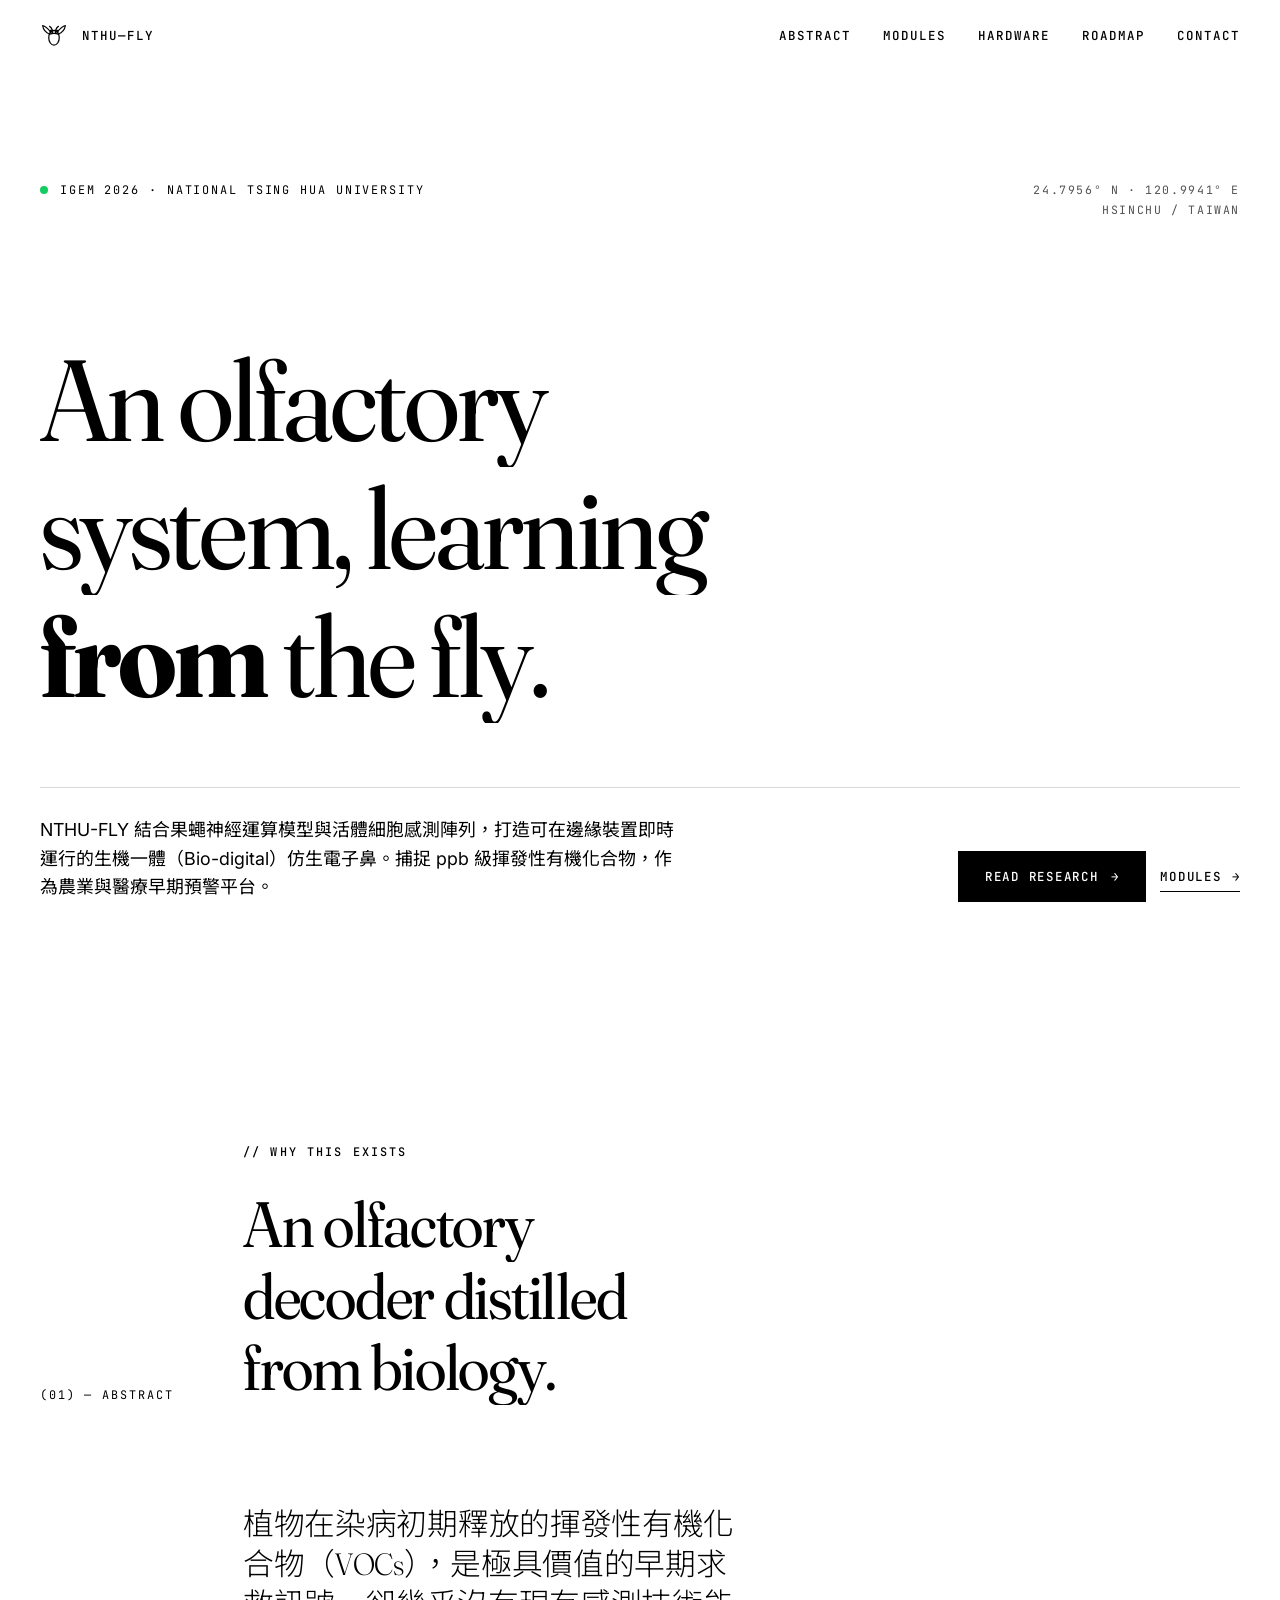
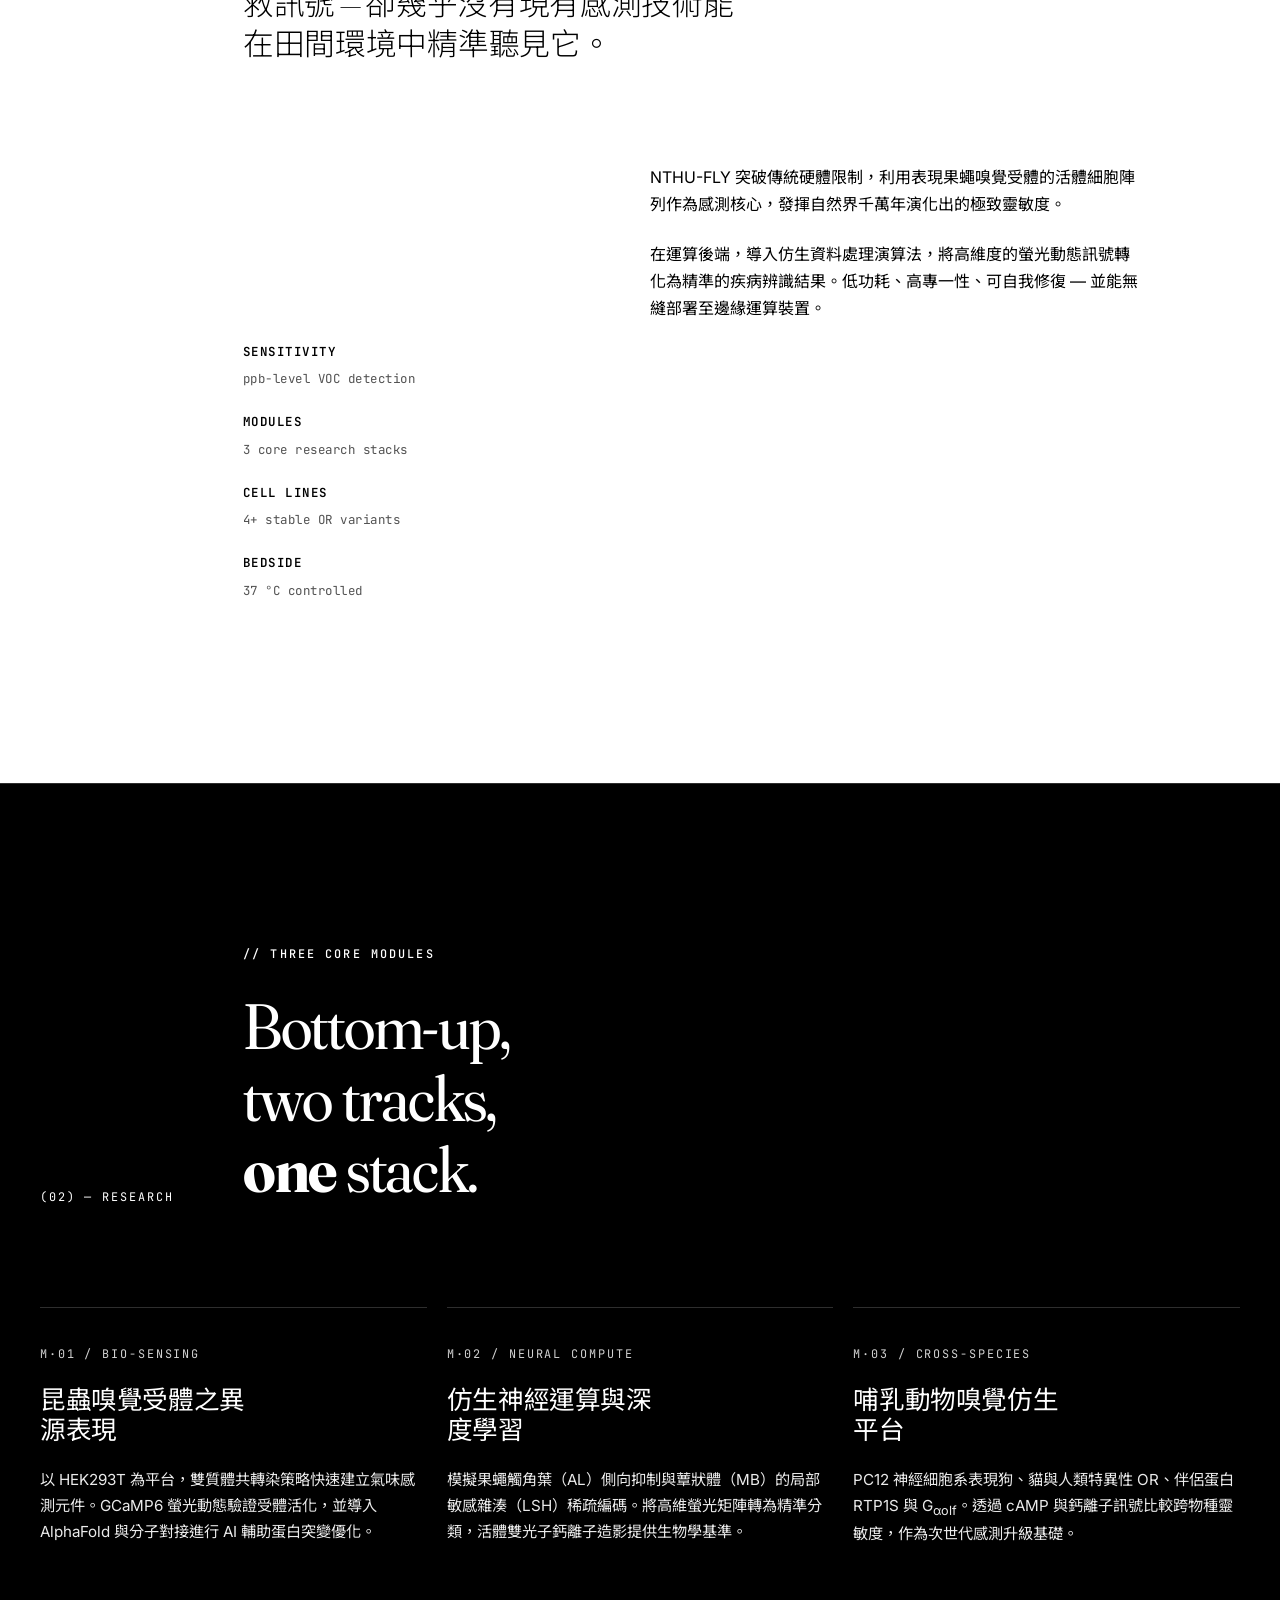
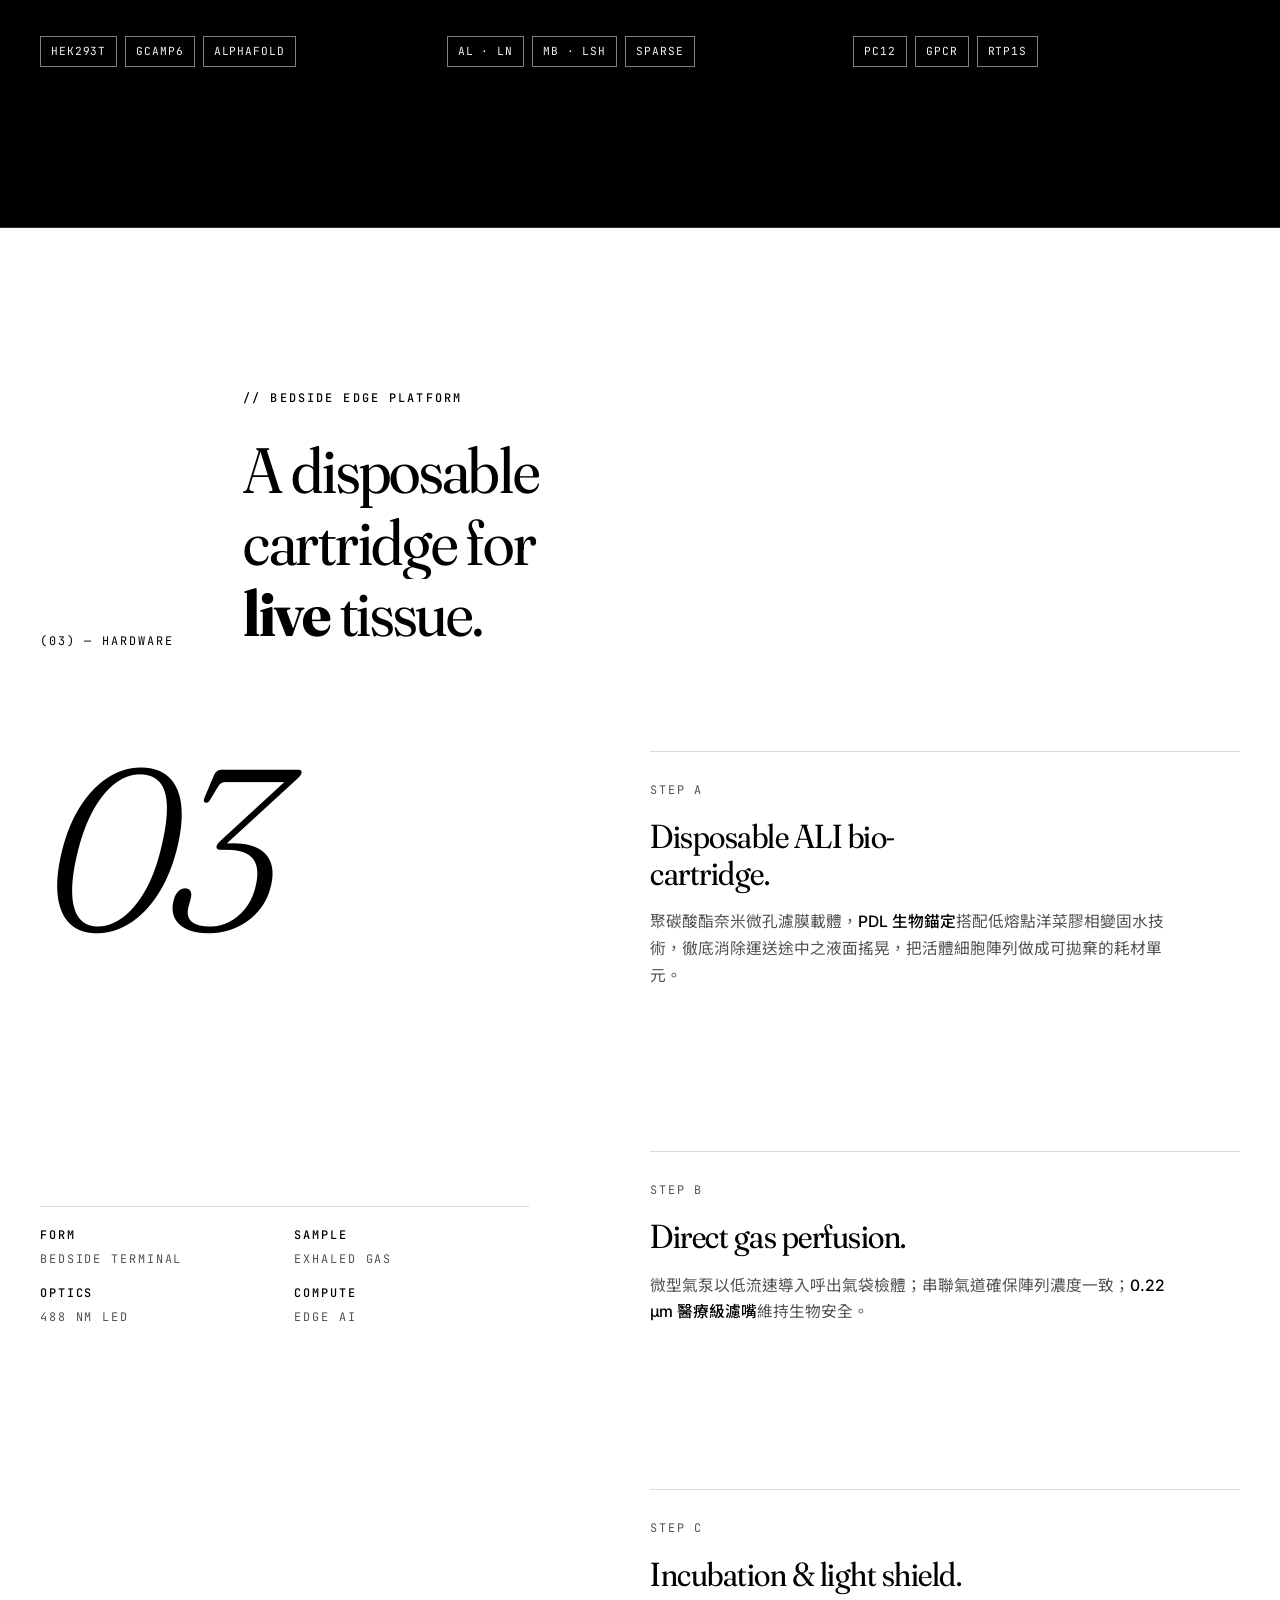
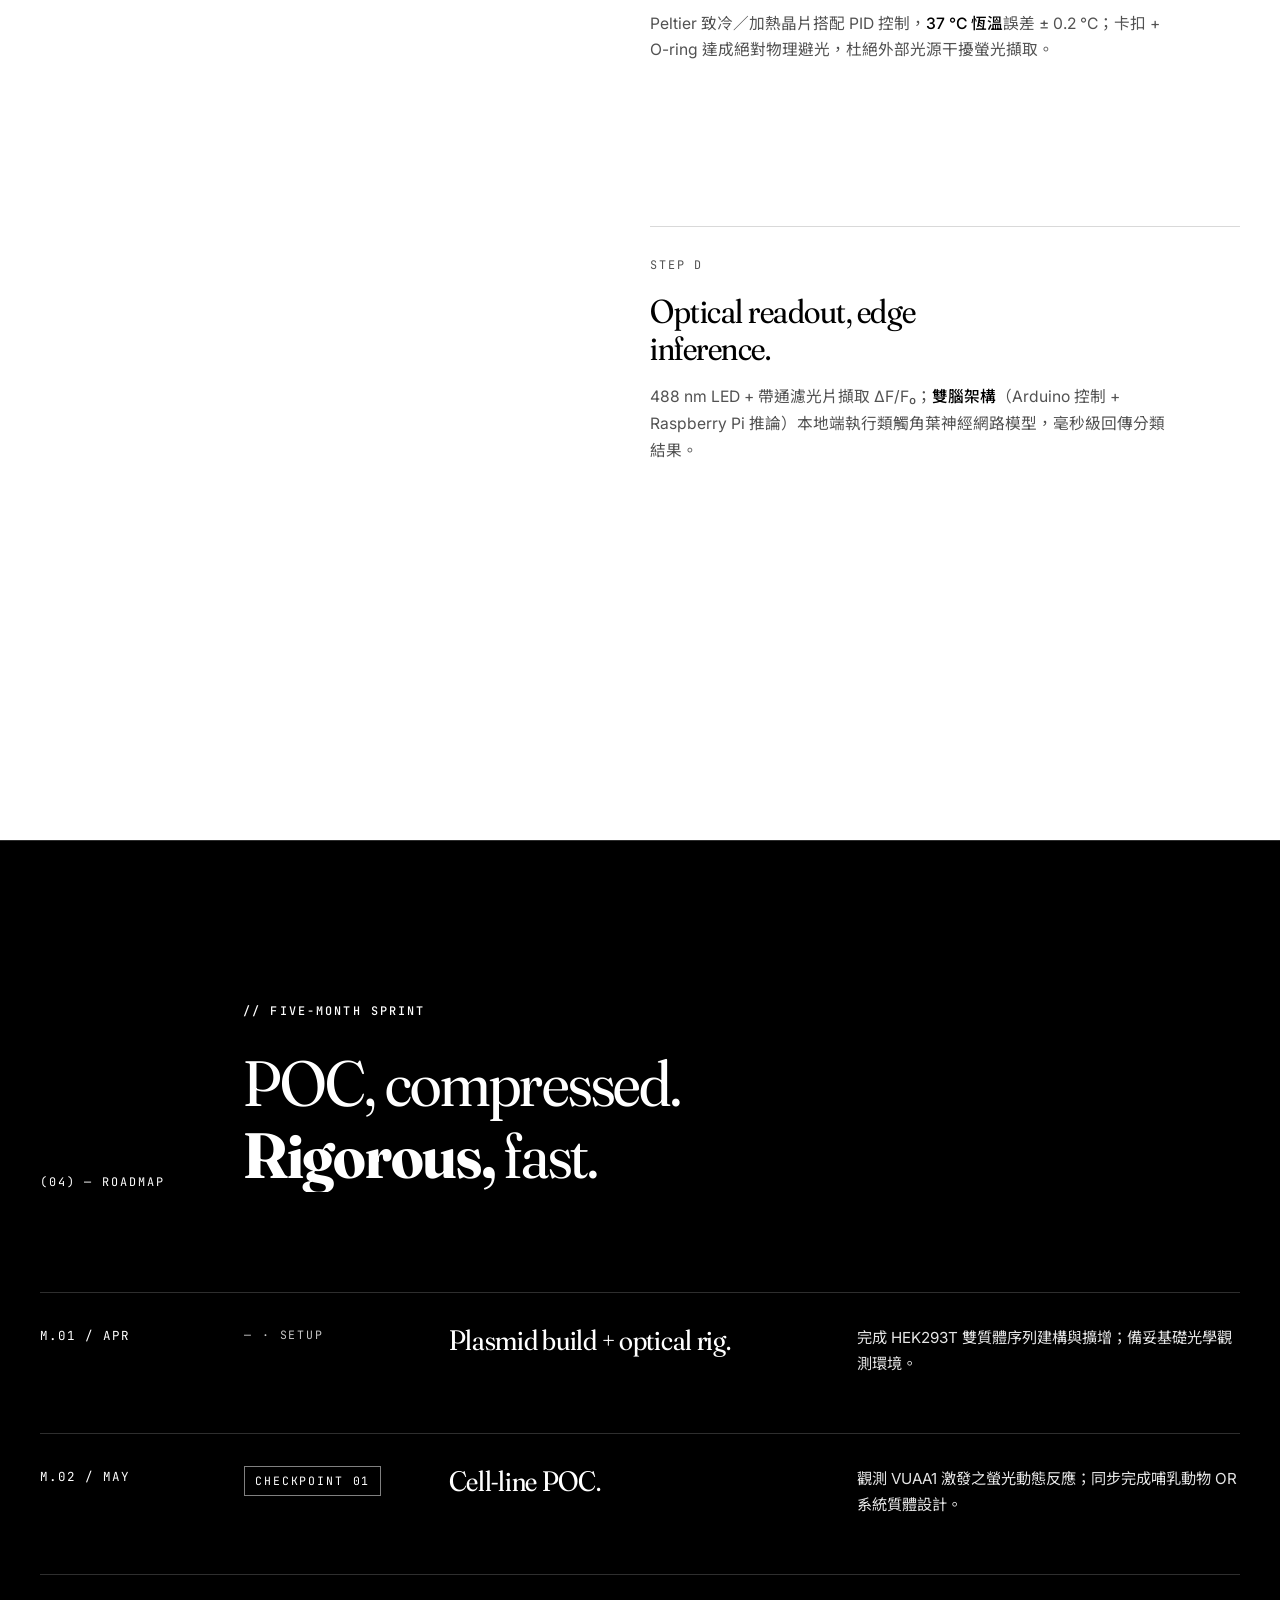
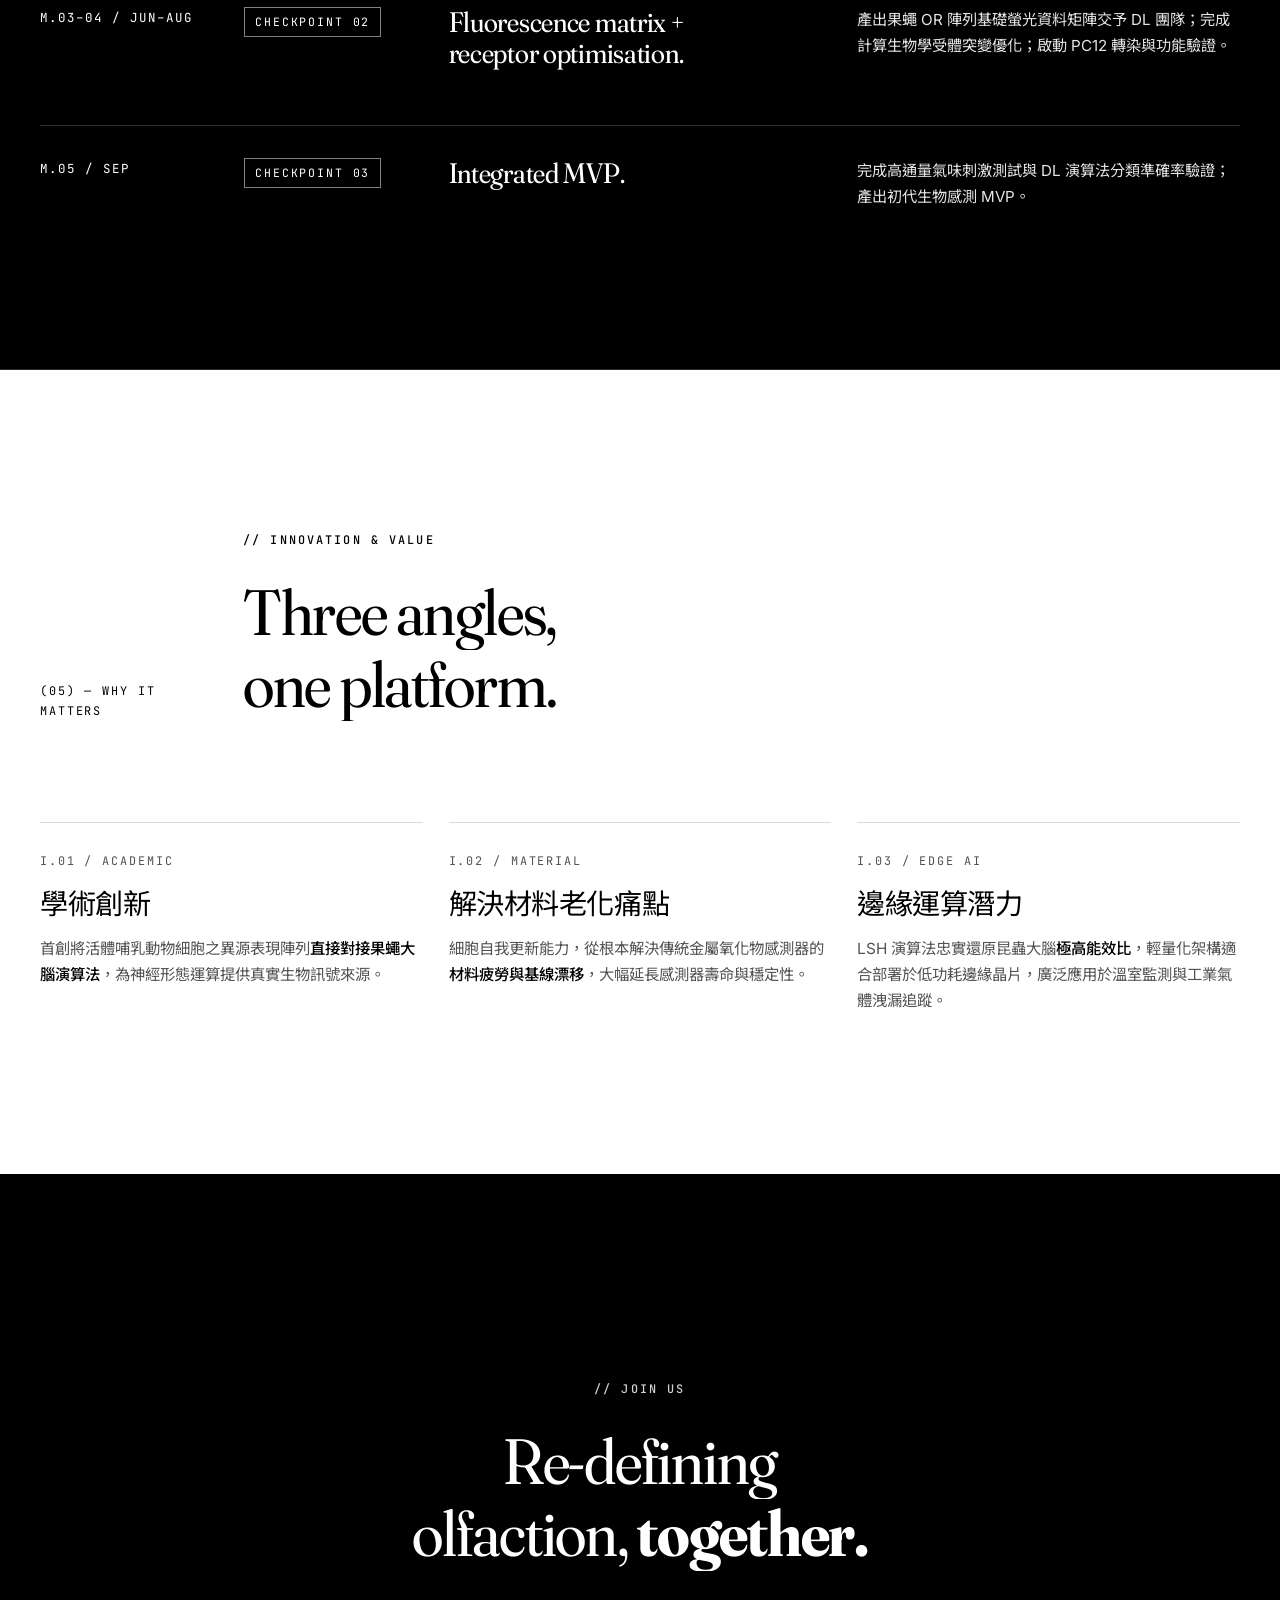
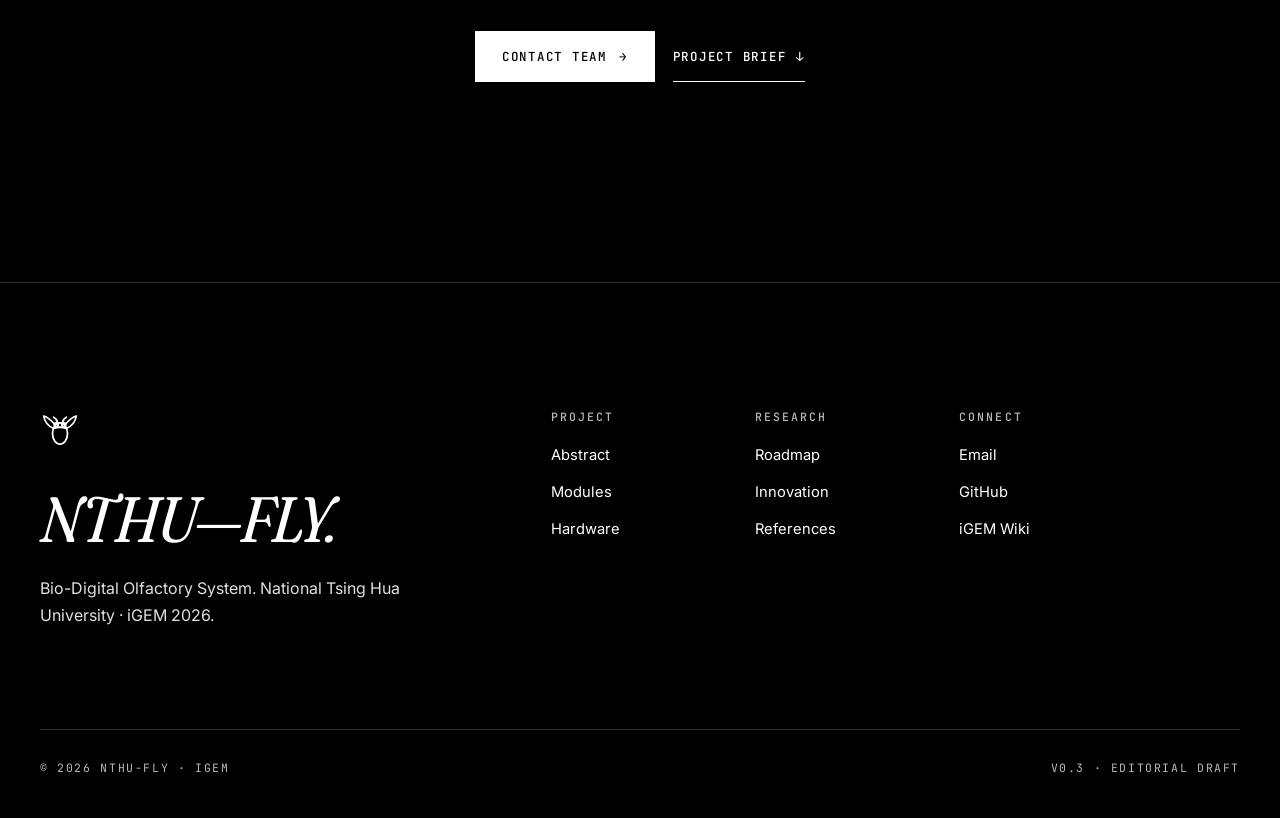
==== index.html @ ea792435 "1st commit: NTHU-FLY site" ====
<!DOCTYPE html>
<html lang="zh-Hant">
<head>
<!-- ================================================================
     NTHU-FLY · iGEM 2026 · Bio-Digital Olfactory System
     ================================================================
     檔案說明 / File overview
     ----------------------------------------------------------------
     本檔案：純 HTML 結構，不含樣式與行為邏輯。
     This file: pure HTML structure. No CSS, no JS inline.

     • 樣式設定請見：assets/styles.css
     • 互動行為請見：assets/script.js
     • 設計規範請見：WEBSITE_GUIDELINES.md（v0.3 編輯方向）
     • 舊版（暖色生技風）已封存於：archive/v1-warm.html

     維護原則：
     1. 修改文字內容直接在這裡改，不要動到 assets/ 內檔案
     2. 修改顏色、字級、間距 → 改 assets/styles.css 開頭的 :root tokens
     3. 修改捲動行為、滑鼠軌跡、揭露動畫 → 改 assets/script.js
     4. 新增區塊請複製現有 <section> 並沿用既定 class 命名
================================================================ -->
<meta charset="UTF-8" />
<meta name="viewport" content="width=device-width, initial-scale=1.0" />
<title>NTHU-FLY · Bio-Digital Olfactory System / iGEM 2026</title>
<meta name="description" content="NTHU-FLY · 結合果蠅神經運算模型與活體細胞感測陣列之仿生嗅覺邊緣運算系統。" />

<!-- 字型載入 / Fonts (Google Fonts)
     Fraunces：H1 與大型 H2 編輯級襯線（含 opsz/SOFT/WONK 變動軸）
     Inter：內文與 UI 主力
     Noto Sans TC：中文 fallback
     JetBrains Mono：技術標籤、編號、按鈕
-->
<link rel="preconnect" href="https://fonts.googleapis.com">
<link rel="preconnect" href="https://fonts.gstatic.com" crossorigin>
<link href="https://fonts.googleapis.com/css2?family=Fraunces:opsz,wght,SOFT@9..144,300..600,0..100&family=Inter:wght@300;400;500;600;700;800;900&family=JetBrains+Mono:wght@400;500;600&family=Noto+Sans+TC:wght@300;400;500;600;700&display=swap" rel="stylesheet">

<!-- 樣式表 / Stylesheet -->
<link rel="stylesheet" href="assets/styles.css">
</head>

<body>

<!-- ================================================================
     SCROLL PROGRESS / 捲動進度條
     畫面最頂部的 1px 進度線，捲動時由左往右填滿。
     在淺色區段為黑色，進入深色區段自動轉白（由 script.js 控制）
================================================================ -->
<div class="progress" id="progress" aria-hidden="true"></div>

<!-- ================================================================
     MOUSE CURSOR / 滑鼠跟隨點
     單一黑點，使用 mix-blend-mode: difference 自動反相
     觸控裝置與 prefers-reduced-motion 自動隱藏
================================================================ -->
<div class="cursor" id="cursor" aria-hidden="true"></div>

<!-- ================================================================
     NAV / 頂部導覽列
     固定於頂部，使用 mix-blend-mode: difference 讓文字在黑白區段都可讀
     左側：品牌標誌（小型線稿果蠅 SVG + NTHU—FLY 字樣）
     右側：章節錨點 + 行動裝置選單按鈕
================================================================ -->
<nav class="nav" id="nav">
  <div class="nav-inner">
    <a href="#" class="brand">
      <span class="brand-mark" aria-hidden="true">
        <!-- 線稿果蠅標誌（暫用版本，正式 logo 完成後直接替換此 svg）-->
        <svg viewBox="0 0 32 32" xmlns="http://www.w3.org/2000/svg">
          <ellipse cx="16" cy="18" rx="6" ry="8.5"/>
          <path d="M11 14 q5 -2 10 0"/>
          <path d="M11 14 q-7 -3 -8 -10 q4 1 9 7"/>
          <path d="M21 14 q7 -3 8 -10 q-4 1 -9 7"/>
          <circle cx="13" cy="11" r="1.6"/>
          <circle cx="19" cy="11" r="1.6"/>
          <path d="M14 9 q-1 -3 -3 -4"/>
          <path d="M18 9 q1 -3 3 -4"/>
        </svg>
      </span>
      NTHU—FLY
    </a>
    <ul class="nav-links" id="nav-links">
      <li><a href="#abstract">Abstract</a></li>
      <li><a href="#modules">Modules</a></li>
      <li><a href="#hardware">Hardware</a></li>
      <li><a href="#roadmap">Roadmap</a></li>
      <li><a href="#contact">Contact</a></li>
    </ul>
    <button class="menu-toggle" id="menu-toggle" aria-label="Open menu">[ menu ]</button>
  </div>
</nav>

<!-- ================================================================
     HERO / 首屏
     ----------------------------------------------------------------
     最重要的 5 秒第一印象。包含三個區塊：
       1. hero-meta：右上的座標 + 左上的綠色脈衝狀態指示
       2. h1.reveal-lines：使用「整行裁切上推」動畫的編輯級標題
                          每一行包在 .line（overflow:hidden）內
                          子層 span 從 translateY(102%) → 0
       3. hero-foot：說明文字（lede）+ 兩顆 CTA 按鈕
     ----------------------------------------------------------------
     若要改文案，直接改 <span> 內文字即可，動畫會繼續正常運作。
================================================================ -->
<header class="hero s-light" id="top">
  <!-- 上方狀態列：左 = 即時指示燈、右 = 地理座標 -->
  <div class="hero-meta">
    <div class="hero-status">
      <span class="dot" aria-hidden="true"></span>
      iGEM 2026 · National Tsing Hua University
    </div>
    <div class="hero-coords">
      <span>24.7956° N · 120.9941° E</span>
      <span>Hsinchu / Taiwan</span>
    </div>
  </div>

  <!-- 主標題（每行用 .line 包，動畫從下方推上）-->
  <h1 class="reveal-lines" data-reveal>
    <span class="line"><span>An olfactory</span></span>
    <span class="line"><span>system, learning</span></span>
    <span class="line"><span><i class="it">from</i> the fly.</span></span>
  </h1>

  <!-- 下方：說明文字 + CTA -->
  <div class="hero-foot">
    <p class="lede reveal" data-reveal>
      NTHU-FLY 結合果蠅神經運算模型與活體細胞感測陣列，打造可在邊緣裝置即時運行的生機一體（Bio-digital）仿生電子鼻。捕捉 ppb 級揮發性有機化合物，作為農業與醫療早期預警平台。
    </p>
    <div class="hero-actions reveal" data-reveal>
      <a href="#abstract" class="btn btn-primary" data-cursor>
        Read research <span class="arrow" aria-hidden="true">→</span>
      </a>
      <a href="#modules" class="btn-text" data-cursor>
        Modules <span class="arrow" aria-hidden="true">→</span>
      </a>
    </div>
  </div>
</header>

<!-- ================================================================
     SECTION 01 — ABSTRACT / 計畫摘要
     ----------------------------------------------------------------
     非對稱 12 欄格線，分三塊：
       • ab-quote：大字導引句（cols 3–10）
       • ab-body：左側段落主體（cols 7–11）
       • ab-side：右側技術摘要清單（cols 3–5）
     ----------------------------------------------------------------
     新增段落請放進 .ab-body；新增技術數據請放進 .ab-side（dl/dt/dd）
================================================================ -->
<section id="abstract" class="section s-light">
  <div class="wrap">
    <div class="section-head">
      <div class="sh-num reveal" data-reveal>(01) — Abstract</div>
      <div class="sh-title reveal" data-reveal>
        <span class="eyebrow">// Why this exists</span>
        <h2 class="reveal-lines" data-reveal>
          <span class="line"><span>An olfactory</span></span>
          <span class="line"><span>decoder distilled</span></span>
          <span class="line"><span>from biology.</span></span>
        </h2>
      </div>
    </div>

    <div class="abstract-grid">
      <p class="ab-quote reveal" data-reveal>
        植物在染病初期釋放的揮發性有機化合物（VOCs），是極具價值的早期求救訊號 — 卻幾乎沒有現有感測技術能在田間環境中精準聽見它。
      </p>
      <div class="ab-body reveal" data-reveal>
        <p>
          NTHU-FLY 突破傳統硬體限制，利用表現果蠅嗅覺受體的活體細胞陣列作為感測核心，發揮自然界千萬年演化出的極致靈敏度。
        </p>
        <p>
          在運算後端，導入仿生資料處理演算法，將高維度的螢光動態訊號轉化為精準的疾病辨識結果。低功耗、高專一性、可自我修復 — 並能無縫部署至邊緣運算裝置。
        </p>
      </div>
      <dl class="ab-side reveal" data-reveal>
        <dt>Sensitivity</dt>
        <dd>ppb-level VOC detection</dd>
        <dt>Modules</dt>
        <dd>3 core research stacks</dd>
        <dt>Cell lines</dt>
        <dd>4+ stable OR variants</dd>
        <dt>Bedside</dt>
        <dd>37 °C controlled</dd>
      </dl>
    </div>
  </div>
</section>

<!-- ================================================================
     SECTION 02 — MODULES / 三大研究模組（深色反相區）
     ----------------------------------------------------------------
     深色區段（s-dark + data-theme="dark"）。捲到此處時：
       • 頁面背景由白翻黑（CSS）
       • script.js 將 body 加上 .is-dark，進度條同步轉白
     ----------------------------------------------------------------
     卡片結構（.module）：
       • .m-num：模組編號（M·01 / Bio-Sensing）
       • h3：中文模組名稱
       • p：技術說明
       • .m-tags：技術關鍵字標籤
     新增模組請複製整個 <article class="module"> 區塊。
================================================================ -->
<section id="modules" class="section s-dark modules" data-theme="dark">
  <div class="wrap">
    <div class="section-head">
      <div class="sh-num reveal" data-reveal>(02) — Research</div>
      <div class="sh-title reveal" data-reveal>
        <span class="eyebrow">// Three core modules</span>
        <h2 class="reveal-lines" data-reveal>
          <span class="line"><span>Bottom-up,</span></span>
          <span class="line"><span>two tracks,</span></span>
          <span class="line"><span><i class="it">one</i> stack.</span></span>
        </h2>
      </div>
    </div>

    <div class="modules-grid reveal-stagger" data-reveal>
      <!-- 模組 1：生物感測 -->
      <article class="module">
        <div class="m-num">M·01 / Bio-Sensing</div>
        <h3>昆蟲嗅覺受體之異源表現</h3>
        <p>
          以 HEK293T 為平台，雙質體共轉染策略快速建立氣味感測元件。GCaMP6 螢光動態驗證受體活化，並導入 AlphaFold 與分子對接進行 AI 輔助蛋白突變優化。
        </p>
        <div class="m-tags">
          <span class="tag">HEK293T</span>
          <span class="tag">GCaMP6</span>
          <span class="tag">AlphaFold</span>
        </div>
      </article>

      <!-- 模組 2：神經運算 -->
      <article class="module">
        <div class="m-num">M·02 / Neural Compute</div>
        <h3>仿生神經運算與深度學習</h3>
        <p>
          模擬果蠅觸角葉（AL）側向抑制與蕈狀體（MB）的局部敏感雜湊（LSH）稀疏編碼。將高維螢光矩陣轉為精準分類，活體雙光子鈣離子造影提供生物學基準。
        </p>
        <div class="m-tags">
          <span class="tag">AL · LN</span>
          <span class="tag">MB · LSH</span>
          <span class="tag">Sparse</span>
        </div>
      </article>

      <!-- 模組 3：跨物種升級 -->
      <article class="module">
        <div class="m-num">M·03 / Cross-species</div>
        <h3>哺乳動物嗅覺仿生平台</h3>
        <p>
          PC12 神經細胞系表現狗、貓與人類特異性 OR、伴侶蛋白 RTP1S 與 G<sub>αolf</sub>。透過 cAMP 與鈣離子訊號比較跨物種靈敏度，作為次世代感測升級基礎。
        </p>
        <div class="m-tags">
          <span class="tag">PC12</span>
          <span class="tag">GPCR</span>
          <span class="tag">RTP1S</span>
        </div>
      </article>
    </div>
  </div>
</section>

<!-- ================================================================
     SECTION 03 — HARDWARE / 硬體架構（黏著式滾動敘事）
     ----------------------------------------------------------------
     本區為 sticky-pin storytelling：
       • 左欄（.stage-fig）：position: sticky, 垂直釘住不動
                            內含巨大義式編號「03」+ 規格小字
       • 右欄（.stage-cards）：四張卡片自然滾過
                              每張卡之間用 22vh 大間距分開
     ----------------------------------------------------------------
     捲動效果完全靠 CSS sticky 達成，不需要 JS。
     如要新增硬體步驟，直接複製 .hwcard，sticky 圖層自動延長。
================================================================ -->
<section id="hardware" class="section s-light hardware-stage">
  <div class="wrap">
    <div class="section-head">
      <div class="sh-num reveal" data-reveal>(03) — Hardware</div>
      <div class="sh-title reveal" data-reveal>
        <span class="eyebrow">// Bedside edge platform</span>
        <h2 class="reveal-lines" data-reveal>
          <span class="line"><span>A disposable</span></span>
          <span class="line"><span>cartridge for</span></span>
          <span class="line"><span><i class="it">live</i> tissue.</span></span>
        </h2>
      </div>
    </div>

    <div class="stage">
      <!-- 左：黏著釘住的編號圖塊 -->
      <div class="stage-fig" aria-hidden="true">
        <span class="figmark">03</span>
        <div class="figmeta">
          <div><b>Form</b>Bedside terminal</div>
          <div><b>Sample</b>Exhaled gas</div>
          <div><b>Optics</b>488 nm LED</div>
          <div><b>Compute</b>Edge AI</div>
        </div>
      </div>

      <!-- 右：步驟卡片，依次 A→B→C→D -->
      <div class="stage-cards">
        <article class="hwcard reveal" data-reveal>
          <div class="hw-step">Step A</div>
          <h3>Disposable ALI bio-cartridge.</h3>
          <p>
            聚碳酸酯奈米微孔濾膜載體，<strong>PDL 生物錨定</strong>搭配低熔點洋菜膠相變固水技術，徹底消除運送途中之液面搖晃，把活體細胞陣列做成可拋棄的耗材單元。
          </p>
        </article>
        <article class="hwcard reveal" data-reveal>
          <div class="hw-step">Step B</div>
          <h3>Direct gas perfusion.</h3>
          <p>
            微型氣泵以低流速導入呼出氣袋檢體；串聯氣道確保陣列濃度一致；<strong>0.22 µm 醫療級濾嘴</strong>維持生物安全。
          </p>
        </article>
        <article class="hwcard reveal" data-reveal>
          <div class="hw-step">Step C</div>
          <h3>Incubation &amp; light shield.</h3>
          <p>
            Peltier 致冷／加熱晶片搭配 PID 控制，<strong>37 °C 恆溫</strong>誤差 ± 0.2 °C；卡扣 + O-ring 達成絕對物理避光，杜絕外部光源干擾螢光擷取。
          </p>
        </article>
        <article class="hwcard reveal" data-reveal>
          <div class="hw-step">Step D</div>
          <h3>Optical readout, edge inference.</h3>
          <p>
            488 nm LED + 帶通濾光片擷取 ΔF/F₀；<strong>雙腦架構</strong>（Arduino 控制 + Raspberry Pi 推論）本地端執行類觸角葉神經網路模型，毫秒級回傳分類結果。
          </p>
        </article>
      </div>
    </div>
  </div>
</section>

<!-- ================================================================
     SECTION 04 — ROADMAP / 五個月時程（深色反相區）
     ----------------------------------------------------------------
     四列時程（.roadmap-row），每列 4 個欄位：
       • .rm-month：月份（M.01 / Apr）
       • .rm-tag：階段標籤或 Checkpoint pill
       • h3：英文主標
       • p：中文細節
     ----------------------------------------------------------------
     新增里程碑：複製 .roadmap-row。Checkpoint 用 <span class="pill">。
================================================================ -->
<section id="roadmap" class="section s-dark roadmap" data-theme="dark">
  <div class="wrap">
    <div class="section-head">
      <div class="sh-num reveal" data-reveal>(04) — Roadmap</div>
      <div class="sh-title reveal" data-reveal>
        <span class="eyebrow">// Five-month sprint</span>
        <h2 class="reveal-lines" data-reveal>
          <span class="line"><span>POC, compressed.</span></span>
          <span class="line"><span><i class="it">Rigorous,</i> fast.</span></span>
        </h2>
      </div>
    </div>

    <div class="roadmap-list">
      <article class="roadmap-row reveal" data-reveal>
        <div class="rm-month">M.01 / Apr</div>
        <div class="rm-tag">— · Setup</div>
        <h3>Plasmid build + optical rig.</h3>
        <p>完成 HEK293T 雙質體序列建構與擴增；備妥基礎光學觀測環境。</p>
      </article>
      <article class="roadmap-row reveal" data-reveal>
        <div class="rm-month">M.02 / May</div>
        <div class="rm-tag"><span class="pill">Checkpoint 01</span></div>
        <h3>Cell-line POC.</h3>
        <p>觀測 VUAA1 激發之螢光動態反應；同步完成哺乳動物 OR 系統質體設計。</p>
      </article>
      <article class="roadmap-row reveal" data-reveal>
        <div class="rm-month">M.03–04 / Jun–Aug</div>
        <div class="rm-tag"><span class="pill">Checkpoint 02</span></div>
        <h3>Fluorescence matrix + receptor optimisation.</h3>
        <p>產出果蠅 OR 陣列基礎螢光資料矩陣交予 DL 團隊；完成計算生物學受體突變優化；啟動 PC12 轉染與功能驗證。</p>
      </article>
      <article class="roadmap-row reveal" data-reveal>
        <div class="rm-month">M.05 / Sep</div>
        <div class="rm-tag"><span class="pill">Checkpoint 03</span></div>
        <h3>Integrated MVP.</h3>
        <p>完成高通量氣味刺激測試與 DL 演算法分類準確率驗證；產出初代生物感測 MVP。</p>
      </article>
    </div>
  </div>
</section>

<!-- ================================================================
     SECTION 05 — INNOVATION / 計畫價值
     ----------------------------------------------------------------
     三欄並列卡片，說明本計畫的學術／材料／邊緣運算三面向價值。
     使用 .reveal-stagger 讓三張卡片依序揭露。
================================================================ -->
<section id="innovation" class="section s-light">
  <div class="wrap">
    <div class="section-head">
      <div class="sh-num reveal" data-reveal>(05) — Why it matters</div>
      <div class="sh-title reveal" data-reveal>
        <span class="eyebrow">// Innovation &amp; value</span>
        <h2 class="reveal-lines" data-reveal>
          <span class="line"><span>Three angles,</span></span>
          <span class="line"><span>one platform.</span></span>
        </h2>
      </div>
    </div>

    <div class="innov-grid reveal-stagger" data-reveal>
      <article class="innov">
        <div class="innov-num">i.01 / Academic</div>
        <h3>學術創新</h3>
        <p>首創將活體哺乳動物細胞之異源表現陣列<strong>直接對接果蠅大腦演算法</strong>，為神經形態運算提供真實生物訊號來源。</p>
      </article>
      <article class="innov">
        <div class="innov-num">i.02 / Material</div>
        <h3>解決材料老化痛點</h3>
        <p>細胞自我更新能力，從根本解決傳統金屬氧化物感測器的<strong>材料疲勞與基線漂移</strong>，大幅延長感測器壽命與穩定性。</p>
      </article>
      <article class="innov">
        <div class="innov-num">i.03 / Edge AI</div>
        <h3>邊緣運算潛力</h3>
        <p>LSH 演算法忠實還原昆蟲大腦<strong>極高能效比</strong>，輕量化架構適合部署於低功耗邊緣晶片，廣泛應用於溫室監測與工業氣體洩漏追蹤。</p>
      </article>
    </div>
  </div>
</section>

<!-- ================================================================
     CTA / 行動呼籲（深色反相區）
     ----------------------------------------------------------------
     最終轉換點。修改聯絡信箱請改 mailto: 連結。
================================================================ -->
<section id="contact" class="section s-dark cta" data-theme="dark">
  <div class="wrap">
    <span class="eyebrow reveal" data-reveal>// Join us</span>
    <h2 class="reveal-lines" data-reveal>
      <span class="line"><span>Re-defining</span></span>
      <span class="line"><span>olfaction, <i class="it">together.</i></span></span>
    </h2>
    <div class="cta-actions reveal" data-reveal>
      <a href="mailto:team@nthu-fly.example" class="btn btn-primary" data-cursor>
        Contact team <span class="arrow" aria-hidden="true">→</span>
      </a>
      <a href="#" class="btn-text" data-cursor>
        Project brief <span class="arrow" aria-hidden="true">↓</span>
      </a>
    </div>
  </div>
</section>

<!-- ================================================================
     FOOTER / 頁尾（深色反相區）
     ----------------------------------------------------------------
     四欄佈局：
       • f-brand：品牌敘述（cols 1–5）
       • f-col × 3：Project / Research / Connect 連結清單
     新增連結請加進對應 <ul> 內的 <li>。
================================================================ -->
<footer data-theme="dark">
  <div class="wrap">
    <div class="footer-grid">
      <div class="f-brand">
        <span class="brand-mark" aria-hidden="true">
          <svg viewBox="0 0 32 32" xmlns="http://www.w3.org/2000/svg">
            <ellipse cx="16" cy="18" rx="6" ry="8.5"/>
            <path d="M11 14 q5 -2 10 0"/>
            <path d="M11 14 q-7 -3 -8 -10 q4 1 9 7"/>
            <path d="M21 14 q7 -3 8 -10 q-4 1 -9 7"/>
            <circle cx="13" cy="11" r="1.6"/>
            <circle cx="19" cy="11" r="1.6"/>
            <path d="M14 9 q-1 -3 -3 -4"/>
            <path d="M18 9 q1 -3 3 -4"/>
          </svg>
        </span>
        <h2>NTHU—<i>FLY.</i></h2>
        <p>Bio-Digital Olfactory System. National Tsing Hua University · iGEM 2026.</p>
      </div>

      <div class="f-col">
        <h4>Project</h4>
        <ul>
          <li><a href="#abstract">Abstract</a></li>
          <li><a href="#modules">Modules</a></li>
          <li><a href="#hardware">Hardware</a></li>
        </ul>
      </div>
      <div class="f-col">
        <h4>Research</h4>
        <ul>
          <li><a href="#roadmap">Roadmap</a></li>
          <li><a href="#innovation">Innovation</a></li>
          <li><a href="#">References</a></li>
        </ul>
      </div>
      <div class="f-col">
        <h4>Connect</h4>
        <ul>
          <li><a href="mailto:team@nthu-fly.example">Email</a></li>
          <li><a href="#">GitHub</a></li>
          <li><a href="#">iGEM Wiki</a></li>
        </ul>
      </div>
    </div>

    <div class="footer-bottom">
      <span>© 2026 NTHU-FLY · iGEM</span>
      <span>v0.3 · editorial draft</span>
    </div>
  </div>
</footer>

<!-- 行為腳本：滑鼠軌跡、捲動進度、揭露動畫、深色區段偵測、行動裝置選單 -->
<script src="assets/script.js"></script>
</body>
</html>
---- assets/styles.css ----
/* ================================================================
   NTHU-FLY · 樣式表 / Stylesheet
   ================================================================
   v0.3 — 編輯級黑白單色方向
   依循 WEBSITE_GUIDELINES.md 規範（純 #000 + #FFF + 一抹活體綠）

   ----------------------------------------------------------------
   目錄 / Table of contents
   ----------------------------------------------------------------
   01. Design tokens（變數定義：顏色、字型、緩動曲線）
   02. Reset & base（基礎重置與排版）
   03. Typography（字型階層 H1/H2/H3、eyebrow、body）
   04. Layout primitives（.wrap / .grid12 / 區段主題）
   05. Scroll progress（頂部進度條）
   06. Mouse cursor（滑鼠跟隨點）
   07. Nav（頂部導覽列）
   08. Buttons（CTA 按鈕：方形、純文字反白、文字連結）
   09. Reveal animations（揭露動畫：整行裁切上推、淡入位移）
   10. Hero（首屏）
   11. Sections（共用章節結構：標題、頭部）
   12. Abstract（摘要區）
   13. Modules（深色研究模組區）
   14. Hardware（黏著式滾動硬體區）
   15. Roadmap（深色時程區）
   16. Innovation（價值區）
   17. CTA（行動呼籲區）
   18. Footer（頁尾）
   19. Responsive（螢幕適配：≤1024px、≤720px）
   20. Reduced motion（無動畫偏好支援）
   ================================================================ */


/* ================================================================
   01. DESIGN TOKENS / 設計代號
   ----------------------------------------------------------------
   要修改全站顏色、字型、間距，從這裡下手。
   90% 的視覺調整都不需要動到下方任何元件樣式。
================================================================ */
:root {
  /* 顏色 */
  --white:        #FFFFFF;   /* 純白：淺色區段背景 / 深色區段文字 */
  --black:        #000000;   /* 純黑：深色區段背景 / 淺色區段文字 */
  --ink-90:       #0A0A0A;   /* 接近黑：保留給少數需要避免螢光暈邊的場景 */
  --ink-50:       #525252;   /* 深灰：淺色區段次級文字（AAA 對比） */
  --ink-30:       #8A8A8A;   /* 中灰：極次級資訊（不適用 4.5:1 場景） */
  --ink-20:       #D9D9D9;   /* 淡灰：淺色區段細線、邊框 */
  --ink-08:       #F2F2F2;   /* 極淡灰：淺色區段微差替代背景（罕用） */
  --accent-live:  #14CC61;   /* 活體綠：全站僅一處使用（首屏狀態指示燈） */

  /* 版面 */
  --max:          1280px;          /* 內容最大寬度 */
  --gutter:       clamp(20px, 4vw, 40px);  /* 左右留白 */
  --ease:         cubic-bezier(0.22, 1, 0.36, 1);  /* 標準減速曲線 */

  /* 字型 */
  --font-display: 'Fraunces', 'Noto Sans TC', Georgia, serif;       /* H1/showcase H2 */
  --font-sans:    'Inter', 'Noto Sans TC', system-ui, -apple-system, sans-serif;  /* 內文/UI */
  --font-mono:    'JetBrains Mono', ui-monospace, SFMono-Regular, Menlo, monospace;  /* 標籤/編號 */
}


/* ================================================================
   02. RESET & BASE / 基礎重置
================================================================ */
* { margin: 0; padding: 0; box-sizing: border-box; }
html { scroll-behavior: smooth; -webkit-text-size-adjust: 100%; }
body {
  font-family: var(--font-sans);
  font-weight: 400;
  background: var(--white);
  color: var(--black);
  line-height: 1.7;
  -webkit-font-smoothing: antialiased;
  -moz-osx-font-smoothing: grayscale;
  overflow-x: hidden;
}


/* ================================================================
   03. TYPOGRAPHY / 字型階層
   ----------------------------------------------------------------
   • H1：Fraunces 大型編輯級襯線（hero 用）
   • H2：Fraunces（章節主標）。.h2-sans 可改用 Inter 800
   • H3：Inter 700（卡片標題）
   • .eyebrow：等寬字 + 全大寫 + 寬字距（章節小標）
   • .it：強調字（粗體，非斜體）— 用於 H1/H2 內單字強調
================================================================ */
h1, h2, h3, h4 { color: inherit; line-height: 1.05; }

h1 {
  font-family: var(--font-display);
  font-weight: 400;
  /* opsz 144 = 顯示尺寸（高對比、大細節）
     SOFT 30 = 字形輪廓圓潤度
     WONK 0  = 關閉「奇趣字形」（讓 f / g / y 維持常規樣貌） */
  font-variation-settings: "opsz" 144, "SOFT" 30, "WONK" 0;
  font-size: clamp(3rem, 9vw, 8rem);
  letter-spacing: -0.025em;
}
h2 {
  font-family: var(--font-display);
  font-weight: 400;
  font-variation-settings: "opsz" 100, "SOFT" 40, "WONK" 0;
  font-size: clamp(2rem, 5vw, 4.5rem);
  letter-spacing: -0.02em;
  line-height: 1.06;
}
/* 若想讓某個 H2 改用無襯線 */
h2.h2-sans {
  font-family: var(--font-sans);
  font-weight: 800;
  letter-spacing: -0.03em;
}
h3 {
  font-family: var(--font-sans);
  font-weight: 700;
  font-size: clamp(1.1rem, 1.4vw, 1.4rem);
  letter-spacing: -0.015em;
  line-height: 1.25;
}
.eyebrow {
  font-family: var(--font-mono);
  font-size: 0.74rem;
  font-weight: 500;
  text-transform: uppercase;
  letter-spacing: 0.18em;
  color: inherit;
  display: inline-flex;
  align-items: center;
  gap: 10px;
}
p { font-size: 1rem; line-height: 1.7; max-width: 65ch; }
.lede { font-size: clamp(1.05rem, 1.4vw, 1.25rem); line-height: 1.6; max-width: 56ch; }
em, i { font-style: italic; }
a { color: inherit; text-decoration: none; }

/* 顯示標題內的強調字：粗體，不傾斜
   範例：<h1>學會 <i class="it">飛</i> 的氣味系統</h1> */
.it {
  font-style: normal;
  font-weight: 700;
  font-variation-settings: "opsz" 144, "SOFT" 30, "wght" 700, "WONK" 0;
}


/* ================================================================
   04. LAYOUT PRIMITIVES / 版面工具
   ----------------------------------------------------------------
   • .wrap：內容容器（最大 1280px，左右自適應內距）
   • .grid12：12 欄非對稱格線（手動指定 grid-column）
   • .s-light / .s-dark：黑白主題切換
   • .hairline：細分隔線（黑白主題顏色不同）
================================================================ */
.wrap {
  max-width: var(--max);
  margin: 0 auto;
  padding: 0 var(--gutter);
}
.grid12 {
  display: grid;
  grid-template-columns: repeat(12, 1fr);
  gap: clamp(16px, 1.5vw, 24px);
}
section, header, footer { position: relative; }

.s-light { background: var(--white); color: var(--black); }
.s-dark  { background: var(--black); color: var(--white); }
.s-light .hairline { background: var(--ink-20); }
.s-dark  .hairline { background: rgba(255,255,255,0.18); }
.hairline { display: block; height: 1px; width: 100%; }


/* ================================================================
   05. SCROLL PROGRESS / 頂部進度條
   ----------------------------------------------------------------
   1px 高，捲動時由左往右填滿。深色區段時 body 帶 .is-dark，
   進度條自動轉白（透過 currentColor 機制）。
================================================================ */
.progress {
  position: fixed; top: 0; left: 0;
  height: 1px;
  width: 0%;
  background: currentColor;
  color: var(--black);
  z-index: 200;
  transition: color 0.35s var(--ease);
  pointer-events: none;
}
body.is-dark .progress { color: var(--white); }


/* ================================================================
   06. MOUSE CURSOR / 滑鼠跟隨點
   ----------------------------------------------------------------
   單一 14px 黑點，套 mix-blend-mode: difference 自動反相
   （在白底為黑、在黑底為白）。懸停可互動元素時放大為 44px。
   觸控裝置（hover: none）整個隱藏，避免 iPad/手機誤觸。
================================================================ */
.cursor {
  position: fixed;
  top: 0; left: 0;
  width: 14px; height: 14px;
  border-radius: 50%;
  background: var(--white);
  mix-blend-mode: difference;
  pointer-events: none;
  z-index: 300;
  transform: translate(-50%, -50%);
  transition: width 0.25s var(--ease), height 0.25s var(--ease), opacity 0.25s var(--ease);
  opacity: 0;
}
.cursor.is-active { opacity: 1; }
.cursor.is-hover  { width: 44px; height: 44px; }

@media (hover: none) {
  .cursor { display: none; }
}


/* ================================================================
   07. NAV / 頂部導覽列
   ----------------------------------------------------------------
   固定釘住，使用 mix-blend-mode: difference 讓文字自動反白。
   ≤720px 時切換為漢堡選單（行動裝置用 .open class 控制展開）。
================================================================ */
.nav {
  position: fixed; top: 0; left: 0; right: 0;
  z-index: 100;
  padding: 22px 0;
  font-family: var(--font-mono);
  font-size: 0.78rem;
  font-weight: 500;
  letter-spacing: 0.16em;
  text-transform: uppercase;
  mix-blend-mode: difference;
  color: var(--white);
}
.nav-inner {
  max-width: var(--max);
  margin: 0 auto;
  padding: 0 var(--gutter);
  display: flex;
  justify-content: space-between;
  align-items: center;
}
.nav .brand {
  display: flex; align-items: center; gap: 14px;
  color: inherit;
}
.nav .brand-mark {
  display: inline-grid; place-items: center;
  width: 28px; height: 28px;
  color: inherit;
}
.nav .brand-mark svg {
  width: 100%; height: 100%;
  stroke: currentColor;
  fill: none;
  stroke-width: 1.4;
  stroke-linecap: round;
  stroke-linejoin: round;
}
.nav-links {
  display: flex; gap: 32px;
  list-style: none;
}
.nav-links a {
  color: inherit;
  position: relative;
  padding: 4px 0;
}
/* 連結底線從左滑出的動效 */
.nav-links a::after {
  content: "";
  position: absolute;
  left: 0; right: 0; bottom: -2px;
  height: 1px;
  background: currentColor;
  transform: scaleX(0);
  transform-origin: left;
  transition: transform 0.35s var(--ease);
}
.nav-links a:hover::after { transform: scaleX(1); }
.menu-toggle {
  display: none;
  background: none; border: none;
  color: inherit;
  font: inherit;
  cursor: pointer;
}


/* ================================================================
   08. BUTTONS / 按鈕
   ----------------------------------------------------------------
   • .btn / .btn-primary：方形實心按鈕，hover 反白（黑↔白）
   • .btn-text：底線文字連結，hover 時箭頭與文字間距加寬
================================================================ */
.btn {
  display: inline-flex;
  align-items: center;
  gap: 12px;
  padding: 14px 26px;
  font-family: var(--font-mono);
  font-size: 0.78rem;
  font-weight: 500;
  letter-spacing: 0.14em;
  text-transform: uppercase;
  border-radius: 0;
  border: 1px solid currentColor;
  background: transparent;
  color: inherit;
  cursor: pointer;
  transition: background 0.25s var(--ease), color 0.25s var(--ease), transform 0.25s var(--ease);
}
.btn .arrow { transition: transform 0.3s var(--ease); }
.btn:hover .arrow { transform: translateX(4px); }

/* 主要 CTA：黑白主題對應反向 */
.s-light .btn-primary { background: var(--black); color: var(--white); border-color: var(--black); }
.s-light .btn-primary:hover { background: var(--white); color: var(--black); }
.s-dark  .btn-primary { background: var(--white); color: var(--black); border-color: var(--white); }
.s-dark  .btn-primary:hover { background: var(--black); color: var(--white); }

/* 次要：底線文字連結 */
.btn-text {
  display: inline-flex; align-items: center; gap: 10px;
  padding: 4px 0;
  font-family: var(--font-mono);
  font-size: 0.78rem;
  font-weight: 500;
  letter-spacing: 0.14em;
  text-transform: uppercase;
  border-bottom: 1px solid currentColor;
  color: inherit;
  transition: gap 0.3s var(--ease);
}
.btn-text:hover { gap: 16px; }


/* ================================================================
   09. REVEAL ANIMATIONS / 揭露動畫
   ----------------------------------------------------------------
   全站動畫的核心。實際觸發由 script.js 的 IntersectionObserver
   負責，加上 .is-visible class 後動畫自動播放（且只播一次）。

   • .reveal-lines / .line / .line > span
       「整行裁切 + 上推」的編輯級揭露（H1/H2 用）
       每行包在 overflow:hidden 容器內，內層 span 從下方推上
   • .reveal
       單元素淡入 + 微微上移 18px
   • .reveal-stagger > *
       格線項目依序揭露（最多 8 個 stagger 延遲）
================================================================ */
.reveal-lines .line {
  display: block;
  overflow: hidden;
  padding-bottom: 0.06em;  /* 保留下端伸長部空間，避免被裁掉 */
}
.reveal-lines .line > span {
  display: block;
  transform: translateY(102%);
  transition: transform 750ms var(--ease);
  will-change: transform;
}
.reveal-lines.is-visible .line > span { transform: translateY(0); }
.reveal-lines.is-visible .line:nth-child(1) > span { transition-delay: 80ms; }
.reveal-lines.is-visible .line:nth-child(2) > span { transition-delay: 180ms; }
.reveal-lines.is-visible .line:nth-child(3) > span { transition-delay: 280ms; }
.reveal-lines.is-visible .line:nth-child(4) > span { transition-delay: 380ms; }
.reveal-lines.is-visible .line:nth-child(5) > span { transition-delay: 480ms; }

.reveal {
  opacity: 0;
  transform: translateY(18px);
  transition: opacity 600ms var(--ease), transform 600ms var(--ease);
  will-change: opacity, transform;
}
.reveal.is-visible { opacity: 1; transform: none; }

.reveal-stagger > * {
  opacity: 0;
  transform: translateY(14px);
  transition: opacity 500ms var(--ease), transform 500ms var(--ease);
}
.reveal-stagger.is-visible > * { opacity: 1; transform: none; }
.reveal-stagger.is-visible > *:nth-child(1) { transition-delay: 60ms; }
.reveal-stagger.is-visible > *:nth-child(2) { transition-delay: 140ms; }
.reveal-stagger.is-visible > *:nth-child(3) { transition-delay: 220ms; }
.reveal-stagger.is-visible > *:nth-child(4) { transition-delay: 300ms; }
.reveal-stagger.is-visible > *:nth-child(5) { transition-delay: 380ms; }
.reveal-stagger.is-visible > *:nth-child(6) { transition-delay: 460ms; }
.reveal-stagger.is-visible > *:nth-child(7) { transition-delay: 540ms; }
.reveal-stagger.is-visible > *:nth-child(8) { transition-delay: 620ms; }


/* ================================================================
   10. HERO / 首屏
================================================================ */
.hero {
  min-height: 100svh;        /* small viewport height — 行動裝置用 */
  display: flex;
  flex-direction: column;
  justify-content: flex-end;
  padding: 180px var(--gutter) 80px;
  position: relative;
}
.hero-meta {
  display: flex; justify-content: space-between; align-items: flex-start;
  gap: 24px;
  margin-bottom: clamp(64px, 10vw, 120px);
}
.hero-status {
  display: inline-flex; align-items: center; gap: 12px;
  font-family: var(--font-mono);
  font-size: 0.74rem;
  letter-spacing: 0.16em;
  text-transform: uppercase;
}
/* 唯一一處活體綠：脈衝指示燈 */
.hero-status .dot {
  width: 8px; height: 8px; border-radius: 50%;
  background: var(--accent-live);
  box-shadow: 0 0 0 0 rgba(20, 204, 97, 0.55);
  animation: livepulse 2.4s ease-out infinite;
}
@keyframes livepulse {
  0%   { box-shadow: 0 0 0 0   rgba(20, 204, 97, 0.55); }
  70%  { box-shadow: 0 0 0 12px rgba(20, 204, 97, 0); }
  100% { box-shadow: 0 0 0 0   rgba(20, 204, 97, 0); }
}
.hero-coords {
  font-family: var(--font-mono);
  font-size: 0.72rem;
  letter-spacing: 0.14em;
  text-transform: uppercase;
  color: var(--ink-50);
  text-align: right;
}
.hero-coords span { display: block; }

.hero h1 { max-width: 14ch; }
.hero h1 .it { font-style: normal; font-weight: 700; font-variation-settings: "opsz" 144, "SOFT" 30, "wght" 700, "WONK" 0; }

.hero-foot {
  margin-top: clamp(36px, 6vw, 64px);
  display: grid;
  grid-template-columns: 1fr auto;
  gap: 32px;
  align-items: end;
  border-top: 1px solid var(--ink-20);
  padding-top: 28px;
}
.hero-foot .lede { max-width: 58ch; }
.hero-actions {
  display: flex; gap: 14px; flex-wrap: wrap;
  align-items: center;
}


/* ================================================================
   11. SECTIONS / 共用章節結構
================================================================ */
.section {
  padding: clamp(100px, 14vw, 160px) 0;
  position: relative;
}
.section-head {
  display: grid;
  grid-template-columns: repeat(12, 1fr);
  gap: clamp(16px, 1.5vw, 24px);
  margin-bottom: clamp(64px, 8vw, 100px);
  align-items: end;
}
.section-head .sh-num {
  grid-column: 1 / span 2;
  font-family: var(--font-mono);
  font-size: 0.74rem;
  letter-spacing: 0.16em;
  text-transform: uppercase;
}
.section-head .sh-title {
  grid-column: 3 / span 8;
}
.section-head .sh-title .eyebrow { display: block; margin-bottom: 28px; }
.section-head h2 { max-width: 18ch; }


/* ================================================================
   12. ABSTRACT / 摘要區
================================================================ */
.abstract-grid {
  display: grid;
  grid-template-columns: repeat(12, 1fr);
  gap: clamp(16px, 1.5vw, 24px);
}
.abstract-grid .ab-quote {
  grid-column: 3 / span 8;
  font-family: var(--font-display);
  font-weight: 300;
  font-variation-settings: "opsz" 100, "SOFT" 30, "WONK" 0;
  font-size: clamp(1.4rem, 2.4vw, 2.4rem);
  line-height: 1.3;
  letter-spacing: -0.01em;
  margin-bottom: clamp(48px, 8vw, 80px);
  max-width: 28ch;
}
.abstract-grid .ab-body {
  grid-column: 7 / span 5;
}
.abstract-grid .ab-body p + p { margin-top: 1.4em; }
.abstract-grid .ab-side {
  grid-column: 3 / span 3;
  font-family: var(--font-mono);
  font-size: 0.78rem;
  line-height: 1.7;
  letter-spacing: 0.04em;
  color: var(--ink-50);
}
.abstract-grid .ab-side dt {
  font-weight: 600;
  letter-spacing: 0.12em;
  text-transform: uppercase;
  color: var(--black);
  margin-bottom: 6px;
}
.abstract-grid .ab-side dd { margin-bottom: 22px; }


/* ================================================================
   13. MODULES / 三大研究模組（深色區）
================================================================ */
.modules {
  border-top: 1px solid rgba(255,255,255,0.18);
  border-bottom: 1px solid rgba(255,255,255,0.18);
}
.modules .modules-grid {
  display: grid;
  grid-template-columns: repeat(12, 1fr);
  gap: clamp(20px, 1.5vw, 32px);
}
.modules .module {
  grid-column: span 4;
  padding: 36px 0 0;
  border-top: 1px solid rgba(255,255,255,0.18);
  display: flex; flex-direction: column;
  min-height: 360px;
}
.modules .module .m-num {
  font-family: var(--font-mono);
  font-size: 0.74rem;
  letter-spacing: 0.16em;
  text-transform: uppercase;
  margin-bottom: 22px;
  color: rgba(255,255,255,0.82);
}
.modules .module h3 {
  font-family: var(--font-display);
  font-weight: 400;
  font-variation-settings: "opsz" 100, "SOFT" 50, "WONK" 0;
  font-size: clamp(1.4rem, 2vw, 2rem);
  letter-spacing: -0.015em;
  line-height: 1.15;
  margin-bottom: 22px;
  max-width: 14ch;
}
.modules .module p {
  color: rgba(255,255,255,0.92);
  font-size: 0.95rem;
  margin-bottom: auto;
}
.modules .module .m-tags {
  display: flex; flex-wrap: wrap; gap: 8px;
  margin-top: 32px;
}
.modules .module .tag {
  font-family: var(--font-mono);
  font-size: 0.7rem;
  letter-spacing: 0.08em;
  padding: 5px 10px;
  border: 1px solid rgba(255,255,255,0.5);
  text-transform: uppercase;
  color: rgba(255,255,255,0.95);
}


/* ================================================================
   14. HARDWARE / 硬體區（黏著式滾動敘事）
   ----------------------------------------------------------------
   左欄 .stage-fig 用 position: sticky 釘住，
   右欄 .stage-cards 自然往下捲動。整體效果完全靠 CSS。
================================================================ */
.hardware-stage { position: relative; }
.hardware-stage .stage {
  display: grid;
  grid-template-columns: repeat(12, 1fr);
  gap: clamp(16px, 1.5vw, 24px);
}
.hardware-stage .stage-fig {
  grid-column: 1 / span 5;
  position: sticky;
  top: 18vh;             /* 釘住的距離（離視窗頂端） */
  align-self: start;
  height: 64vh;
  display: flex;
  flex-direction: column;
  justify-content: space-between;
}
.hardware-stage .stage-fig .figmark {
  font-family: var(--font-display);
  font-weight: 300;
  font-style: italic;
  font-variation-settings: "opsz" 144, "SOFT" 70, "WONK" 0;
  font-size: clamp(7rem, 18vw, 18rem);
  line-height: 0.85;
  letter-spacing: -0.04em;
}
.hardware-stage .stage-fig .figmeta {
  font-family: var(--font-mono);
  font-size: 0.74rem;
  letter-spacing: 0.16em;
  text-transform: uppercase;
  color: var(--ink-50);
  display: grid;
  grid-template-columns: 1fr 1fr;
  gap: 14px 20px;
  border-top: 1px solid var(--ink-20);
  padding-top: 18px;
}
.hardware-stage .stage-fig .figmeta b {
  color: var(--black); display: block; margin-bottom: 4px; font-weight: 500;
}

.hardware-stage .stage-cards {
  grid-column: 7 / span 6;
  display: flex; flex-direction: column;
  gap: clamp(16vh, 18vh, 22vh);   /* 卡片之間的垂直間距 */
  padding-bottom: 24vh;
}
.hardware-stage .stage-cards .hwcard {
  border-top: 1px solid var(--ink-20);
  padding-top: 28px;
}
.hardware-stage .stage-cards .hw-step {
  font-family: var(--font-mono);
  font-size: 0.74rem;
  letter-spacing: 0.16em;
  text-transform: uppercase;
  color: var(--ink-50);
  margin-bottom: 18px;
}
.hardware-stage .stage-cards .hwcard h3 {
  font-family: var(--font-display);
  font-weight: 400;
  font-variation-settings: "opsz" 100, "SOFT" 50, "WONK" 0;
  font-size: clamp(1.6rem, 2.6vw, 2.4rem);
  letter-spacing: -0.015em;
  line-height: 1.1;
  margin-bottom: 18px;
  max-width: 18ch;
}
.hardware-stage .stage-cards .hwcard p {
  color: var(--ink-50);
  max-width: 52ch;
  font-size: 0.98rem;
}
.hardware-stage .stage-cards .hwcard p strong { color: var(--black); font-weight: 500; }


/* ================================================================
   15. ROADMAP / 時程（深色區）
================================================================ */
.roadmap {
  border-top: 1px solid rgba(255,255,255,0.18);
  border-bottom: 1px solid rgba(255,255,255,0.18);
}
.roadmap-list {
  display: grid;
  grid-template-columns: repeat(12, 1fr);
  gap: clamp(20px, 2vw, 36px);
  row-gap: clamp(36px, 5vw, 56px);
}
.roadmap-row {
  grid-column: 1 / -1;
  display: grid;
  grid-template-columns: repeat(12, 1fr);
  gap: clamp(20px, 2vw, 36px);
  border-top: 1px solid rgba(255,255,255,0.18);
  padding-top: 32px;
  align-items: start;
}
.roadmap-row .rm-month {
  grid-column: 1 / span 2;
  font-family: var(--font-mono);
  font-size: 0.78rem;
  letter-spacing: 0.16em;
  text-transform: uppercase;
}
.roadmap-row .rm-tag {
  grid-column: 3 / span 2;
  font-family: var(--font-mono);
  font-size: 0.72rem;
  letter-spacing: 0.16em;
  text-transform: uppercase;
  color: rgba(255,255,255,0.78);
}
.roadmap-row .rm-tag .pill {
  display: inline-block;
  padding: 4px 10px;
  border: 1px solid rgba(255,255,255,0.5);
  color: var(--white);
}
.roadmap-row h3 {
  grid-column: 5 / span 4;
  font-family: var(--font-display);
  font-weight: 400;
  font-variation-settings: "opsz" 100, "SOFT" 50, "WONK" 0;
  font-size: clamp(1.4rem, 2.2vw, 2.2rem);
  line-height: 1.1;
  letter-spacing: -0.01em;
  max-width: 18ch;
}
.roadmap-row p {
  grid-column: 9 / span 4;
  color: rgba(255,255,255,0.9);
  font-size: 0.95rem;
  max-width: 40ch;
}


/* ================================================================
   16. INNOVATION / 價值區
================================================================ */
.innov-grid {
  display: grid;
  grid-template-columns: repeat(12, 1fr);
  gap: clamp(20px, 2vw, 32px);
  row-gap: clamp(60px, 8vw, 96px);
}
.innov {
  grid-column: span 4;
  padding-top: 28px;
  border-top: 1px solid var(--ink-20);
}
.innov .innov-num {
  font-family: var(--font-mono);
  font-size: 0.74rem;
  letter-spacing: 0.16em;
  text-transform: uppercase;
  color: var(--ink-50);
  margin-bottom: 18px;
}
.innov h3 {
  font-family: var(--font-display);
  font-weight: 400;
  font-variation-settings: "opsz" 100, "SOFT" 50, "WONK" 0;
  font-size: clamp(1.5rem, 2.2vw, 2.1rem);
  line-height: 1.1;
  letter-spacing: -0.015em;
  margin-bottom: 16px;
  max-width: 16ch;
}
.innov p {
  color: var(--ink-50);
  font-size: 0.96rem;
  max-width: 38ch;
}
.innov p strong { color: var(--black); font-weight: 500; }


/* ================================================================
   17. CTA / 行動呼籲（深色區）
================================================================ */
.cta {
  text-align: center;
  padding: clamp(120px, 16vw, 200px) var(--gutter);
}
.cta .eyebrow { color: rgba(255,255,255,0.82); margin-bottom: 28px; }
.cta h2 {
  margin: 0 auto 36px;
  max-width: 18ch;
}
.cta h2 .it { font-style: normal; font-weight: 700; font-variation-settings: "opsz" 144, "SOFT" 30, "wght" 700, "WONK" 0; }
.cta-actions {
  display: inline-flex; gap: 18px; flex-wrap: wrap;
  justify-content: center;
  margin-top: 24px;
}


/* ================================================================
   18. FOOTER / 頁尾（深色）
================================================================ */
footer {
  background: var(--black);
  color: var(--white);
  padding: clamp(80px, 10vw, 140px) 0 40px;
  border-top: 1px solid rgba(255,255,255,0.18);
}
.footer-grid {
  display: grid;
  grid-template-columns: repeat(12, 1fr);
  gap: clamp(20px, 2vw, 32px);
  margin-bottom: clamp(60px, 8vw, 100px);
  row-gap: 40px;
}
.footer-grid .f-brand { grid-column: 1 / span 5; }
.footer-grid .f-brand .brand-mark { display: inline-grid; place-items: center; width: 40px; height: 40px; }
.footer-grid .f-brand .brand-mark svg { width: 100%; height: 100%; stroke: currentColor; fill: none; stroke-width: 1.4; stroke-linecap: round; stroke-linejoin: round; }
.footer-grid .f-brand h2 {
  font-family: var(--font-display);
  font-weight: 400;
  font-style: italic;
  font-variation-settings: "opsz" 144, "SOFT" 70, "WONK" 0;
  font-size: clamp(2.2rem, 5vw, 4.5rem);
  letter-spacing: -0.025em;
  line-height: 1;
  margin: 28px 0 24px;
  max-width: 12ch;
}
.footer-grid .f-brand p { color: rgba(255,255,255,0.88); max-width: 36ch; }

.footer-grid .f-col h4 {
  font-family: var(--font-mono);
  font-size: 0.72rem;
  font-weight: 500;
  letter-spacing: 0.18em;
  text-transform: uppercase;
  color: rgba(255,255,255,0.72);
  margin-bottom: 18px;
}
.footer-grid .f-col { grid-column: span 2; }
.footer-grid .f-col ul { list-style: none; }
.footer-grid .f-col li { margin-bottom: 10px; }
.footer-grid .f-col a {
  color: var(--white);
  font-family: var(--font-sans);
  font-size: 0.92rem;
  border-bottom: 1px solid transparent;
  padding-bottom: 1px;
  transition: border-color 0.25s var(--ease);
}
.footer-grid .f-col a:hover { border-bottom-color: var(--white); }

.footer-bottom {
  border-top: 1px solid rgba(255,255,255,0.18);
  padding-top: 28px;
  display: flex; justify-content: space-between; flex-wrap: wrap; gap: 14px;
  font-family: var(--font-mono);
  font-size: 0.72rem;
  letter-spacing: 0.14em;
  text-transform: uppercase;
  color: rgba(255,255,255,0.72);
}


/* ================================================================
   19. RESPONSIVE / 螢幕適配
   ----------------------------------------------------------------
   ≤1024px：平板。section-head 與 stage 改為單欄。模組變兩欄。
   ≤720px：手機。所有多欄一律單欄；nav 切換為漢堡選單。
================================================================ */
@media (max-width: 1024px) {
  .section-head .sh-num   { grid-column: 1 / -1; margin-bottom: 14px; }
  .section-head .sh-title { grid-column: 1 / -1; }
  .abstract-grid .ab-quote { grid-column: 1 / -1; }
  .abstract-grid .ab-body  { grid-column: 1 / span 7; }
  .abstract-grid .ab-side  { grid-column: 9 / span 4; }
  .modules .module { grid-column: span 6; }
  .hardware-stage .stage-fig {
    grid-column: 1 / -1; position: relative; top: auto; height: auto;
    margin-bottom: 40px;
  }
  .hardware-stage .stage-cards {
    grid-column: 1 / -1; gap: 80px; padding-bottom: 0;
  }
  .roadmap-row h3 { grid-column: 5 / span 8; }
  .roadmap-row p  { grid-column: 5 / span 8; margin-top: 12px; }
  .innov { grid-column: span 6; }
  .footer-grid .f-brand { grid-column: 1 / -1; }
  .footer-grid .f-col   { grid-column: span 4; }
}
@media (max-width: 720px) {
  .nav-links {
    display: none;
    position: fixed;
    top: 60px; left: 0; right: 0;
    background: var(--black);
    color: var(--white);
    flex-direction: column;
    padding: 28px var(--gutter) 36px;
    gap: 20px;
    border-bottom: 1px solid rgba(255,255,255,0.18);
    mix-blend-mode: normal;
  }
  .nav-links.open { display: flex; }
  .menu-toggle { display: inline-block; padding: 4px 8px; }

  .modules .module,
  .innov,
  .footer-grid .f-col { grid-column: 1 / -1; }
  .abstract-grid .ab-body, .abstract-grid .ab-side { grid-column: 1 / -1; }
  .hero-meta { flex-direction: column; align-items: flex-start; }
  .hero-coords { text-align: left; }
  .hero-foot { grid-template-columns: 1fr; }
  .roadmap-row .rm-month,
  .roadmap-row .rm-tag,
  .roadmap-row h3,
  .roadmap-row p { grid-column: 1 / -1; }
  .roadmap-row .rm-tag { margin-top: -8px; }
  .roadmap-row h3 { margin-top: 8px; }
  .roadmap-row p { margin-top: 12px; }
  .hardware-stage .stage-fig .figmark { font-size: clamp(5rem, 22vw, 8rem); }
}


/* ================================================================
   20. REDUCED MOTION / 無障礙：尊重使用者降低動畫偏好
   ----------------------------------------------------------------
   作業系統開啟「降低動畫」時，自動關閉所有 transform/opacity
   過渡與滑鼠軌跡。確保不造成暈眩與認知負擔。
================================================================ */
@media (prefers-reduced-motion: reduce) {
  *, *::before, *::after {
    animation-duration: 0.01ms !important;
    animation-iteration-count: 1 !important;
    transition-duration: 0.01ms !important;
    scroll-behavior: auto !important;
  }
  .reveal-lines .line > span,
  .reveal,
  .reveal-stagger > * { opacity: 1 !important; transform: none !important; }
  .cursor { display: none !important; }
  .hero-status .dot { animation: none !important; }
}
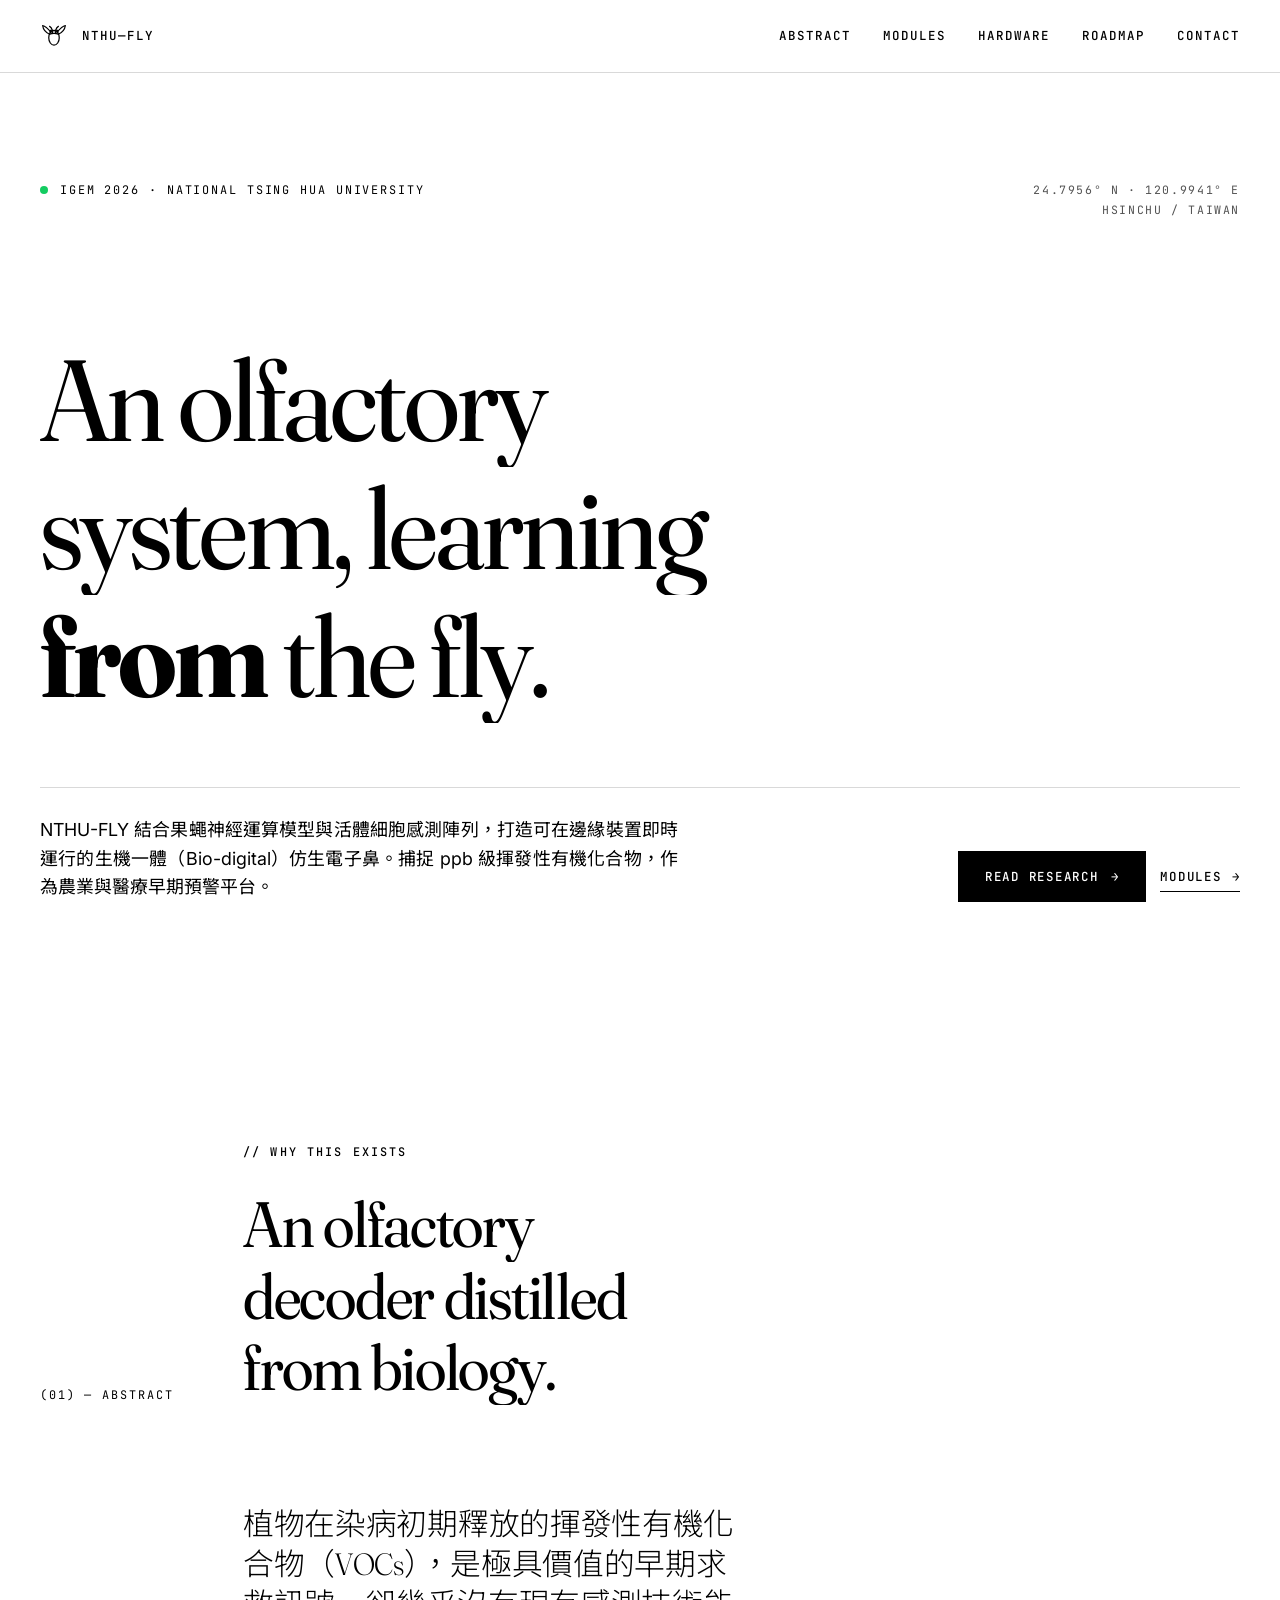
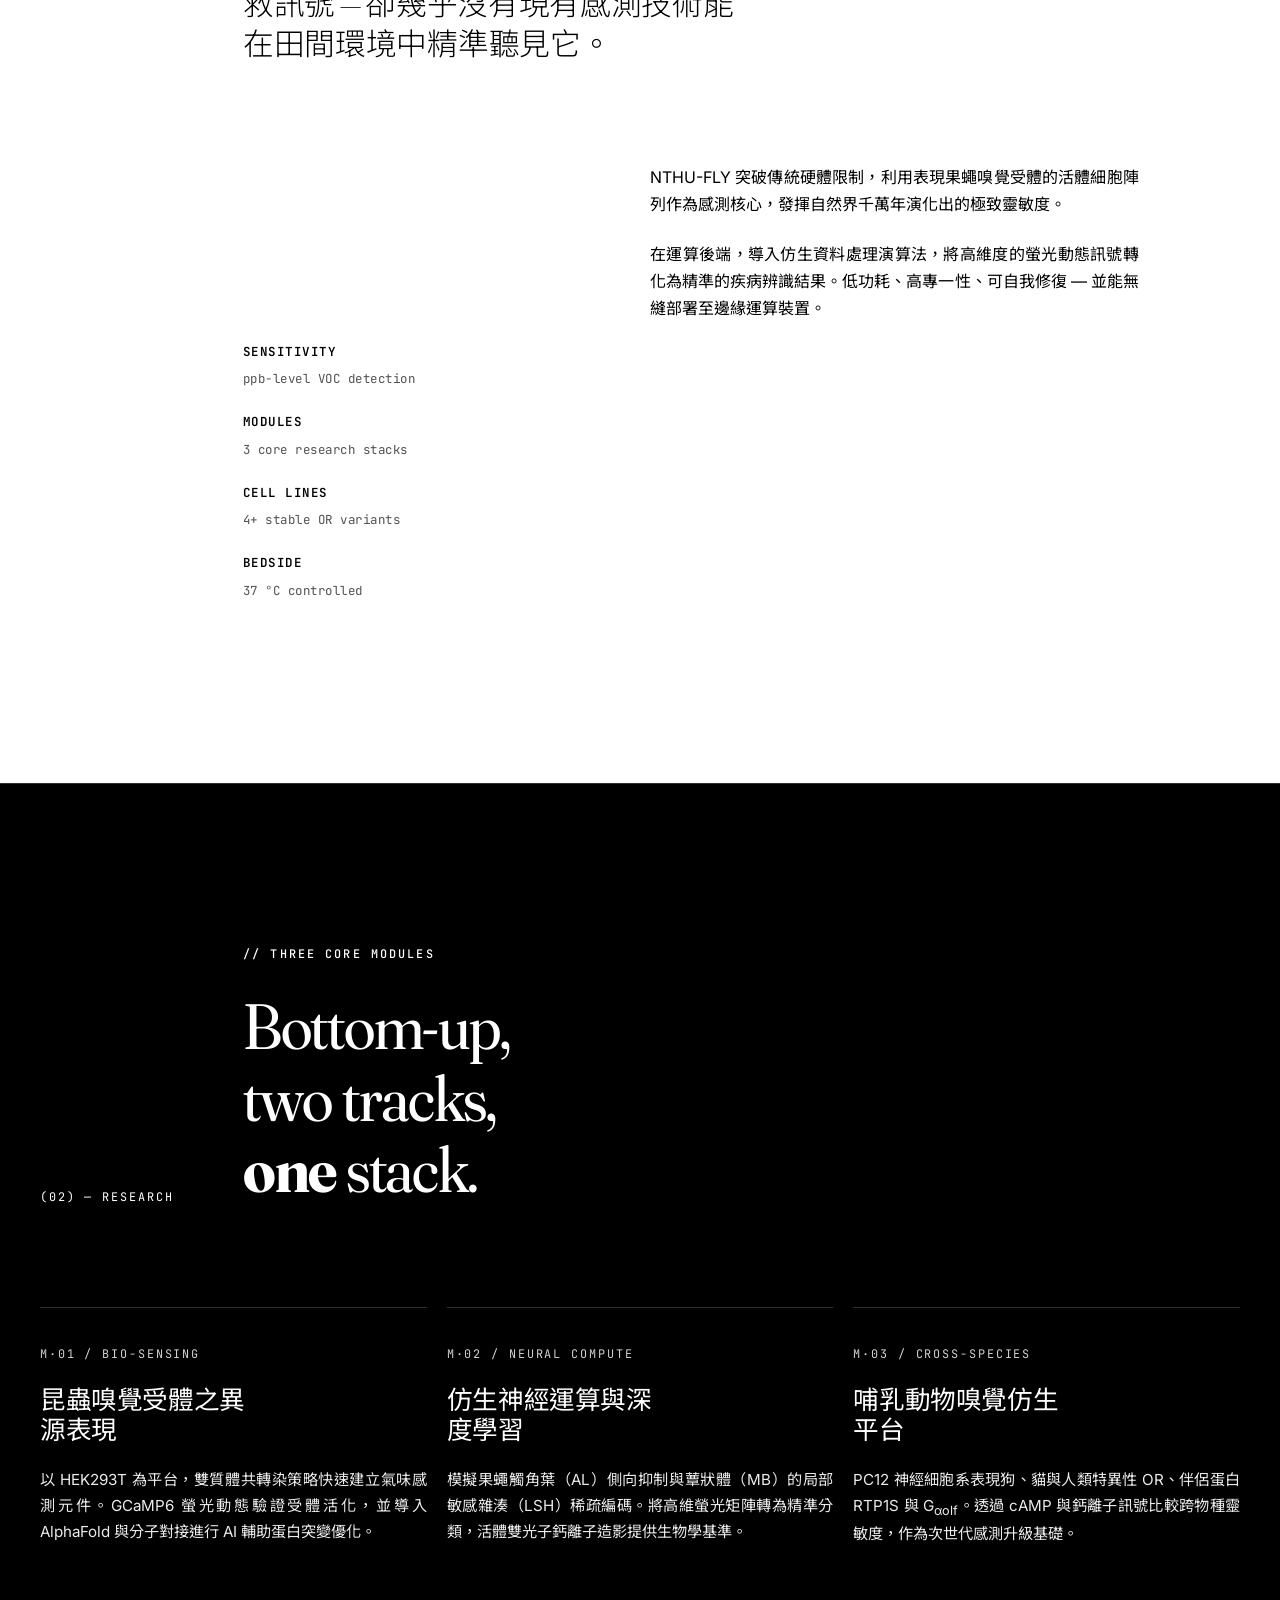
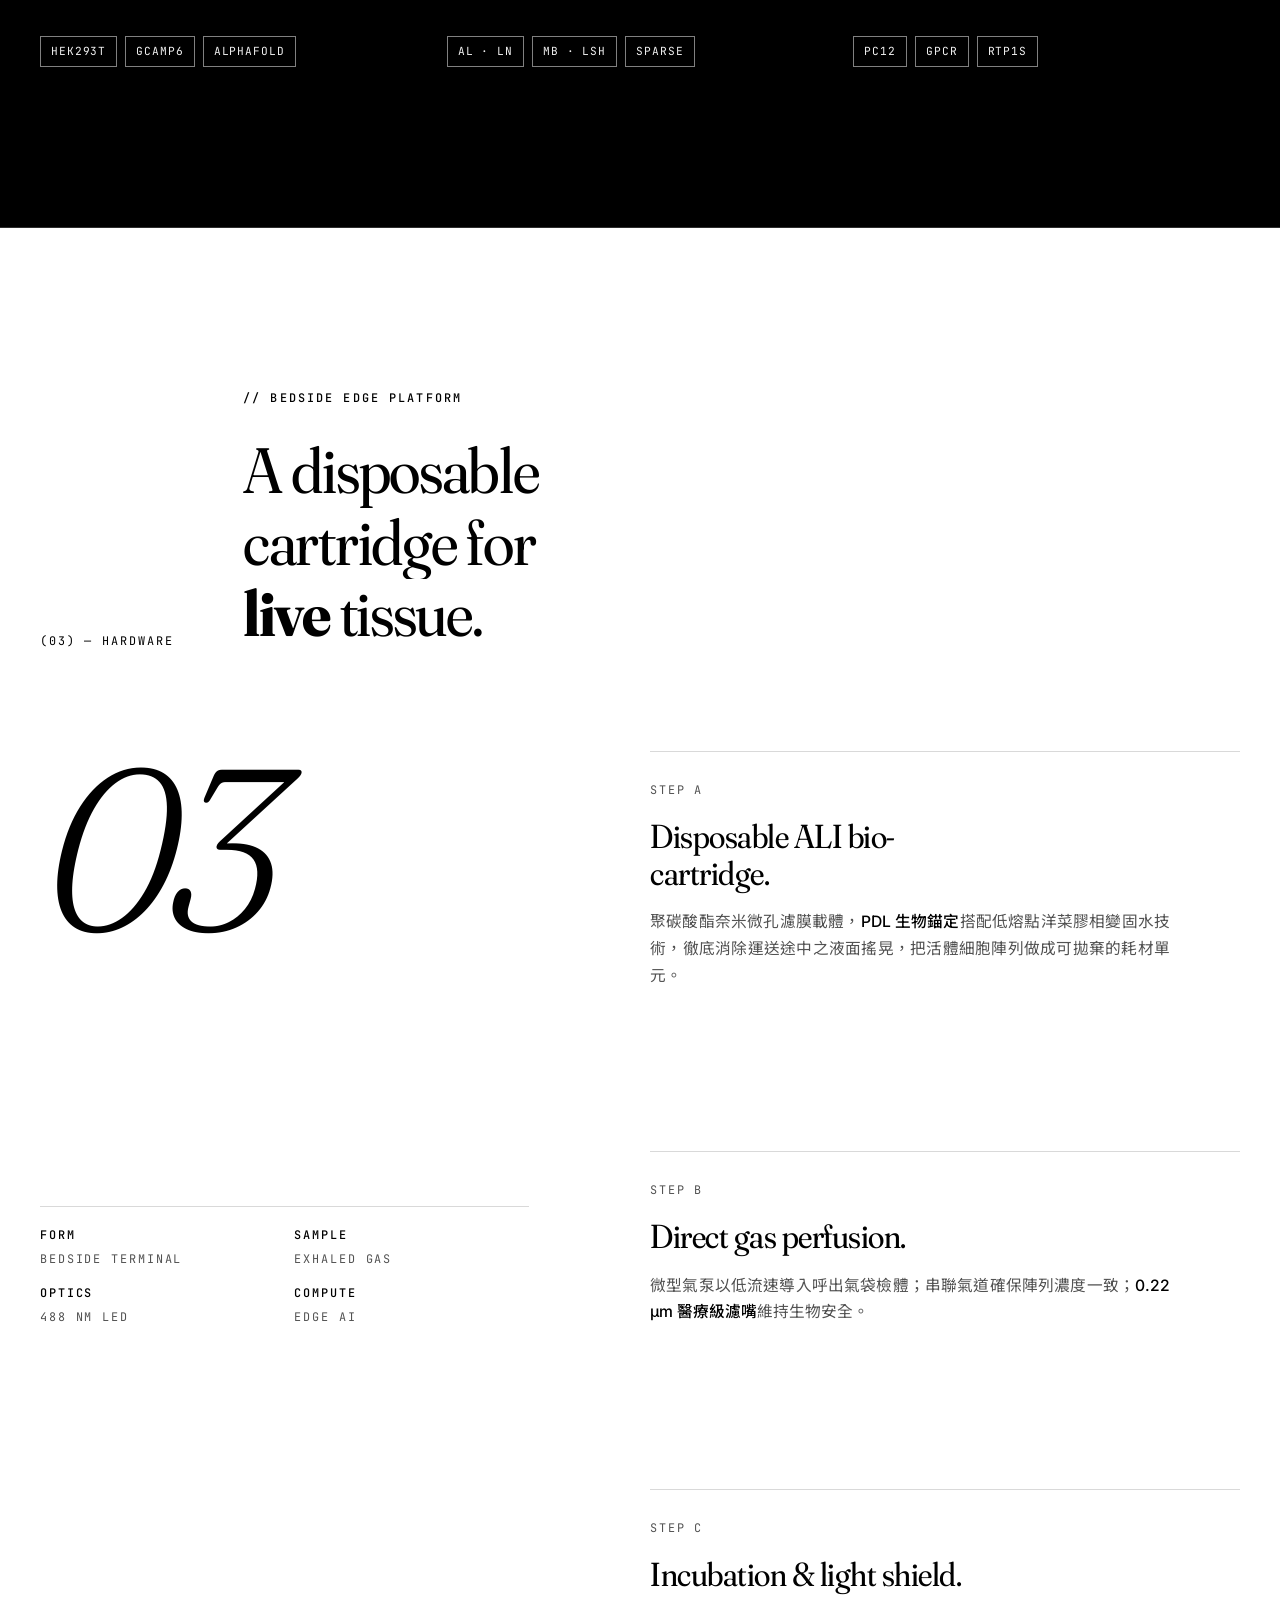
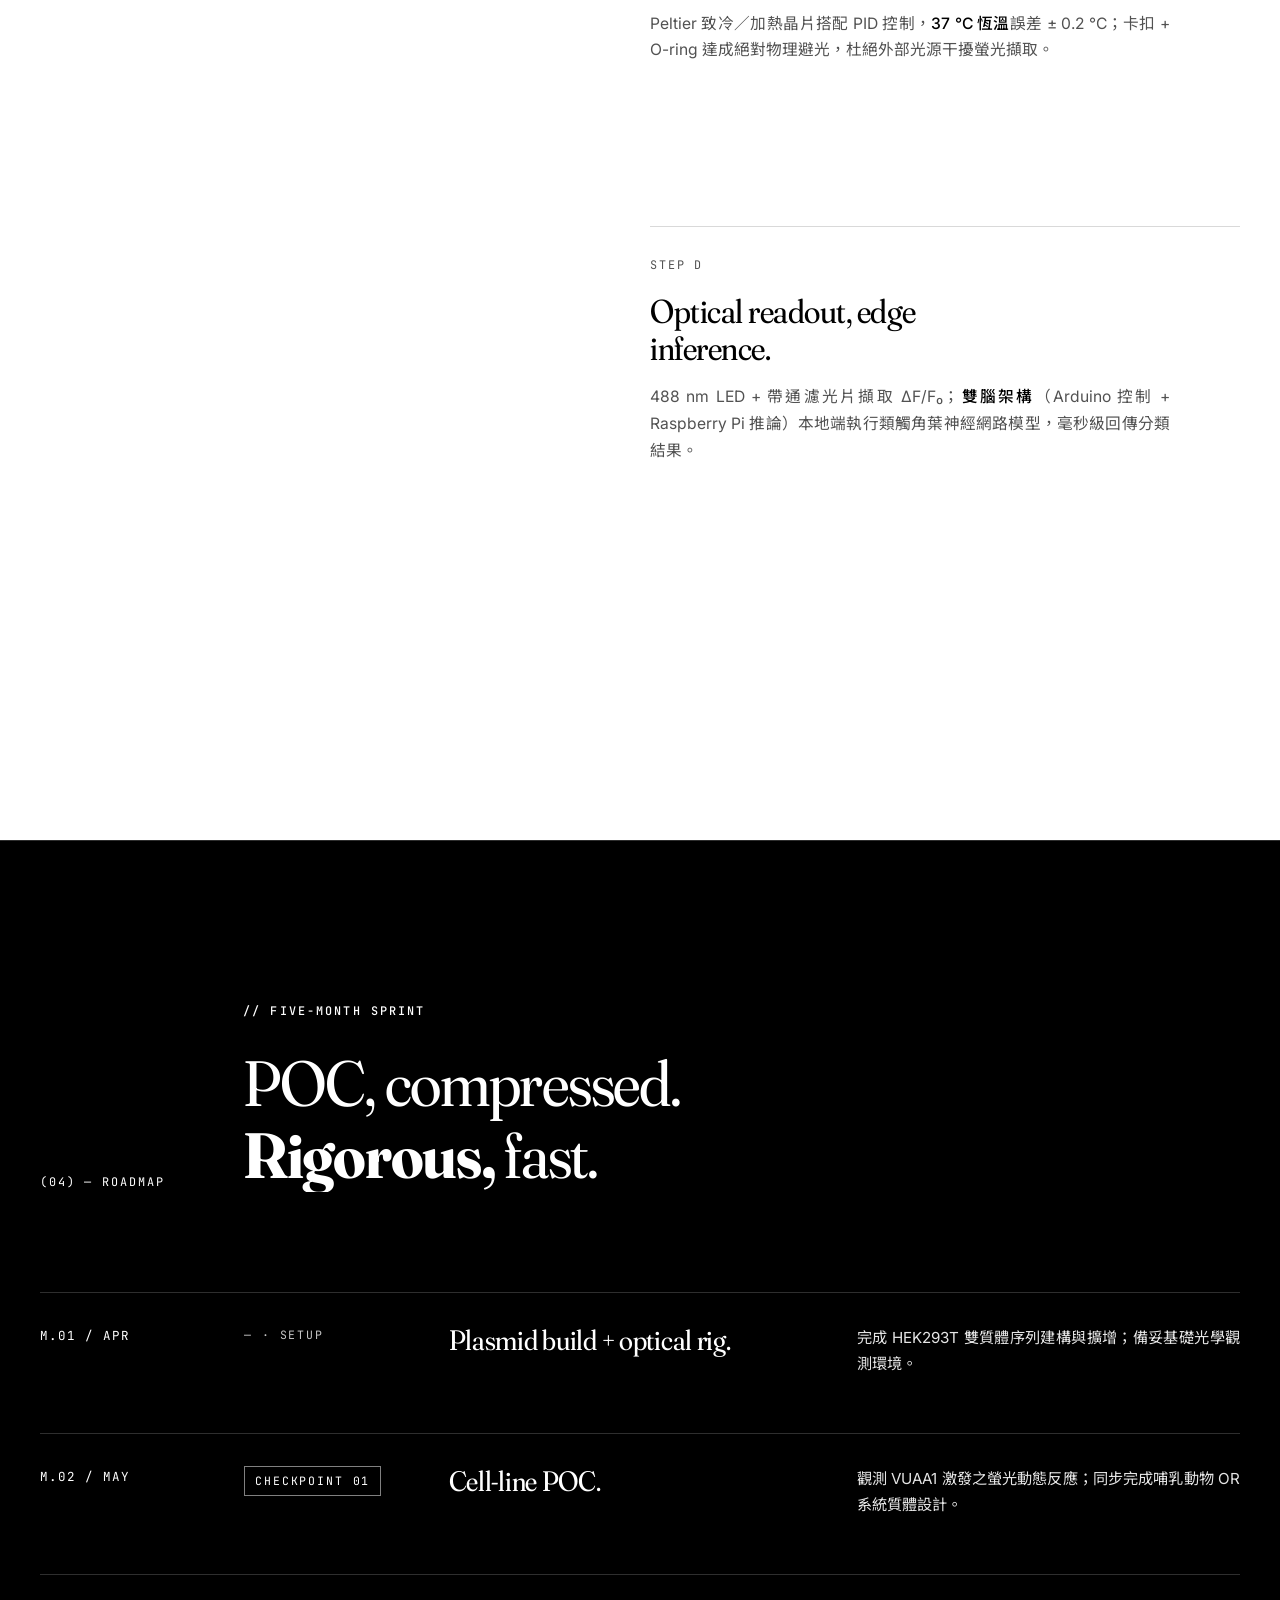
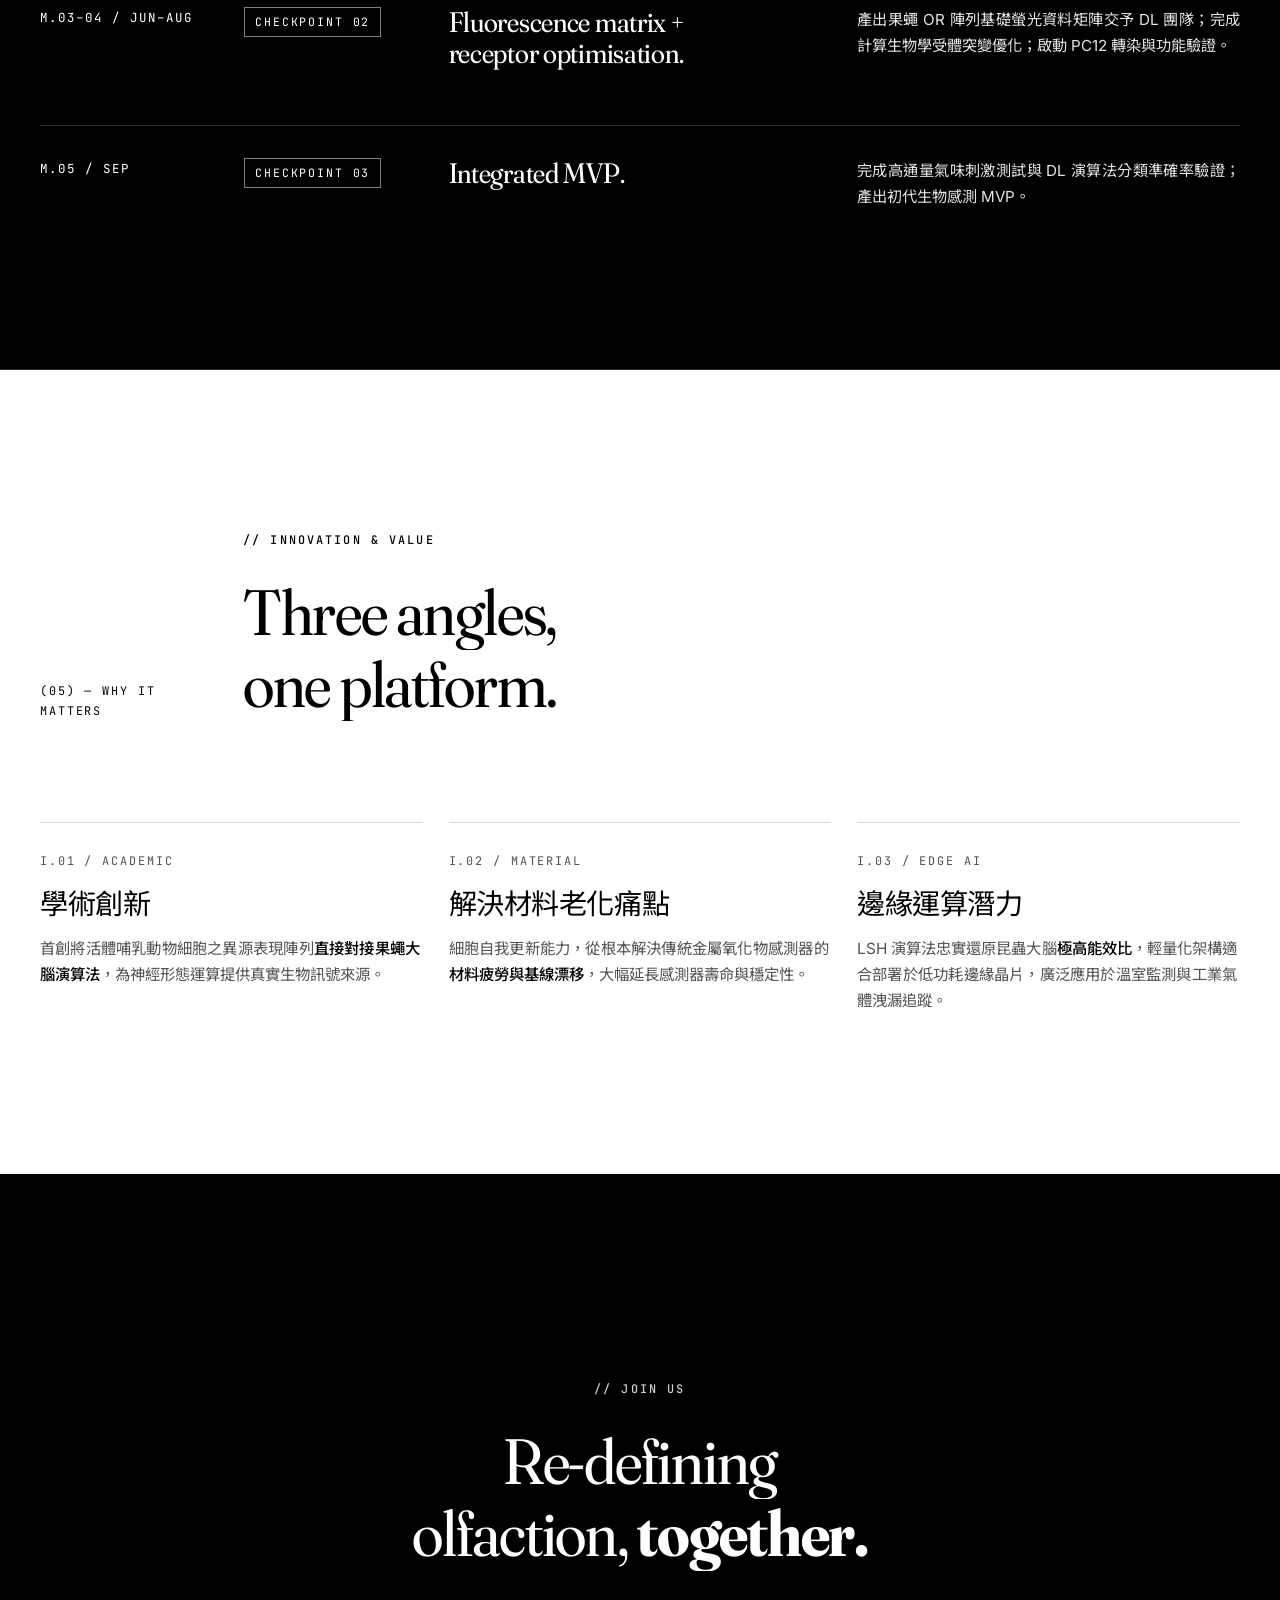
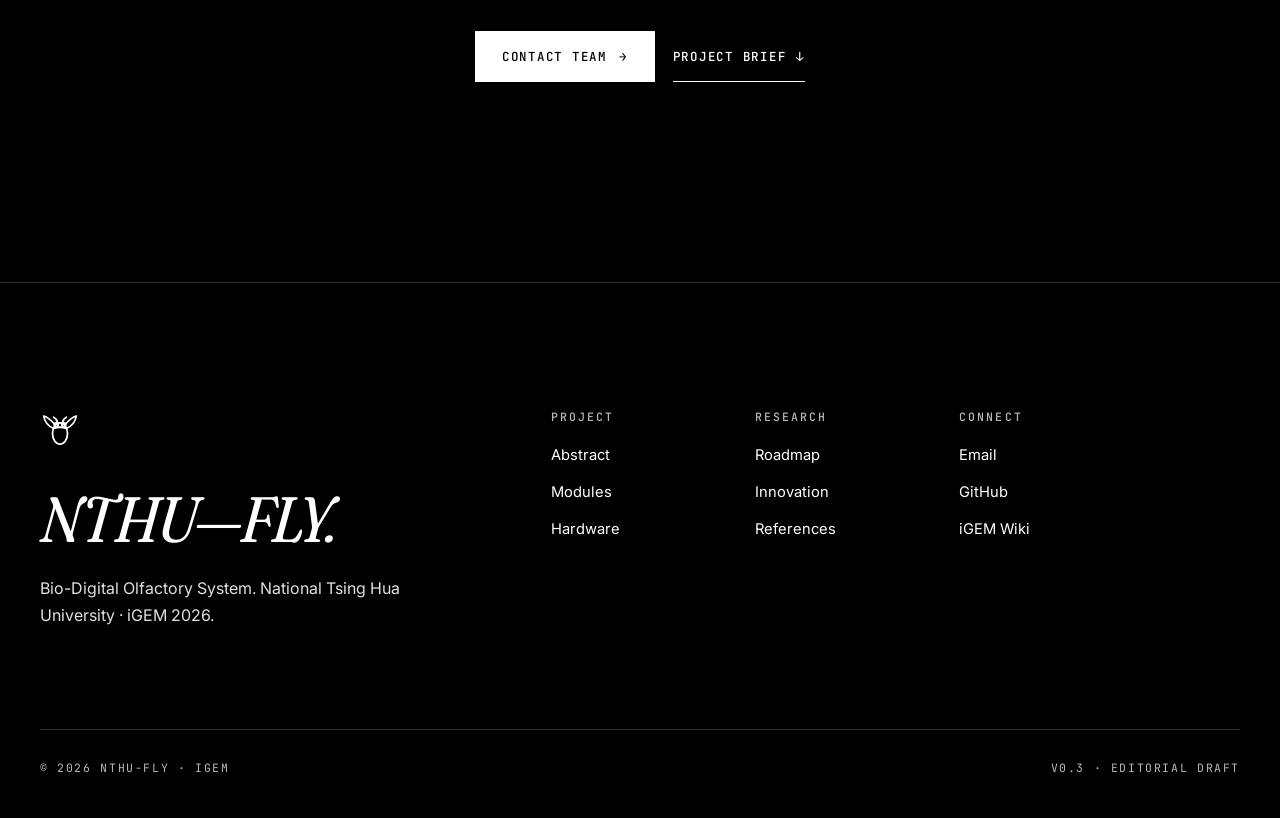
==== commit bd238271: "Update contact email addresses in index.html aerosensebio@gmail.com" ====
--- a/index.html
+++ b/index.html
@@ -440,7 +440,7 @@
       <span class="line"><span>olfaction, <i class="it">together.</i></span></span>
     </h2>
     <div class="cta-actions reveal" data-reveal>
-      <a href="mailto:team@nthu-fly.example" class="btn btn-primary" data-cursor>
+      <a href="mailto:aerosensebio@gmail.com" class="btn btn-primary" data-cursor>
         Contact team <span class="arrow" aria-hidden="true">→</span>
       </a>
       <a href="#" class="btn-text" data-cursor>
@@ -497,7 +497,7 @@
       <div class="f-col">
         <h4>Connect</h4>
         <ul>
-          <li><a href="mailto:team@nthu-fly.example">Email</a></li>
+          <li><a href="mailto:aerosensebio@gmail.com">Email</a></li>
           <li><a href="#">GitHub</a></li>
           <li><a href="#">iGEM Wiki</a></li>
         </ul>
--- a/assets/styles.css
+++ b/assets/styles.css
@@ -142,6 +142,17 @@
   font-variation-settings: "opsz" 144, "SOFT" 30, "wght" 700, "WONK" 0;
 }
 
+.lede,
+.ab-body p,
+.modules .module p,
+.hardware-stage .stage-cards .hwcard p,
+.roadmap-row p,
+.innov p {
+  text-align: justify;
+  hyphens: auto;
+  -webkit-hyphens: auto;
+}
+
 
 /* ================================================================
    04. LAYOUT PRIMITIVES / 版面工具
@@ -232,8 +243,15 @@
   font-weight: 500;
   letter-spacing: 0.16em;
   text-transform: uppercase;
-  mix-blend-mode: difference;
-  color: var(--white);
+  background: var(--white);
+  border-bottom: 1px solid var(--ink-20);
+  color: var(--black);
+  transition: background 0.6s var(--ease), color 0.6s var(--ease), border-color 0.6s var(--ease);
+}
+body.is-dark .nav {
+   background: var(--black);
+   color: var(--white);
+   border-bottom: 1px solid rgba(255, 255, 255, 0.12);
 }
 .nav-inner {
   max-width: var(--max);
@@ -885,13 +903,19 @@
     display: none;
     position: fixed;
     top: 60px; left: 0; right: 0;
-    background: var(--black);
-    color: var(--white);
+    background: var(--white);
+    color: var(--black);
     flex-direction: column;
     padding: 28px var(--gutter) 36px;
     gap: 20px;
-    border-bottom: 1px solid rgba(255,255,255,0.18);
+    border-bottom: 1px solid var(--ink-20);
     mix-blend-mode: normal;
+    transition: background 0.6s var(--ease), color 0.6s var(--ease), border-color 0.6s var(--ease);
+  }
+  body.is-dark .nav-links {
+    background: var(--black);
+    color: var(--white);
+    border-bottom-color: rgba(255, 255, 255, 0.12);
   }
   .nav-links.open { display: flex; }
   .menu-toggle { display: inline-block; padding: 4px 8px; }
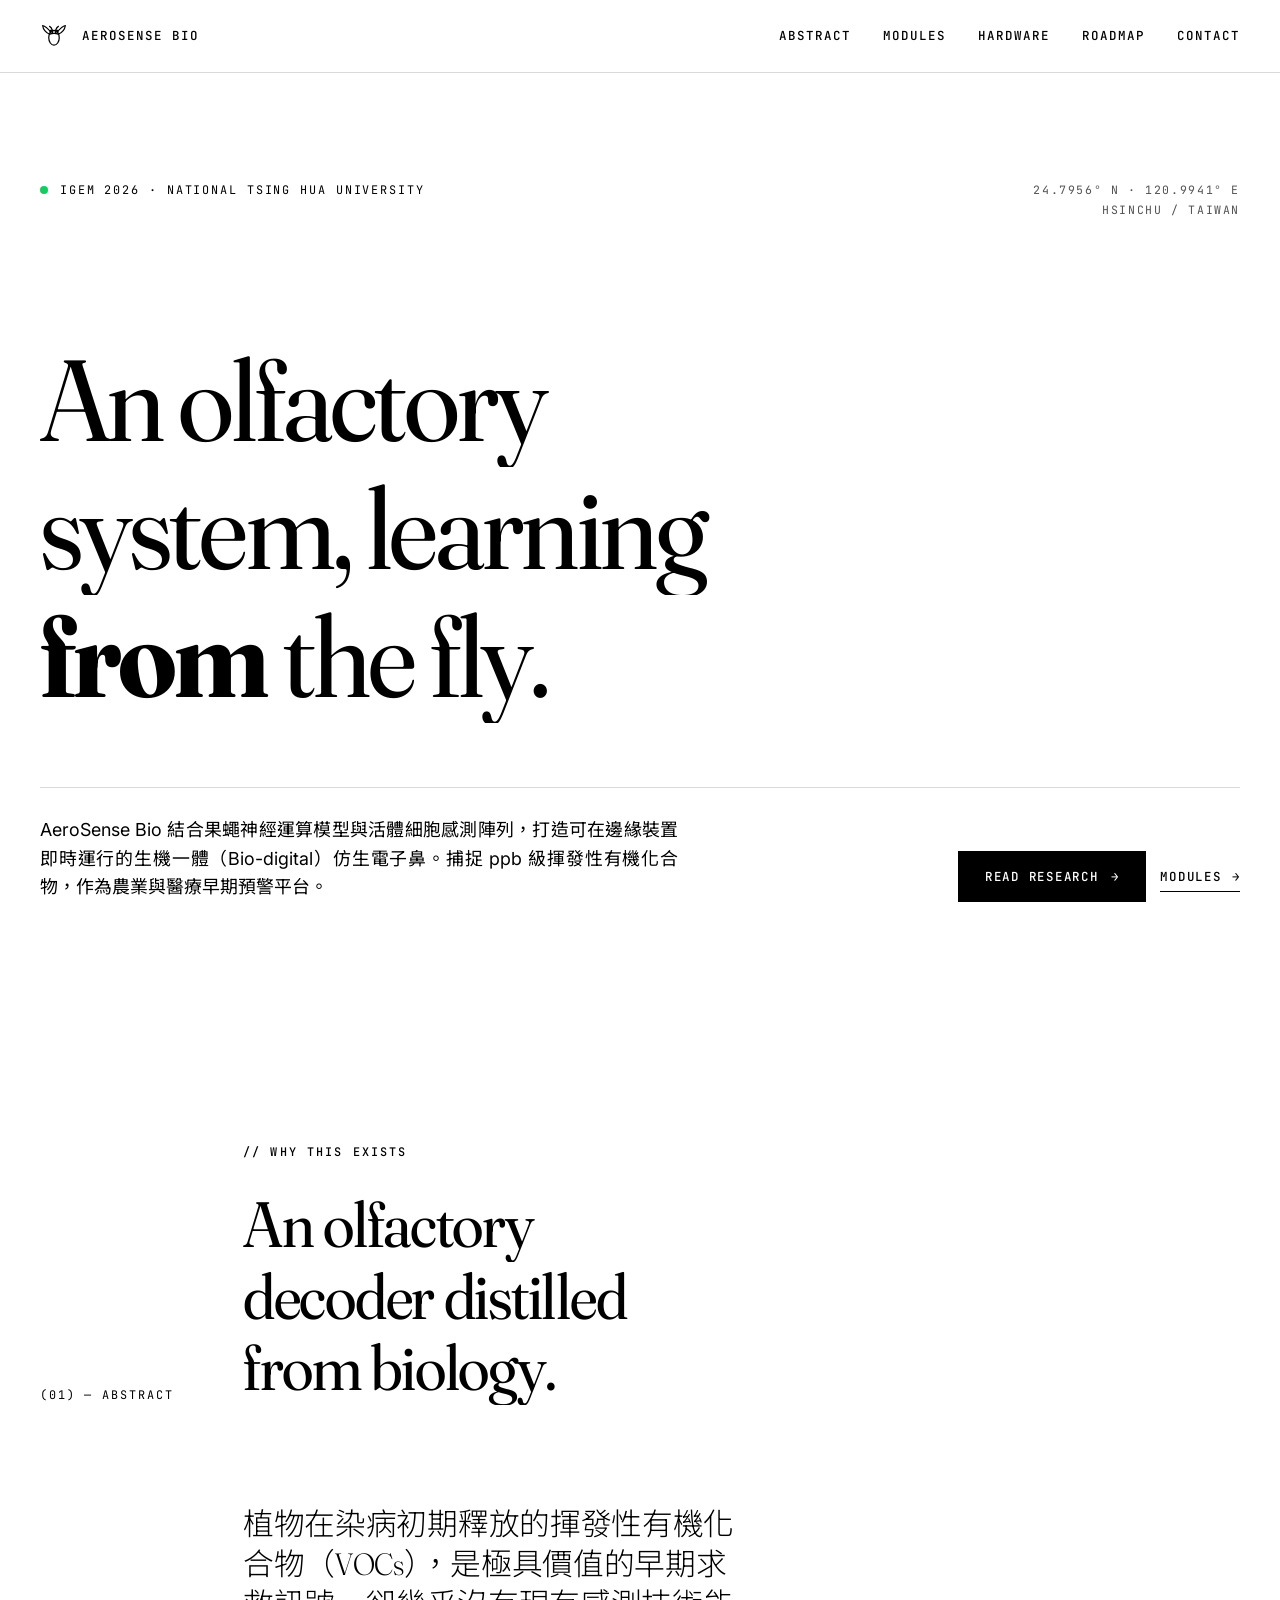
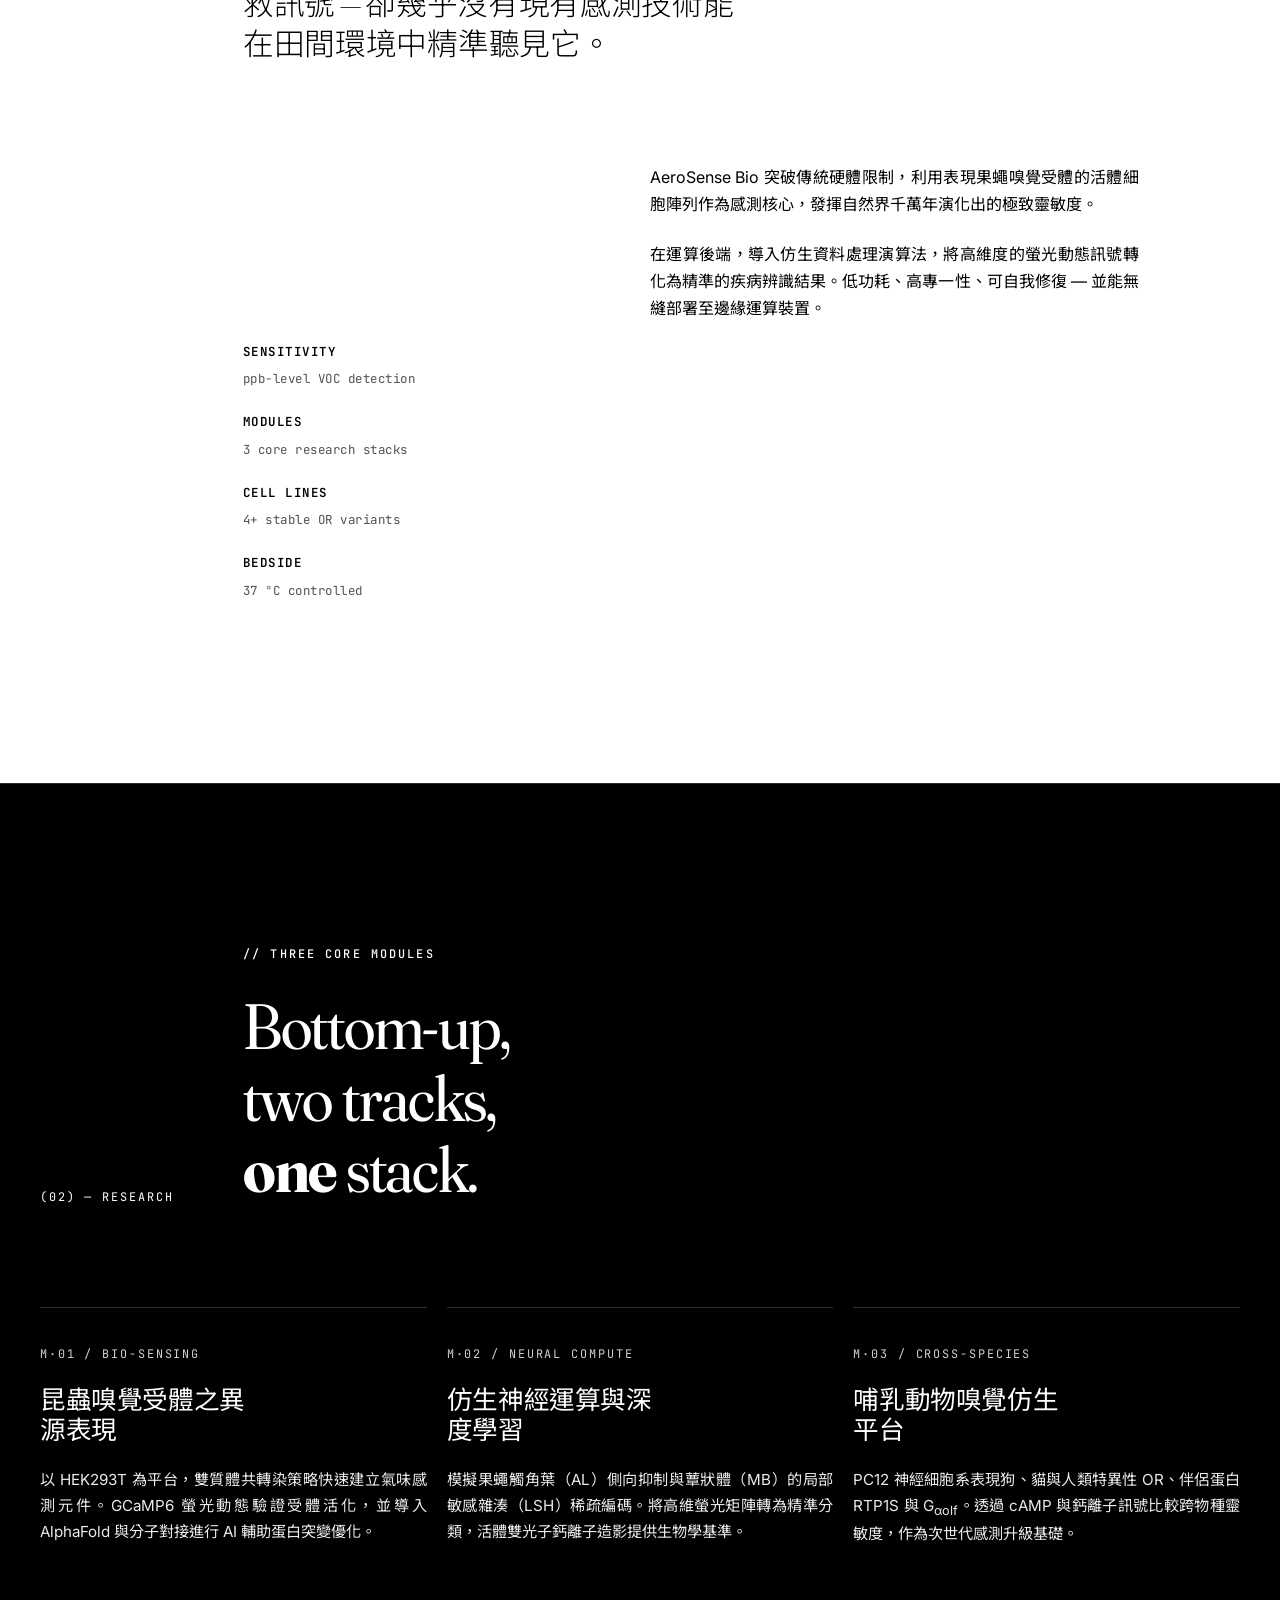
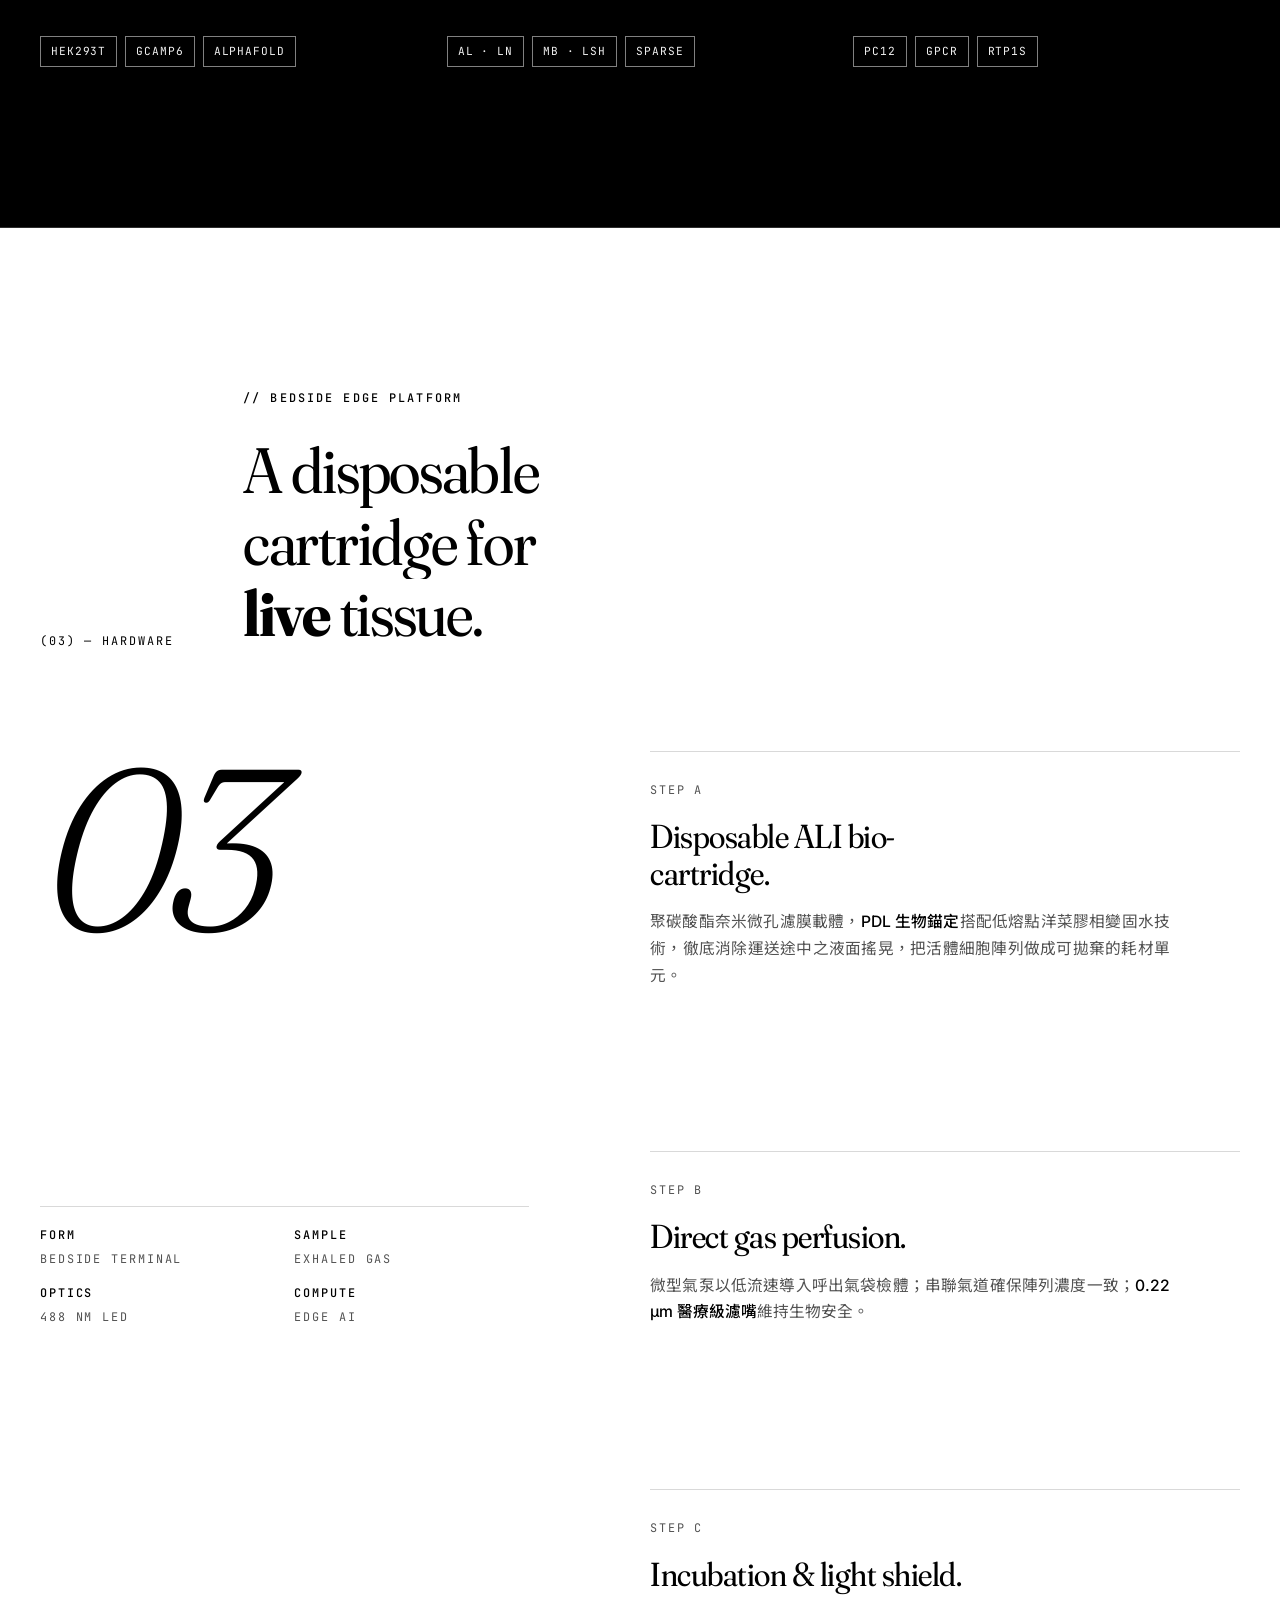
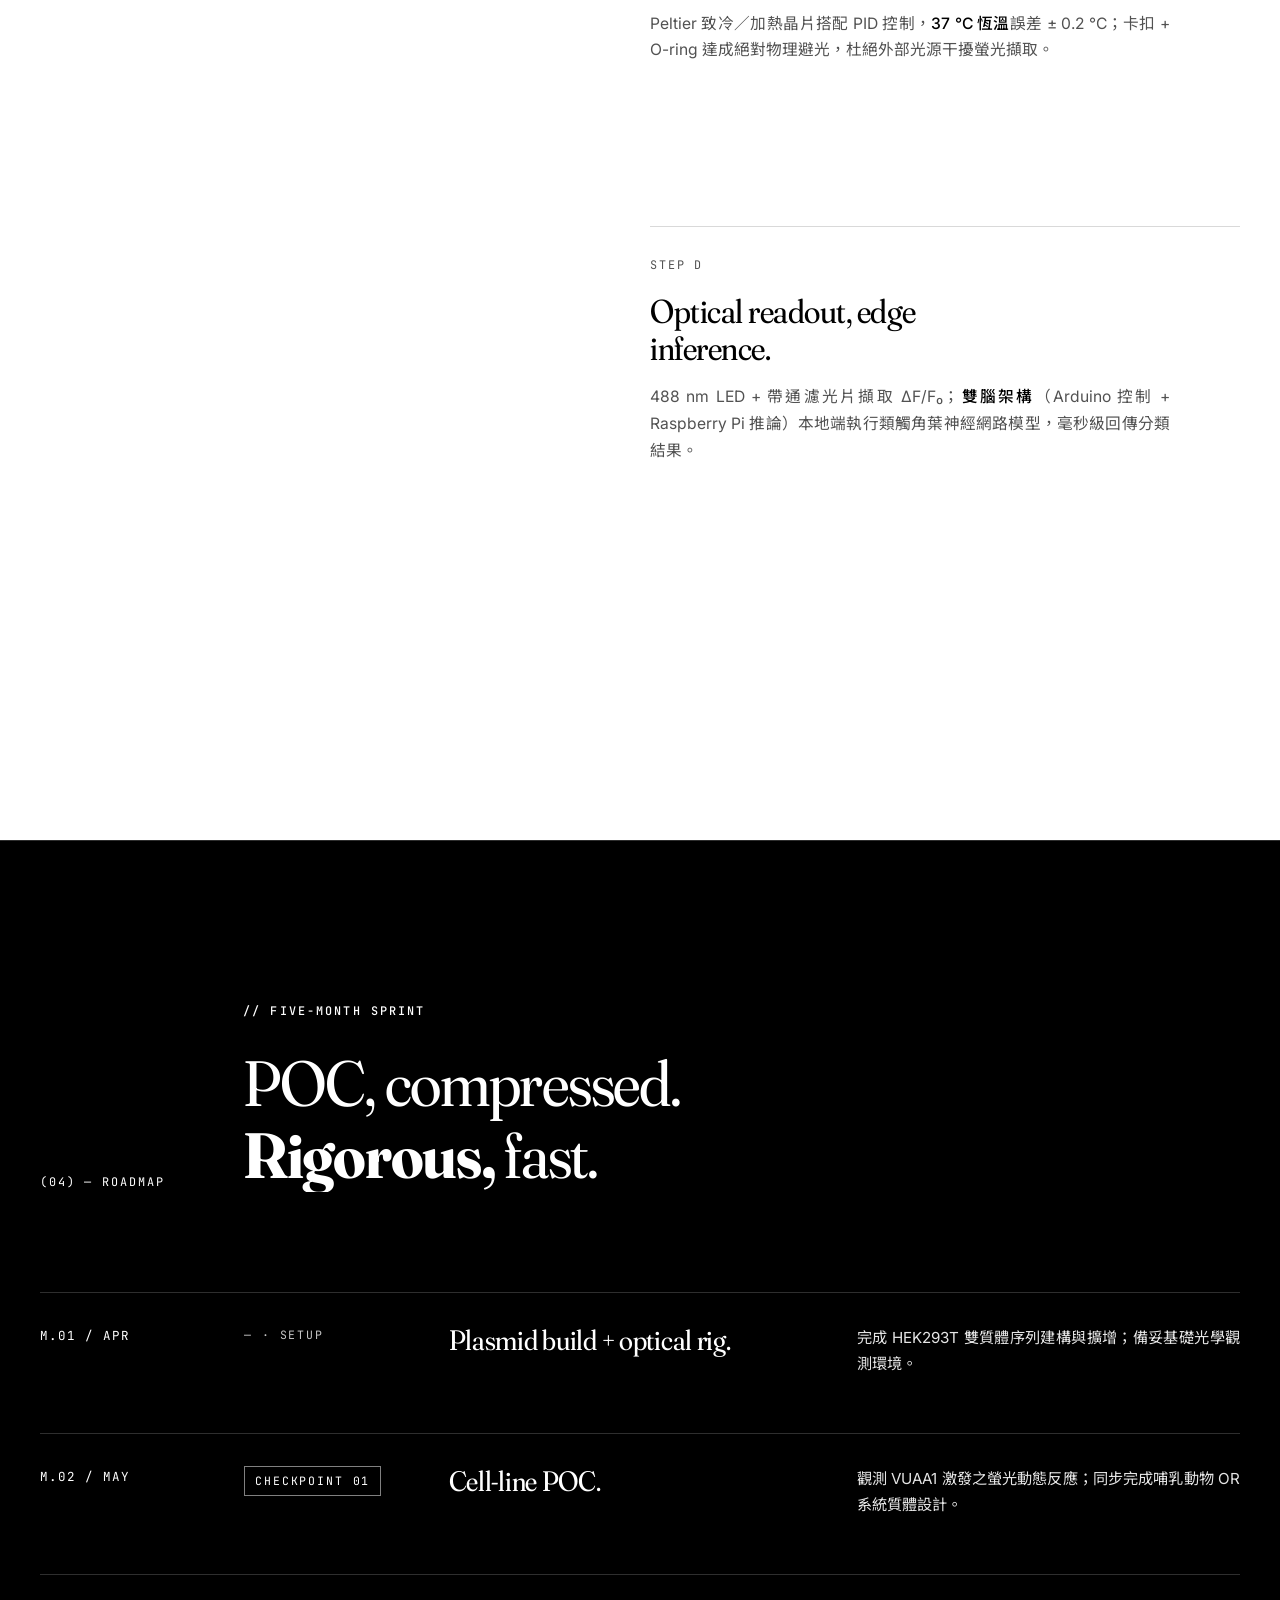
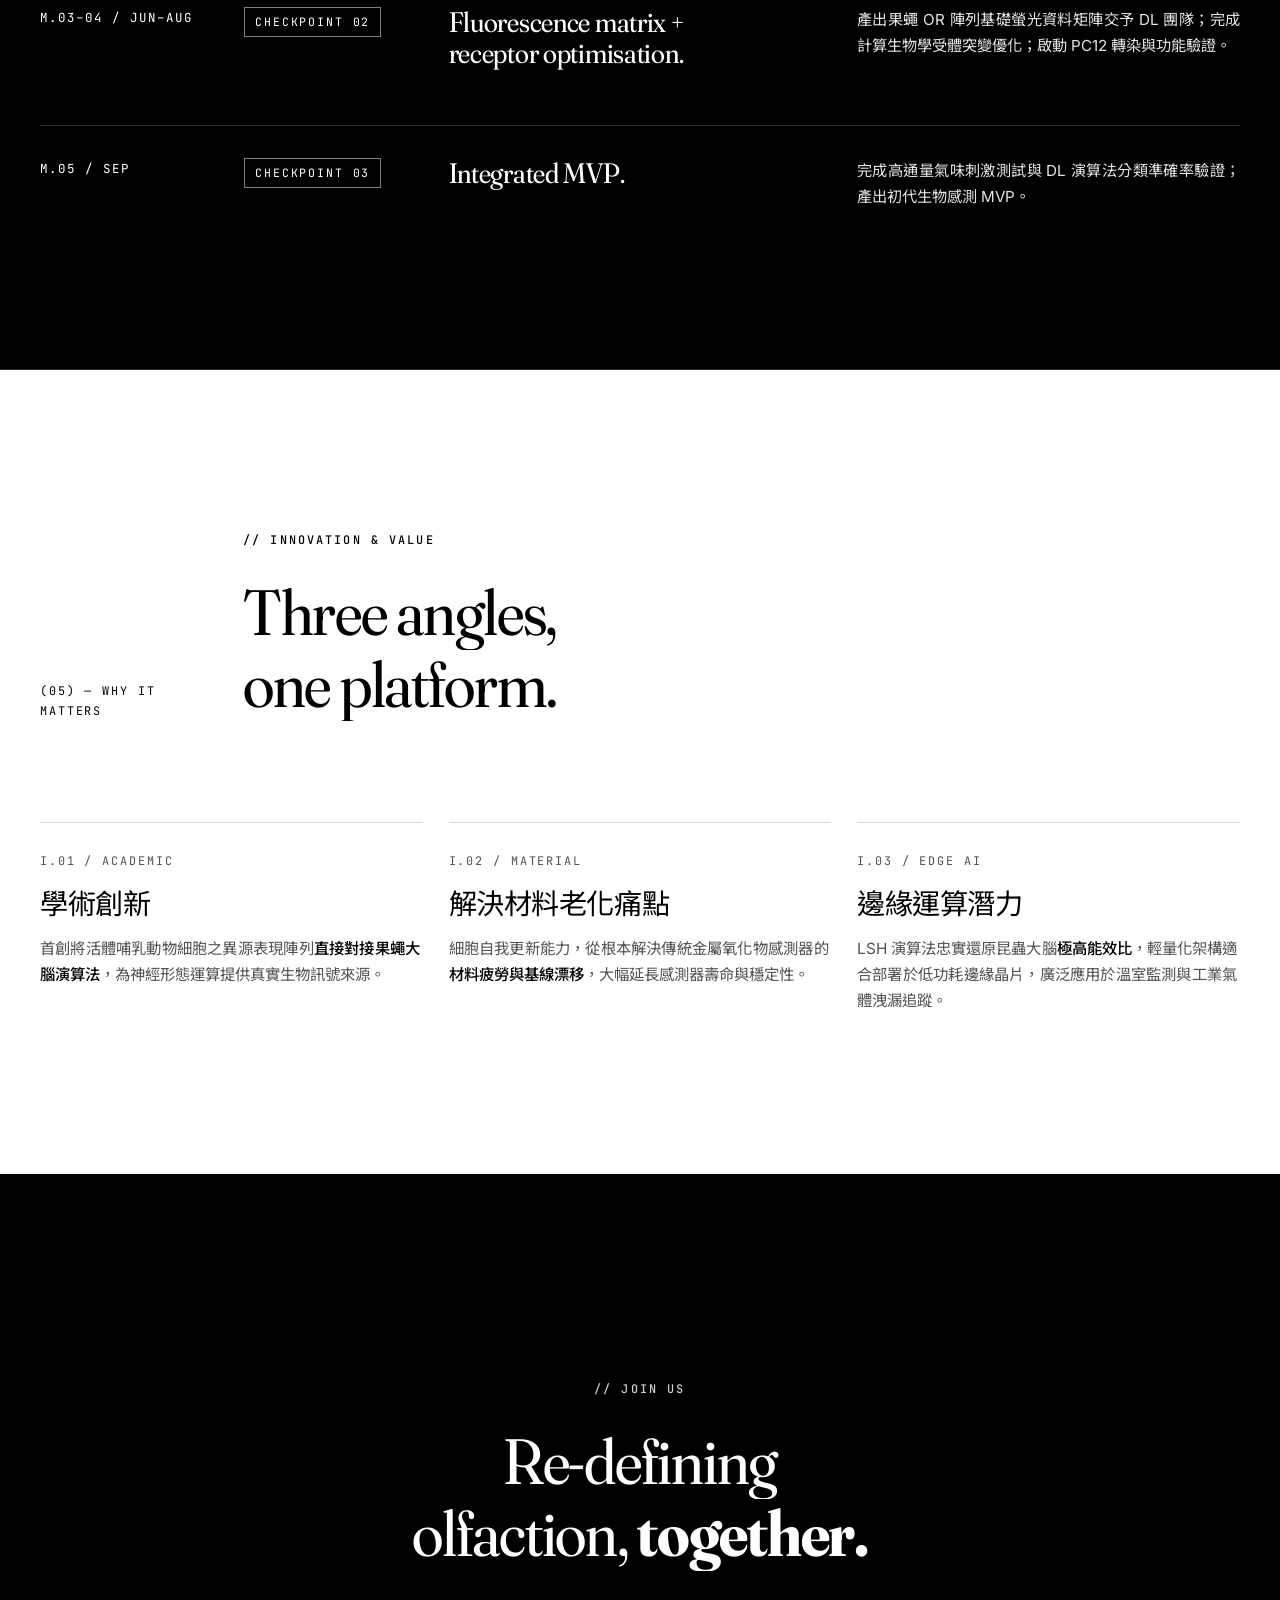
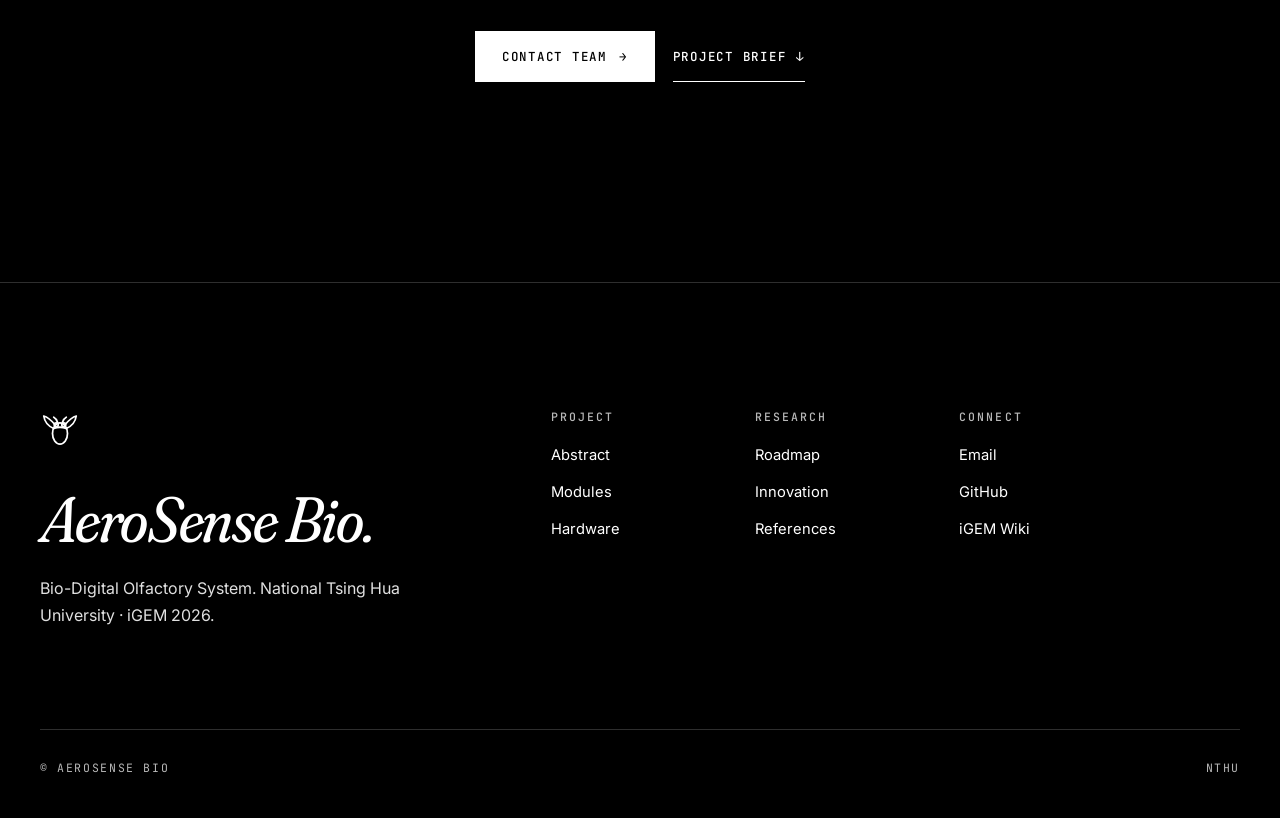
==== commit 4ffe07a9: "Changing NTHU-FLY to AeroSense Bio" ====
--- a/index.html
+++ b/index.html
@@ -22,8 +22,8 @@
 ================================================================ -->
 <meta charset="UTF-8" />
 <meta name="viewport" content="width=device-width, initial-scale=1.0" />
-<title>NTHU-FLY · Bio-Digital Olfactory System / iGEM 2026</title>
-<meta name="description" content="NTHU-FLY · 結合果蠅神經運算模型與活體細胞感測陣列之仿生嗅覺邊緣運算系統。" />
+<title>AeroSense Bio · Bio-Digital Olfactory System / iGEM 2026</title>
+<meta name="description" content="AeroSense Bio · 結合果蠅神經運算模型與活體細胞感測陣列之仿生嗅覺邊緣運算系統。" />
 
 <!-- 字型載入 / Fonts (Google Fonts)
      Fraunces：H1 與大型 H2 編輯級襯線（含 opsz/SOFT/WONK 變動軸）
@@ -77,7 +77,7 @@
           <path d="M18 9 q1 -3 3 -4"/>
         </svg>
       </span>
-      NTHU—FLY
+      AeroSense Bio
     </a>
     <ul class="nav-links" id="nav-links">
       <li><a href="#abstract">Abstract</a></li>
@@ -125,7 +125,7 @@
   <!-- 下方：說明文字 + CTA -->
   <div class="hero-foot">
     <p class="lede reveal" data-reveal>
-      NTHU-FLY 結合果蠅神經運算模型與活體細胞感測陣列，打造可在邊緣裝置即時運行的生機一體（Bio-digital）仿生電子鼻。捕捉 ppb 級揮發性有機化合物，作為農業與醫療早期預警平台。
+      AeroSense Bio 結合果蠅神經運算模型與活體細胞感測陣列，打造可在邊緣裝置即時運行的生機一體（Bio-digital）仿生電子鼻。捕捉 ppb 級揮發性有機化合物，作為農業與醫療早期預警平台。
     </p>
     <div class="hero-actions reveal" data-reveal>
       <a href="#abstract" class="btn btn-primary" data-cursor>
@@ -168,7 +168,7 @@
       </p>
       <div class="ab-body reveal" data-reveal>
         <p>
-          NTHU-FLY 突破傳統硬體限制，利用表現果蠅嗅覺受體的活體細胞陣列作為感測核心，發揮自然界千萬年演化出的極致靈敏度。
+          AeroSense Bio 突破傳統硬體限制，利用表現果蠅嗅覺受體的活體細胞陣列作為感測核心，發揮自然界千萬年演化出的極致靈敏度。
         </p>
         <p>
           在運算後端，導入仿生資料處理演算法，將高維度的螢光動態訊號轉化為精準的疾病辨識結果。低功耗、高專一性、可自我修復 — 並能無縫部署至邊緣運算裝置。
@@ -474,7 +474,7 @@
             <path d="M18 9 q1 -3 3 -4"/>
           </svg>
         </span>
-        <h2>NTHU—<i>FLY.</i></h2>
+        <h2>AeroSense <i>Bio.</i></h2>
         <p>Bio-Digital Olfactory System. National Tsing Hua University · iGEM 2026.</p>
       </div>
 
@@ -505,8 +505,8 @@
     </div>
 
     <div class="footer-bottom">
-      <span>© 2026 NTHU-FLY · iGEM</span>
-      <span>v0.3 · editorial draft</span>
+      <span>© AeroSense Bio</span>
+      <span>NTHU</span>
     </div>
   </div>
 </footer>
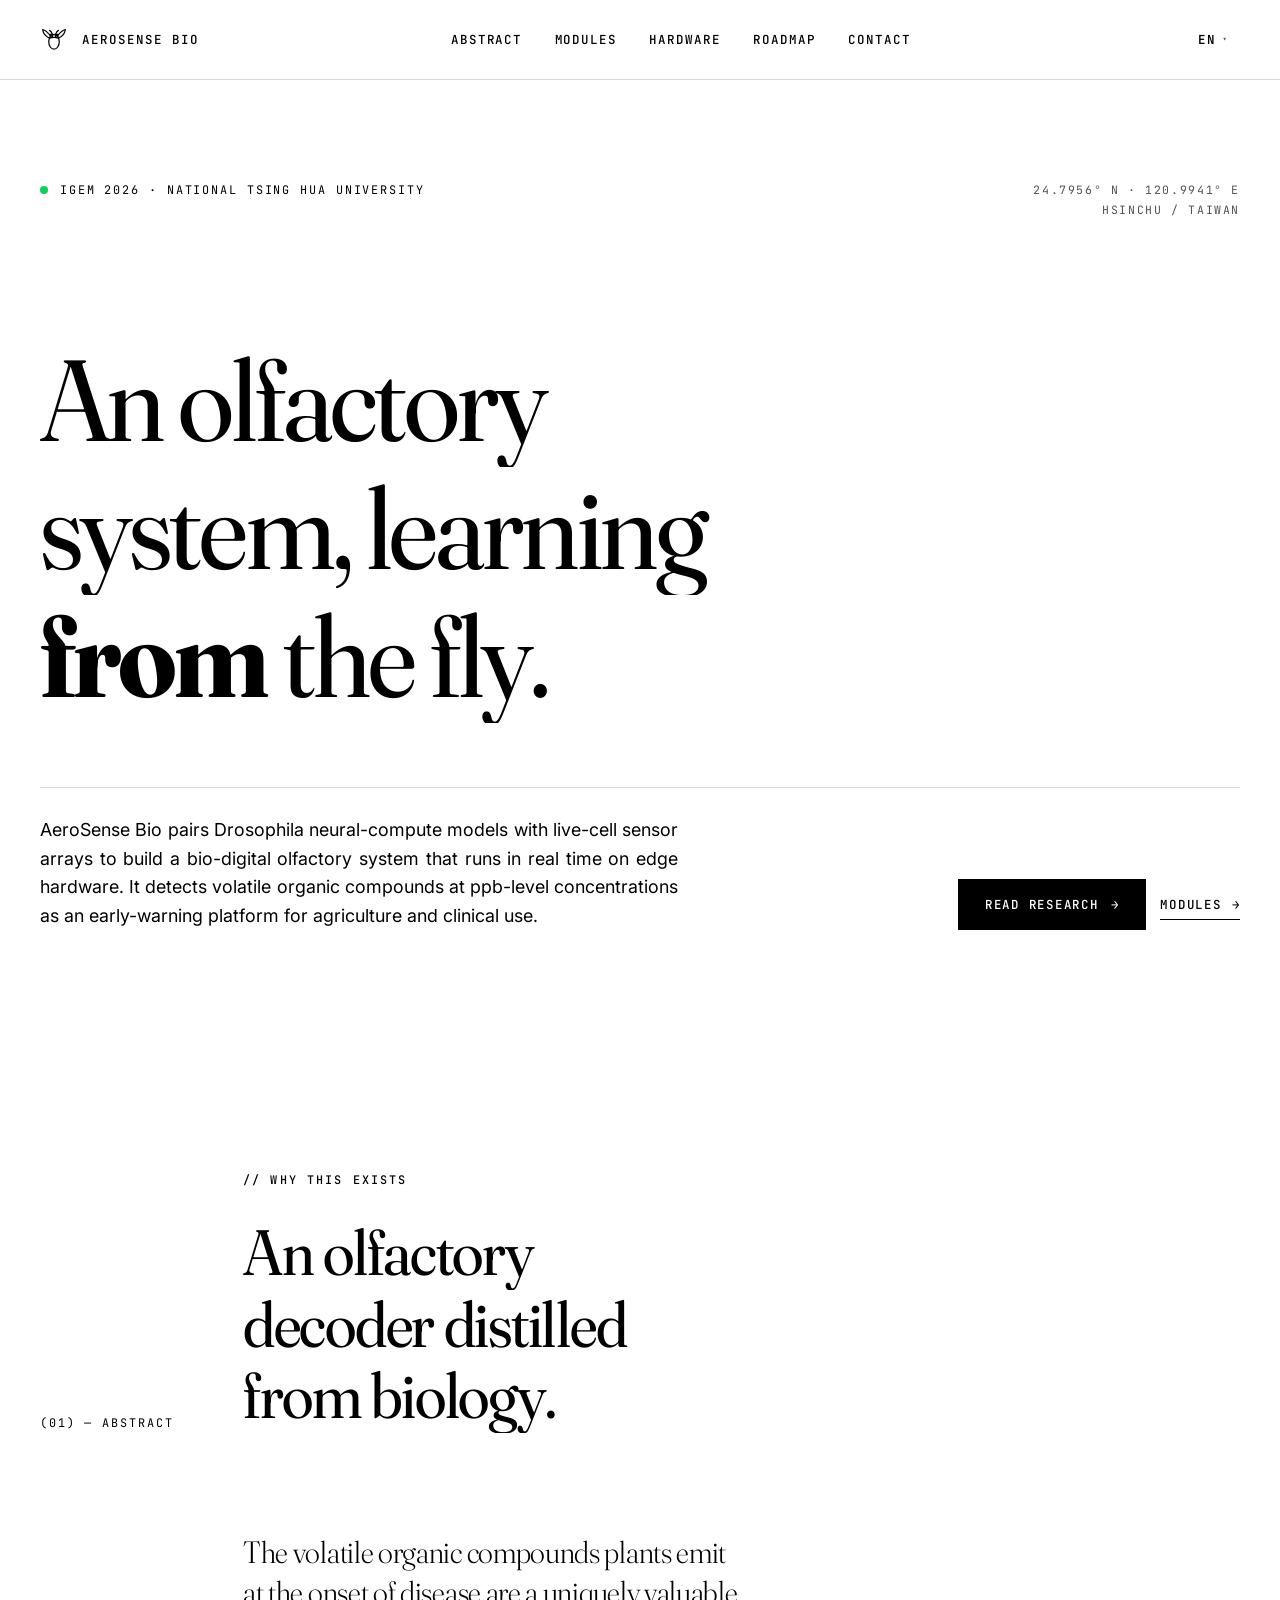
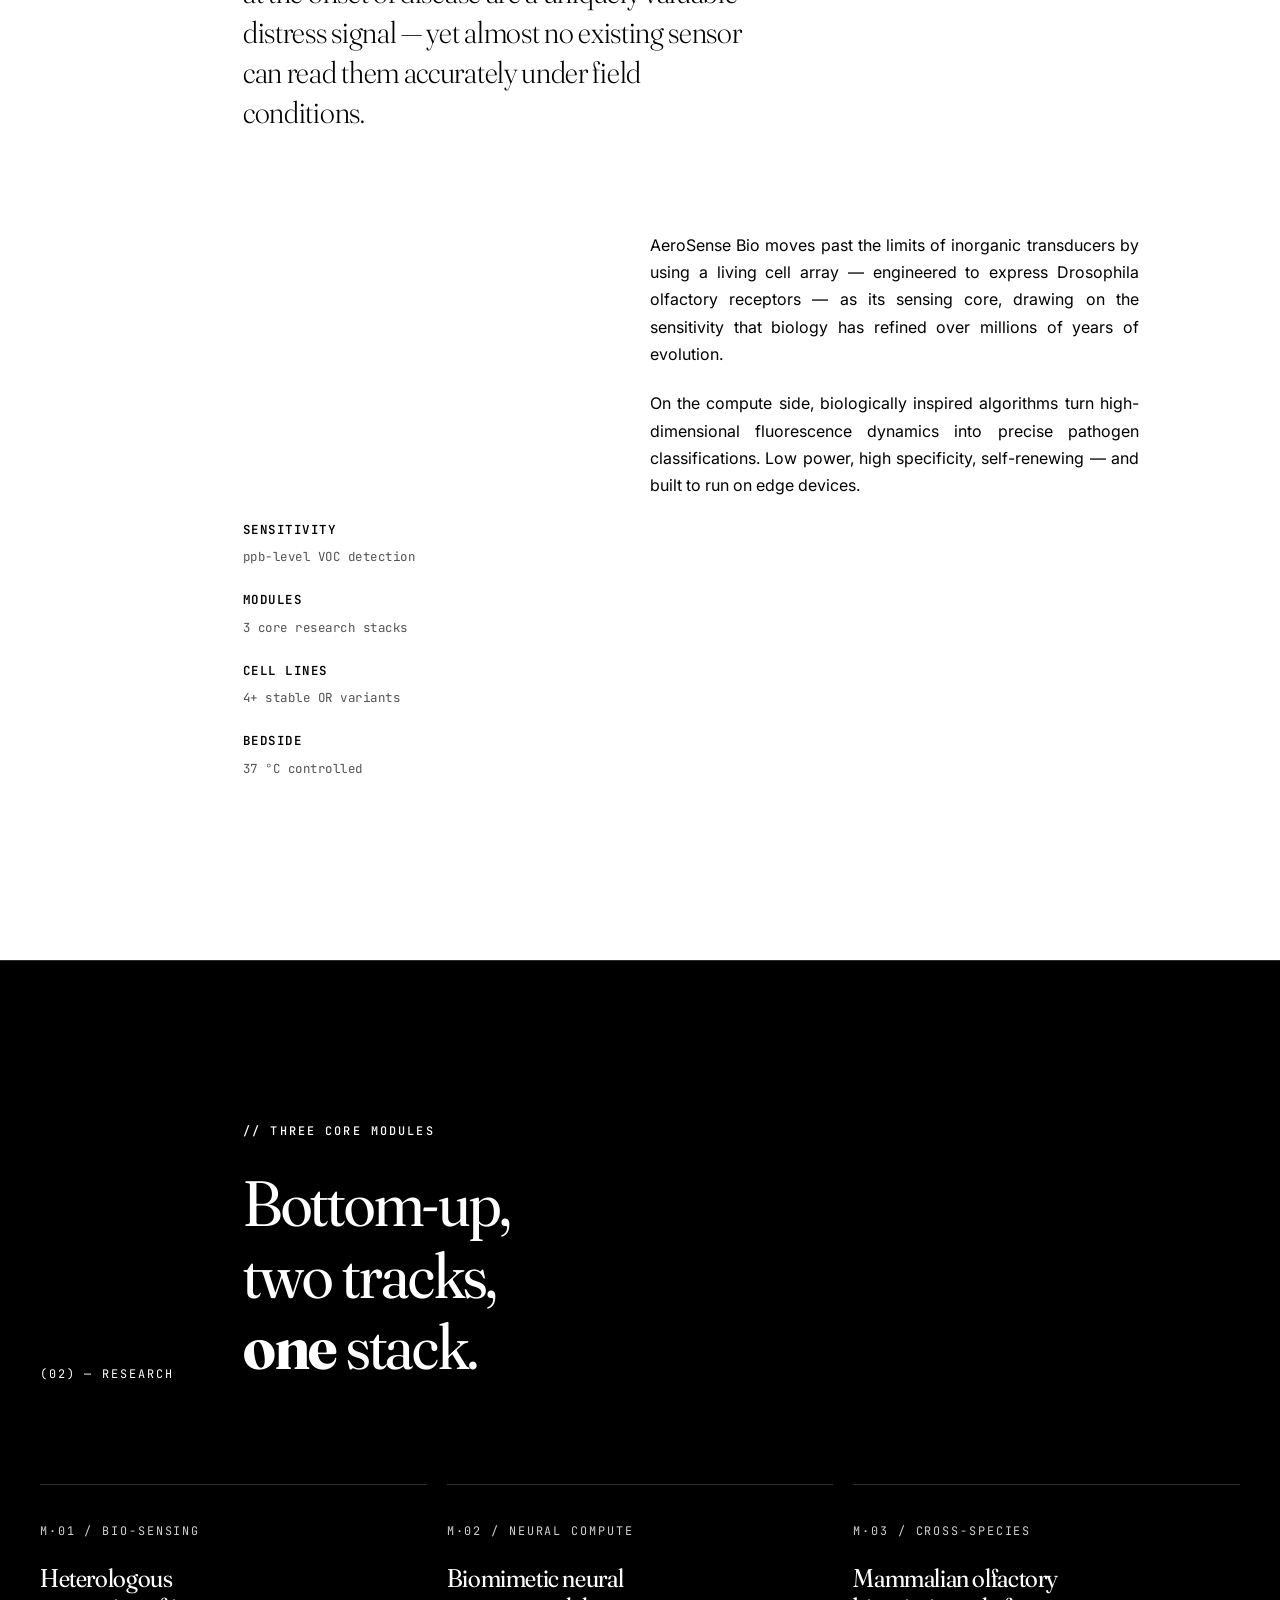
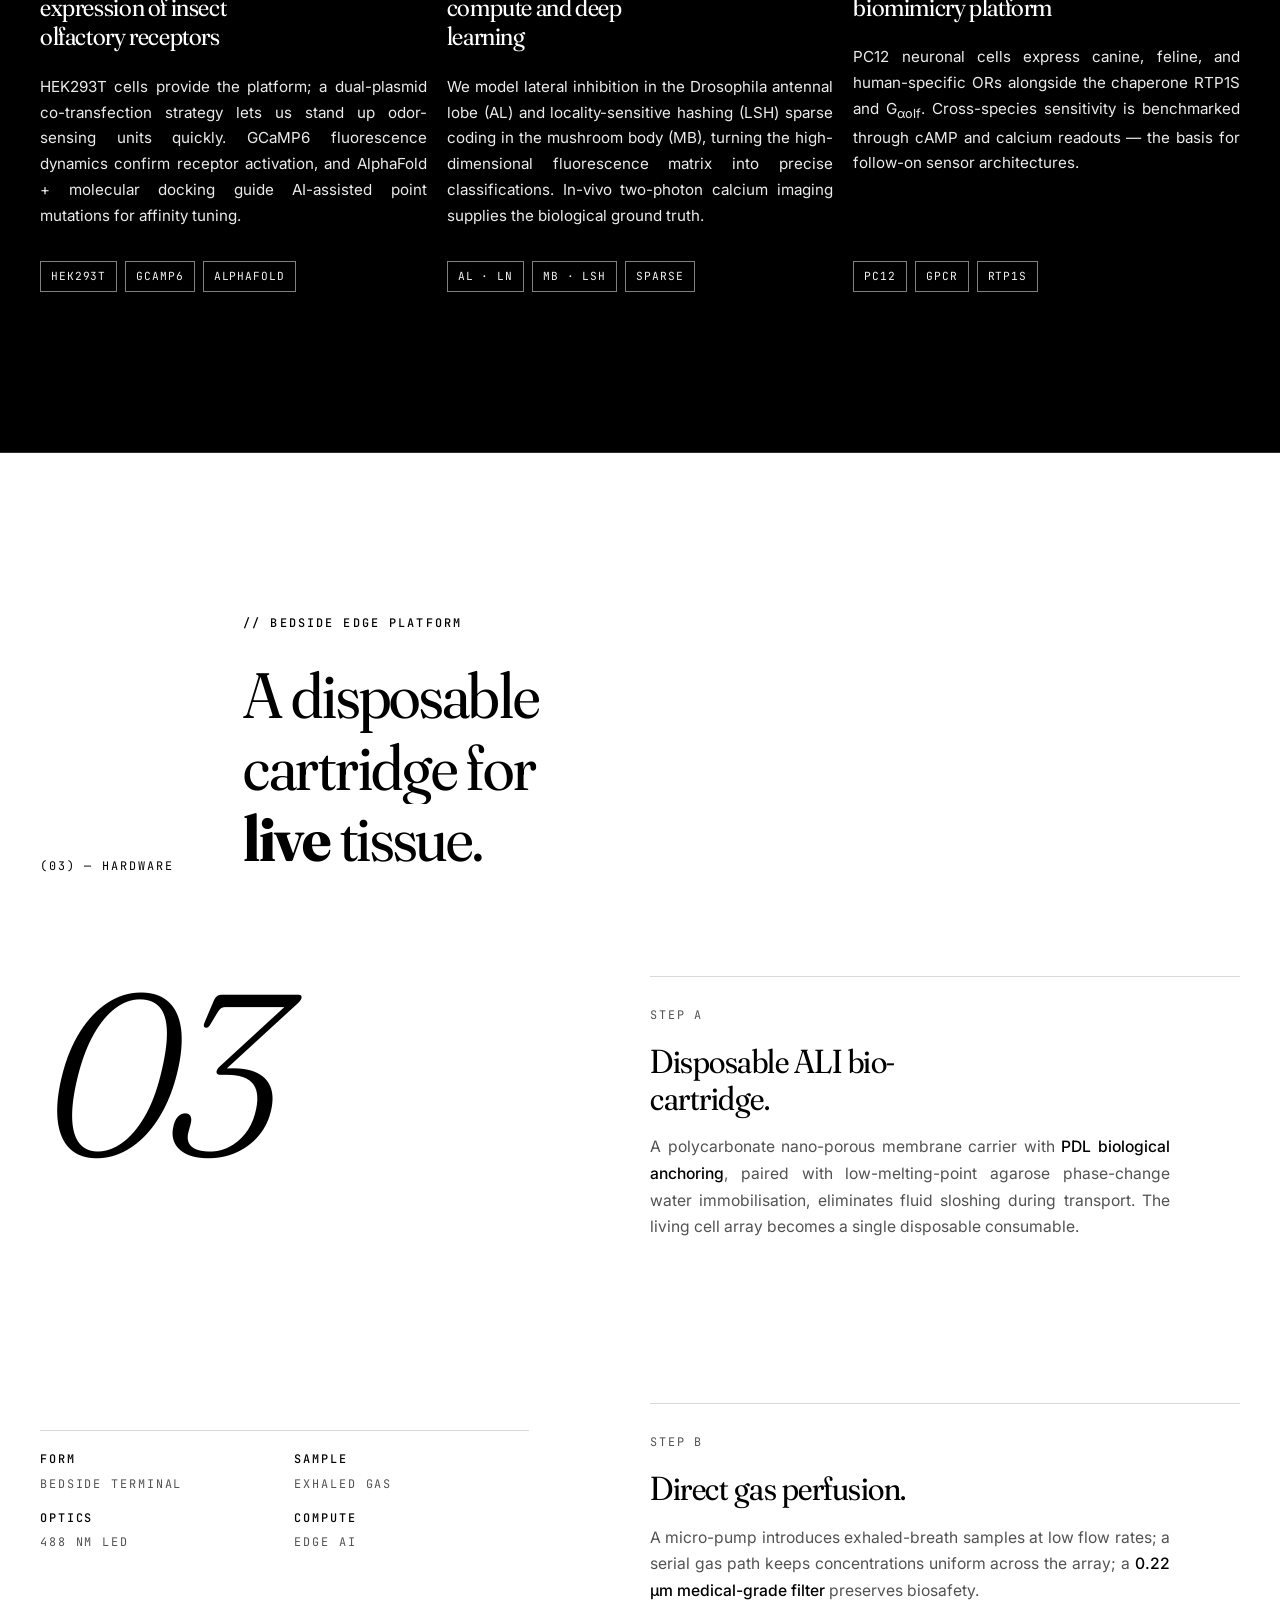
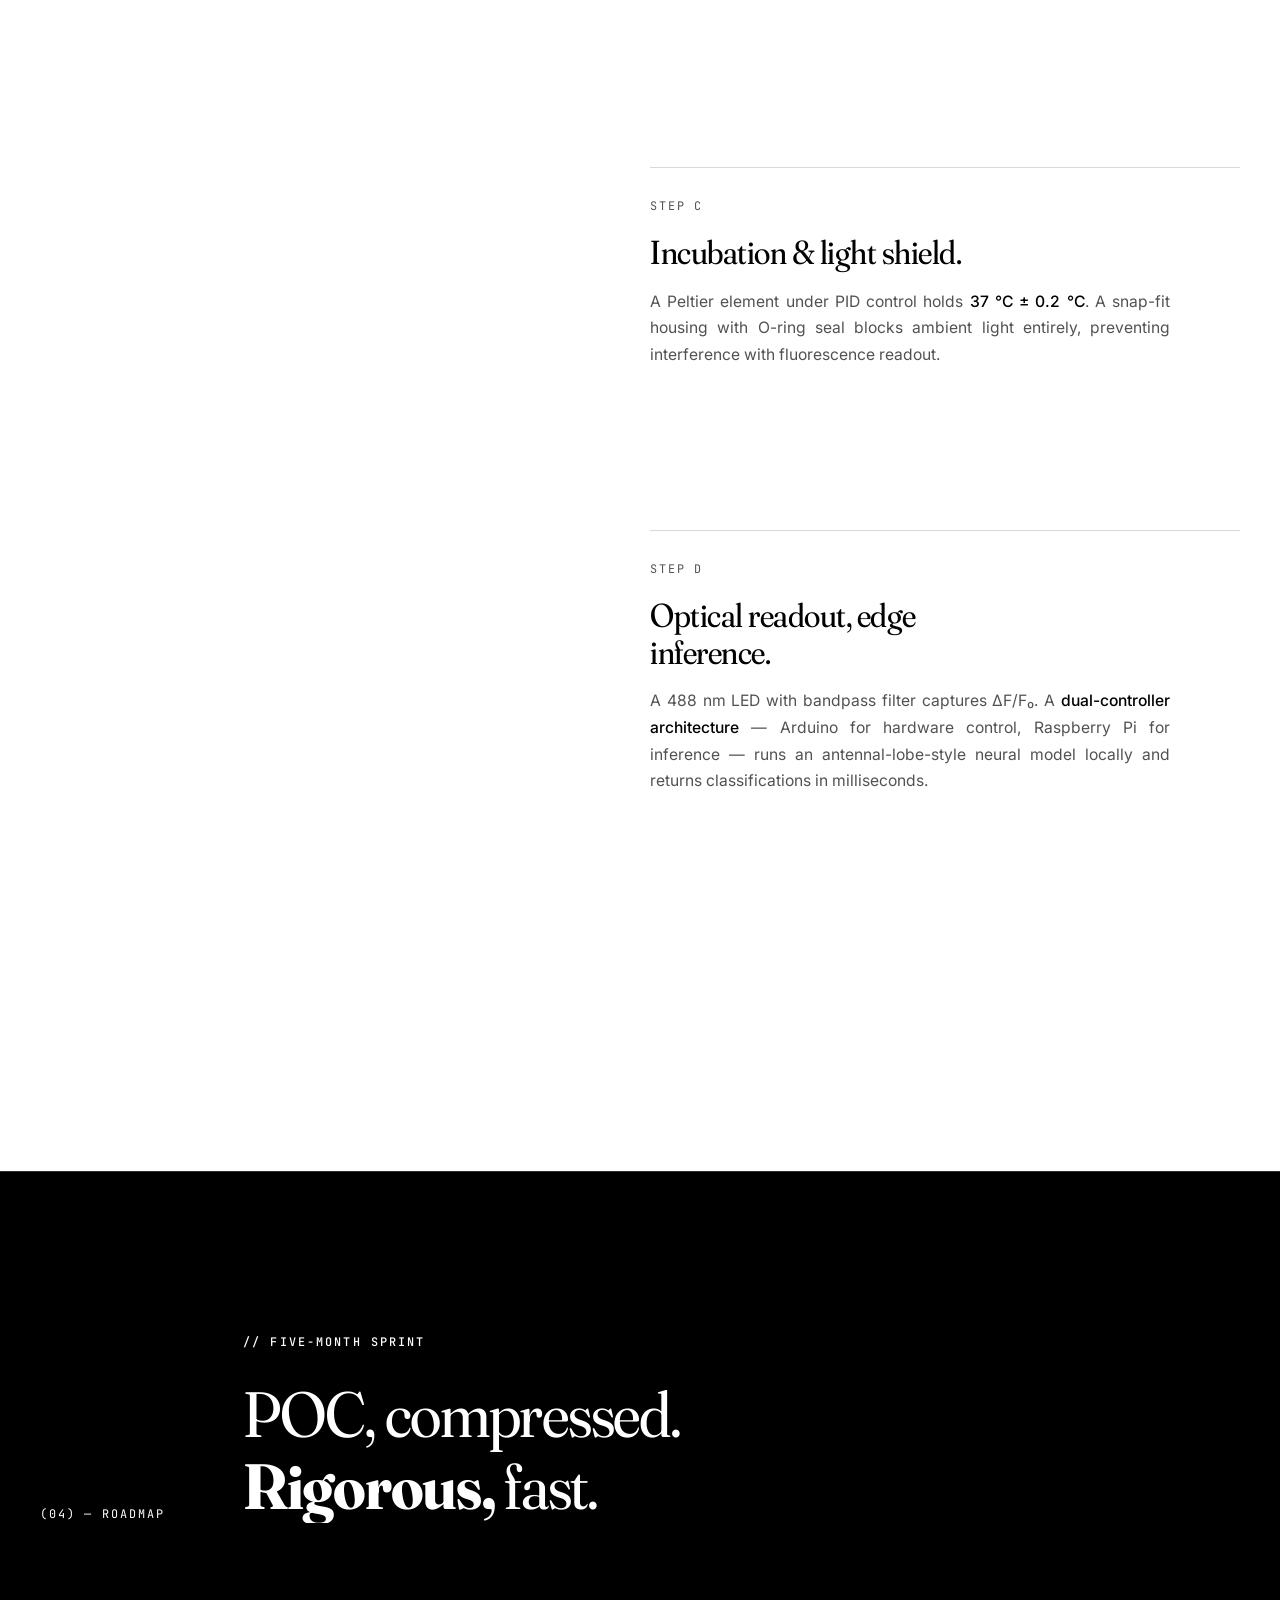
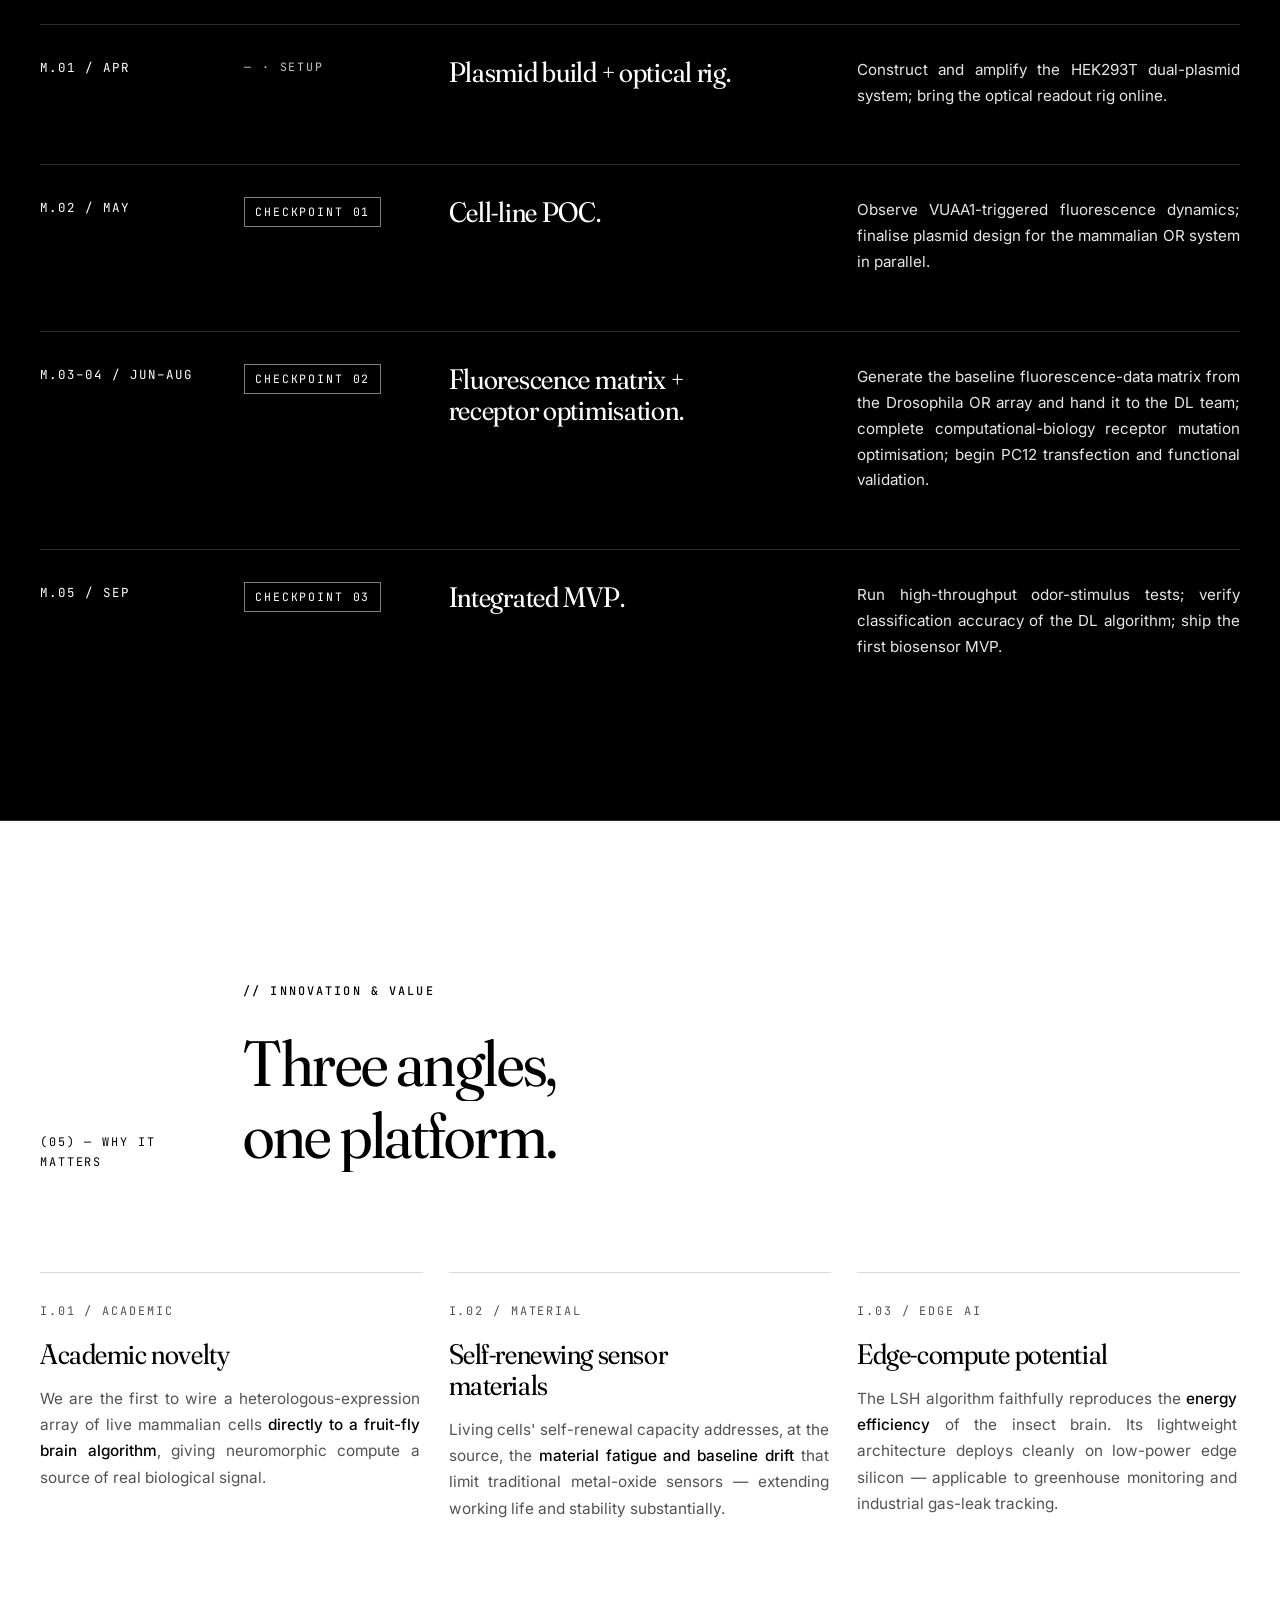
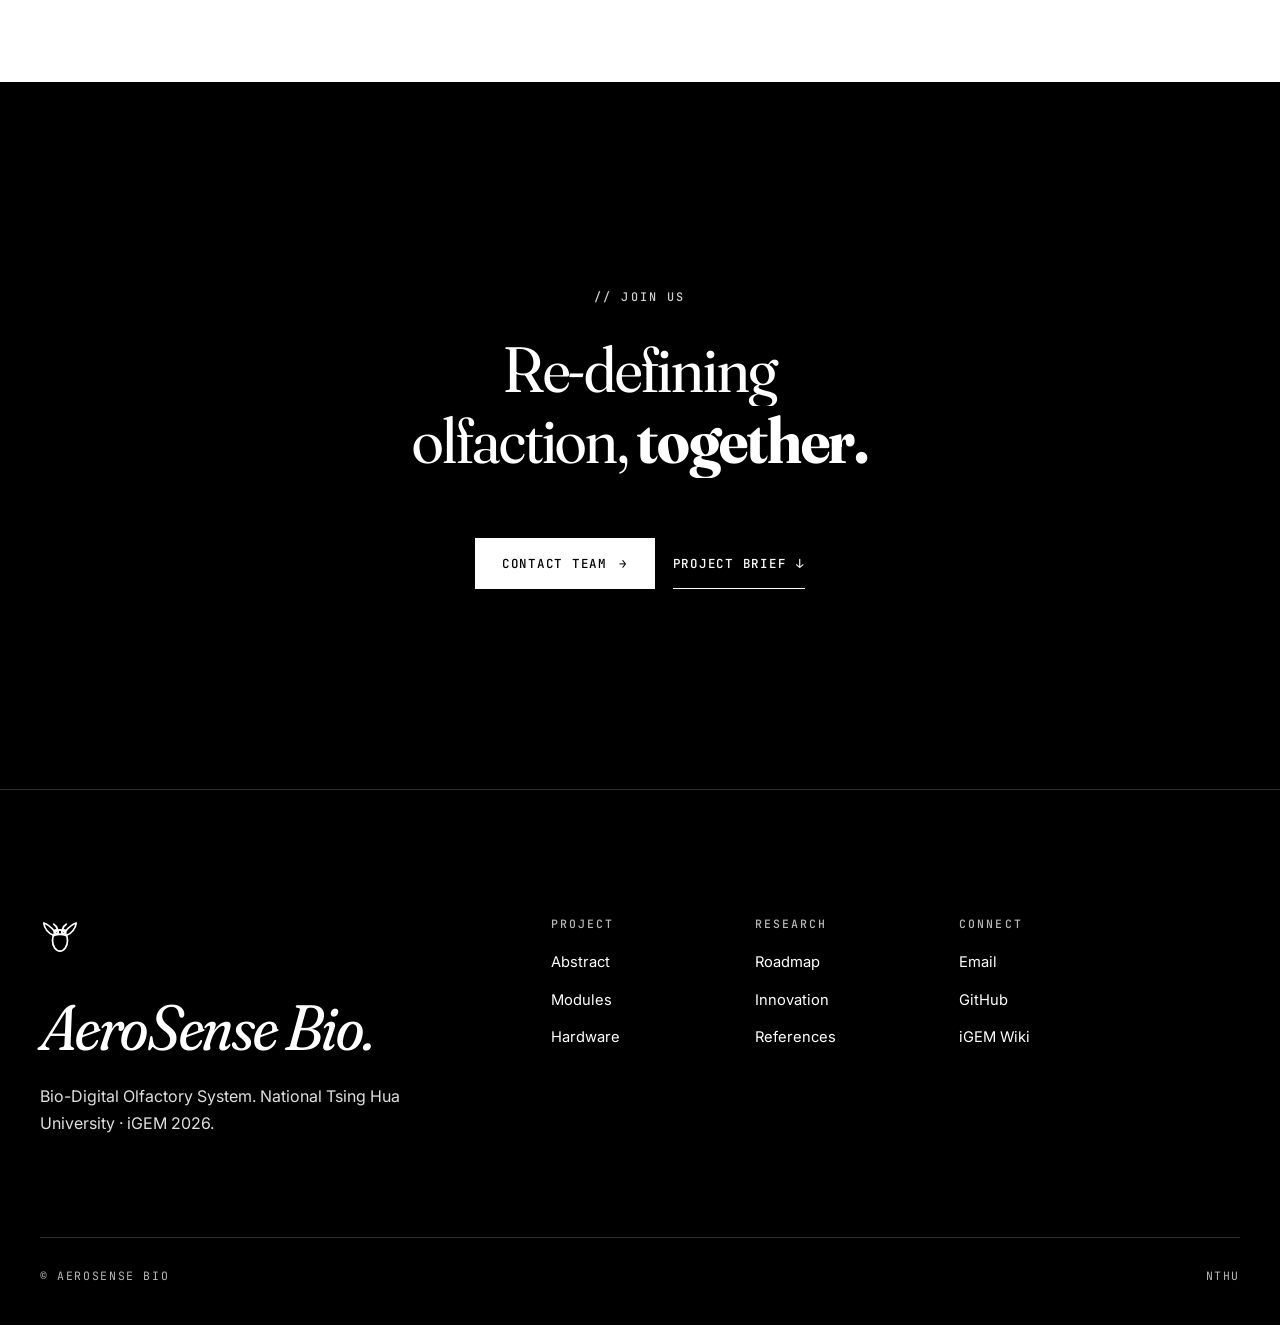
==== commit e204b9f6: "Add files via upload feat: add EN/ZH language toggle + i18n.json dictionary" ====
--- a/index.html
+++ b/index.html
@@ -2,7 +2,7 @@
 <html lang="zh-Hant">
 <head>
 <!-- ================================================================
-     NTHU-FLY · iGEM 2026 · Bio-Digital Olfactory System
+     AeroSense Bio · iGEM 2026 · Bio-Digital Olfactory System
      ================================================================
      檔案說明 / File overview
      ----------------------------------------------------------------
@@ -11,14 +11,20 @@
 
      • 樣式設定請見：assets/styles.css
      • 互動行為請見：assets/script.js
+     • 語系字典請見：assets/i18n.json（中／英文案統一在這裡管理）
      • 設計規範請見：WEBSITE_GUIDELINES.md（v0.3 編輯方向）
      • 舊版（暖色生技風）已封存於：archive/v1-warm.html
 
      維護原則：
-     1. 修改文字內容直接在這裡改，不要動到 assets/ 內檔案
+     1. 修改文字內容請改 assets/i18n.json，不要直接改本檔案
      2. 修改顏色、字級、間距 → 改 assets/styles.css 開頭的 :root tokens
-     3. 修改捲動行為、滑鼠軌跡、揭露動畫 → 改 assets/script.js
+     3. 修改捲動行為、滑鼠軌跡、揭露動畫、語系邏輯 → 改 assets/script.js
      4. 新增區塊請複製現有 <section> 並沿用既定 class 命名
+     5. 新增可翻譯文字 → 在元素加 data-i18n="key.path"，並在 i18n.json 兩個語系都補齊
+
+     可翻譯元素標記方式：
+       <p data-i18n="abstract.body1">中文內文</p>
+       元素的初始內文是中文，i18n 系統載入後依當前語系覆寫。
 ================================================================ -->
 <meta charset="UTF-8" />
 <meta name="viewport" content="width=device-width, initial-scale=1.0" />
@@ -58,8 +64,13 @@
 <!-- ================================================================
      NAV / 頂部導覽列
      固定於頂部，使用 mix-blend-mode: difference 讓文字在黑白區段都可讀
-     左側：品牌標誌（小型線稿果蠅 SVG + NTHU—FLY 字樣）
-     右側：章節錨點 + 行動裝置選單按鈕
+     左側：品牌標誌（小型線稿果蠅 SVG + AeroSense Bio 字樣）
+     右側：章節錨點 + 語系切換 + 行動裝置選單按鈕
+
+     語系切換 .lang 位於 nav-links 與 menu-toggle 之間：
+       • desktop：浮在主選單右側
+       • mobile：與漢堡並列；popover 從按鈕下方展開（不會擋到 menu dropdown，
+         menu dropdown 從 top:60px 開始展開，popover 從按鈕底部 +6px 展開，兩者錯開）
 ================================================================ -->
 <nav class="nav" id="nav">
   <div class="nav-inner">
@@ -86,6 +97,22 @@
       <li><a href="#roadmap">Roadmap</a></li>
       <li><a href="#contact">Contact</a></li>
     </ul>
+
+    <!-- 語系切換 / Language toggle
+         按鈕顯示當前語系縮寫（中／EN…）。點擊展開 popover。
+         popover 中按下選項會切換語系，並寫入 localStorage。
+         選項由 script.js 依 i18n.json 的 _meta.supported 動態產生。
+    -->
+    <div class="lang" id="lang">
+      <button class="lang-toggle" id="lang-toggle"
+              aria-haspopup="listbox" aria-expanded="false"
+              aria-label="Switch language">
+        <span class="lang-current" id="lang-current">中</span>
+        <span class="lang-caret" aria-hidden="true">▾</span>
+      </button>
+      <ul class="lang-popover" id="lang-popover" role="listbox" hidden></ul>
+    </div>
+
     <button class="menu-toggle" id="menu-toggle" aria-label="Open menu">[ menu ]</button>
   </div>
 </nav>
@@ -100,7 +127,7 @@
                           子層 span 從 translateY(102%) → 0
        3. hero-foot：說明文字（lede）+ 兩顆 CTA 按鈕
      ----------------------------------------------------------------
-     若要改文案，直接改 <span> 內文字即可，動畫會繼續正常運作。
+     若要改文案，直接改 i18n.json 對應的 key，動畫會繼續正常運作。
 ================================================================ -->
 <header class="hero s-light" id="top">
   <!-- 上方狀態列：左 = 即時指示燈、右 = 地理座標 -->
@@ -115,7 +142,9 @@
     </div>
   </div>
 
-  <!-- 主標題（每行用 .line 包，動畫從下方推上）-->
+  <!-- 主標題（每行用 .line 包，動畫從下方推上）
+       注意：H1 為英文編輯級主標，依規範 §1「英文可作為標題與標籤」，
+       因此兩個語系下都保持英文，不掛 data-i18n。 -->
   <h1 class="reveal-lines" data-reveal>
     <span class="line"><span>An olfactory</span></span>
     <span class="line"><span>system, learning</span></span>
@@ -124,7 +153,7 @@
 
   <!-- 下方：說明文字 + CTA -->
   <div class="hero-foot">
-    <p class="lede reveal" data-reveal>
+    <p class="lede reveal" data-reveal data-i18n="hero.lede">
       AeroSense Bio 結合果蠅神經運算模型與活體細胞感測陣列，打造可在邊緣裝置即時運行的生機一體（Bio-digital）仿生電子鼻。捕捉 ppb 級揮發性有機化合物，作為農業與醫療早期預警平台。
     </p>
     <div class="hero-actions reveal" data-reveal>
@@ -163,14 +192,14 @@
     </div>
 
     <div class="abstract-grid">
-      <p class="ab-quote reveal" data-reveal>
+      <p class="ab-quote reveal" data-reveal data-i18n="abstract.quote">
         植物在染病初期釋放的揮發性有機化合物（VOCs），是極具價值的早期求救訊號 — 卻幾乎沒有現有感測技術能在田間環境中精準聽見它。
       </p>
       <div class="ab-body reveal" data-reveal>
-        <p>
+        <p data-i18n="abstract.body1">
           AeroSense Bio 突破傳統硬體限制，利用表現果蠅嗅覺受體的活體細胞陣列作為感測核心，發揮自然界千萬年演化出的極致靈敏度。
         </p>
-        <p>
+        <p data-i18n="abstract.body2">
           在運算後端，導入仿生資料處理演算法，將高維度的螢光動態訊號轉化為精準的疾病辨識結果。低功耗、高專一性、可自我修復 — 並能無縫部署至邊緣運算裝置。
         </p>
       </div>
@@ -196,10 +225,10 @@
        • script.js 將 body 加上 .is-dark，進度條同步轉白
      ----------------------------------------------------------------
      卡片結構（.module）：
-       • .m-num：模組編號（M·01 / Bio-Sensing）
-       • h3：中文模組名稱
-       • p：技術說明
-       • .m-tags：技術關鍵字標籤
+       • .m-num：模組編號（M·01 / Bio-Sensing）— 不翻譯
+       • h3：模組名稱 data-i18n="modules.mX.title"
+       • p：技術說明 data-i18n="modules.mX.body"
+       • .m-tags：技術關鍵字標籤 — 不翻譯
      新增模組請複製整個 <article class="module"> 區塊。
 ================================================================ -->
 <section id="modules" class="section s-dark modules" data-theme="dark">
@@ -220,8 +249,8 @@
       <!-- 模組 1：生物感測 -->
       <article class="module">
         <div class="m-num">M·01 / Bio-Sensing</div>
-        <h3>昆蟲嗅覺受體之異源表現</h3>
-        <p>
+        <h3 data-i18n="modules.m1.title">昆蟲嗅覺受體之異源表現</h3>
+        <p data-i18n="modules.m1.body">
           以 HEK293T 為平台，雙質體共轉染策略快速建立氣味感測元件。GCaMP6 螢光動態驗證受體活化，並導入 AlphaFold 與分子對接進行 AI 輔助蛋白突變優化。
         </p>
         <div class="m-tags">
@@ -234,8 +263,8 @@
       <!-- 模組 2：神經運算 -->
       <article class="module">
         <div class="m-num">M·02 / Neural Compute</div>
-        <h3>仿生神經運算與深度學習</h3>
-        <p>
+        <h3 data-i18n="modules.m2.title">仿生神經運算與深度學習</h3>
+        <p data-i18n="modules.m2.body">
           模擬果蠅觸角葉（AL）側向抑制與蕈狀體（MB）的局部敏感雜湊（LSH）稀疏編碼。將高維螢光矩陣轉為精準分類，活體雙光子鈣離子造影提供生物學基準。
         </p>
         <div class="m-tags">
@@ -248,8 +277,8 @@
       <!-- 模組 3：跨物種升級 -->
       <article class="module">
         <div class="m-num">M·03 / Cross-species</div>
-        <h3>哺乳動物嗅覺仿生平台</h3>
-        <p>
+        <h3 data-i18n="modules.m3.title">哺乳動物嗅覺仿生平台</h3>
+        <p data-i18n="modules.m3.body">
           PC12 神經細胞系表現狗、貓與人類特異性 OR、伴侶蛋白 RTP1S 與 G<sub>αolf</sub>。透過 cAMP 與鈣離子訊號比較跨物種靈敏度，作為次世代感測升級基礎。
         </p>
         <div class="m-tags">
@@ -273,6 +302,9 @@
      ----------------------------------------------------------------
      捲動效果完全靠 CSS sticky 達成，不需要 JS。
      如要新增硬體步驟，直接複製 .hwcard，sticky 圖層自動延長。
+
+     注意：硬體 H3 標題在兩個語系下皆保持英文（編輯級標語），
+     僅 <p> 內描述受 i18n 控制。
 ================================================================ -->
 <section id="hardware" class="section s-light hardware-stage">
   <div class="wrap">
@@ -305,28 +337,28 @@
         <article class="hwcard reveal" data-reveal>
           <div class="hw-step">Step A</div>
           <h3>Disposable ALI bio-cartridge.</h3>
-          <p>
+          <p data-i18n="hardware.a.body">
             聚碳酸酯奈米微孔濾膜載體，<strong>PDL 生物錨定</strong>搭配低熔點洋菜膠相變固水技術，徹底消除運送途中之液面搖晃，把活體細胞陣列做成可拋棄的耗材單元。
           </p>
         </article>
         <article class="hwcard reveal" data-reveal>
           <div class="hw-step">Step B</div>
           <h3>Direct gas perfusion.</h3>
-          <p>
+          <p data-i18n="hardware.b.body">
             微型氣泵以低流速導入呼出氣袋檢體；串聯氣道確保陣列濃度一致；<strong>0.22 µm 醫療級濾嘴</strong>維持生物安全。
           </p>
         </article>
         <article class="hwcard reveal" data-reveal>
           <div class="hw-step">Step C</div>
           <h3>Incubation &amp; light shield.</h3>
-          <p>
+          <p data-i18n="hardware.c.body">
             Peltier 致冷／加熱晶片搭配 PID 控制，<strong>37 °C 恆溫</strong>誤差 ± 0.2 °C；卡扣 + O-ring 達成絕對物理避光，杜絕外部光源干擾螢光擷取。
           </p>
         </article>
         <article class="hwcard reveal" data-reveal>
           <div class="hw-step">Step D</div>
           <h3>Optical readout, edge inference.</h3>
-          <p>
+          <p data-i18n="hardware.d.body">
             488 nm LED + 帶通濾光片擷取 ΔF/F₀；<strong>雙腦架構</strong>（Arduino 控制 + Raspberry Pi 推論）本地端執行類觸角葉神經網路模型，毫秒級回傳分類結果。
           </p>
         </article>
@@ -339,10 +371,10 @@
      SECTION 04 — ROADMAP / 五個月時程（深色反相區）
      ----------------------------------------------------------------
      四列時程（.roadmap-row），每列 4 個欄位：
-       • .rm-month：月份（M.01 / Apr）
-       • .rm-tag：階段標籤或 Checkpoint pill
-       • h3：英文主標
-       • p：中文細節
+       • .rm-month：月份（M.01 / Apr）— 不翻譯
+       • .rm-tag：階段標籤或 Checkpoint pill — 不翻譯
+       • h3：英文主標 — 不翻譯（編輯級標語）
+       • p：細節 data-i18n="roadmap.rX.body"
      ----------------------------------------------------------------
      新增里程碑：複製 .roadmap-row。Checkpoint 用 <span class="pill">。
 ================================================================ -->
@@ -364,25 +396,25 @@
         <div class="rm-month">M.01 / Apr</div>
         <div class="rm-tag">— · Setup</div>
         <h3>Plasmid build + optical rig.</h3>
-        <p>完成 HEK293T 雙質體序列建構與擴增；備妥基礎光學觀測環境。</p>
+        <p data-i18n="roadmap.r1.body">完成 HEK293T 雙質體序列建構與擴增；備妥基礎光學觀測環境。</p>
       </article>
       <article class="roadmap-row reveal" data-reveal>
         <div class="rm-month">M.02 / May</div>
         <div class="rm-tag"><span class="pill">Checkpoint 01</span></div>
         <h3>Cell-line POC.</h3>
-        <p>觀測 VUAA1 激發之螢光動態反應；同步完成哺乳動物 OR 系統質體設計。</p>
+        <p data-i18n="roadmap.r2.body">觀測 VUAA1 激發之螢光動態反應；同步完成哺乳動物 OR 系統質體設計。</p>
       </article>
       <article class="roadmap-row reveal" data-reveal>
         <div class="rm-month">M.03–04 / Jun–Aug</div>
         <div class="rm-tag"><span class="pill">Checkpoint 02</span></div>
         <h3>Fluorescence matrix + receptor optimisation.</h3>
-        <p>產出果蠅 OR 陣列基礎螢光資料矩陣交予 DL 團隊；完成計算生物學受體突變優化；啟動 PC12 轉染與功能驗證。</p>
+        <p data-i18n="roadmap.r3.body">產出果蠅 OR 陣列基礎螢光資料矩陣交予 DL 團隊；完成計算生物學受體突變優化；啟動 PC12 轉染與功能驗證。</p>
       </article>
       <article class="roadmap-row reveal" data-reveal>
         <div class="rm-month">M.05 / Sep</div>
         <div class="rm-tag"><span class="pill">Checkpoint 03</span></div>
         <h3>Integrated MVP.</h3>
-        <p>完成高通量氣味刺激測試與 DL 演算法分類準確率驗證；產出初代生物感測 MVP。</p>
+        <p data-i18n="roadmap.r4.body">完成高通量氣味刺激測試與 DL 演算法分類準確率驗證；產出初代生物感測 MVP。</p>
       </article>
     </div>
   </div>
@@ -410,18 +442,18 @@
     <div class="innov-grid reveal-stagger" data-reveal>
       <article class="innov">
         <div class="innov-num">i.01 / Academic</div>
-        <h3>學術創新</h3>
-        <p>首創將活體哺乳動物細胞之異源表現陣列<strong>直接對接果蠅大腦演算法</strong>，為神經形態運算提供真實生物訊號來源。</p>
+        <h3 data-i18n="innov.i1.title">學術創新</h3>
+        <p data-i18n="innov.i1.body">首創將活體哺乳動物細胞之異源表現陣列<strong>直接對接果蠅大腦演算法</strong>，為神經形態運算提供真實生物訊號來源。</p>
       </article>
       <article class="innov">
         <div class="innov-num">i.02 / Material</div>
-        <h3>解決材料老化痛點</h3>
-        <p>細胞自我更新能力，從根本解決傳統金屬氧化物感測器的<strong>材料疲勞與基線漂移</strong>，大幅延長感測器壽命與穩定性。</p>
+        <h3 data-i18n="innov.i2.title">解決材料老化痛點</h3>
+        <p data-i18n="innov.i2.body">細胞自我更新能力，從根本解決傳統金屬氧化物感測器的<strong>材料疲勞與基線漂移</strong>，大幅延長感測器壽命與穩定性。</p>
       </article>
       <article class="innov">
         <div class="innov-num">i.03 / Edge AI</div>
-        <h3>邊緣運算潛力</h3>
-        <p>LSH 演算法忠實還原昆蟲大腦<strong>極高能效比</strong>，輕量化架構適合部署於低功耗邊緣晶片，廣泛應用於溫室監測與工業氣體洩漏追蹤。</p>
+        <h3 data-i18n="innov.i3.title">邊緣運算潛力</h3>
+        <p data-i18n="innov.i3.body">LSH 演算法忠實還原昆蟲大腦<strong>極高能效比</strong>，輕量化架構適合部署於低功耗邊緣晶片，廣泛應用於溫室監測與工業氣體洩漏追蹤。</p>
       </article>
     </div>
   </div>
@@ -475,7 +507,7 @@
           </svg>
         </span>
         <h2>AeroSense <i>Bio.</i></h2>
-        <p>Bio-Digital Olfactory System. National Tsing Hua University · iGEM 2026.</p>
+        <p data-i18n="footer.brand_desc">Bio-Digital Olfactory System. National Tsing Hua University · iGEM 2026.</p>
       </div>
 
       <div class="f-col">
@@ -511,7 +543,7 @@
   </div>
 </footer>
 
-<!-- 行為腳本：滑鼠軌跡、捲動進度、揭露動畫、深色區段偵測、行動裝置選單 -->
+<!-- 行為腳本：滑鼠軌跡、捲動進度、揭露動畫、深色區段偵測、行動裝置選單、語系切換 -->
 <script src="assets/script.js"></script>
 </body>
 </html>
--- a/assets/styles.css
+++ b/assets/styles.css
@@ -309,6 +309,171 @@
 
 
 /* ================================================================
+   07b. LANGUAGE TOGGLE / 語系切換
+   ----------------------------------------------------------------
+   位於 nav-links 與 menu-toggle 之間，顯示當前語系（中／EN…）。
+   點擊展開 popover 列出可選語系。
+   設計原則（依 §4 配色 / §5 字型 / §8.6 motion）：
+     • 純黑白；不引入第四色
+     • JetBrains Mono 0.78rem，配合 nav 排版視覺統一
+     • hover 僅 2px 上抬 + 背景反相，無 emerald 光暈
+     • popover 揭開動畫 240ms ease-out
+================================================================ */
+.lang {
+  position: relative;
+  display: inline-flex;
+  align-items: center;
+  margin-left: 24px;     /* 與 nav-links 間隔 */
+}
+.lang-toggle {
+  background: none;
+  border: 1px solid transparent;
+  color: inherit;
+  font: inherit;
+  cursor: pointer;
+  display: inline-flex;
+  align-items: center;
+  gap: 6px;
+  padding: 6px 10px;
+  border-radius: 999px;
+  letter-spacing: 0.16em;
+  transition:
+    background 0.25s var(--ease),
+    color 0.25s var(--ease),
+    border-color 0.25s var(--ease),
+    transform 0.25s var(--ease);
+}
+.lang-toggle:hover,
+.lang-toggle[aria-expanded="true"] {
+  background: var(--black);
+  color: var(--white);
+  border-color: var(--black);
+  transform: translateY(-1px);
+}
+body.is-dark .lang-toggle:hover,
+body.is-dark .lang-toggle[aria-expanded="true"] {
+  background: var(--white);
+  color: var(--black);
+  border-color: var(--white);
+}
+.lang-toggle:focus-visible {
+  outline: 2px solid currentColor;
+  outline-offset: 2px;
+}
+.lang-current { font-weight: 600; }
+.lang-caret {
+  font-size: 0.7em;
+  line-height: 1;
+  opacity: 0.7;
+  transition: transform 0.25s var(--ease);
+}
+.lang-toggle[aria-expanded="true"] .lang-caret {
+  transform: rotate(180deg);
+}
+
+/* Popover：從按鈕下方 6px 開始展開
+   不會擋到 mobile menu dropdown（dropdown 從 top:60px 開始，
+   popover 從按鈕底緣 +6px 開始，於 nav 高度內部錯開） */
+.lang-popover {
+  position: absolute;
+  top: calc(100% + 6px);
+  right: 0;
+  min-width: 120px;
+  margin: 0;
+  padding: 6px;
+  list-style: none;
+  background: var(--white);
+  color: var(--black);
+  border: 1px solid var(--ink-20);
+  border-radius: 12px;
+  box-shadow: 0 12px 32px rgba(0, 0, 0, 0.08);
+  font-family: var(--font-mono);
+  font-size: 0.78rem;
+  letter-spacing: 0.16em;
+  text-transform: uppercase;
+  mix-blend-mode: normal;        /* 避免被 nav 的 difference 反相 */
+  transform-origin: top right;
+  z-index: 110;
+
+  /* 揭開動畫 */
+  opacity: 0;
+  transform: translateY(-4px) scale(0.98);
+  transition:
+    opacity 0.24s var(--ease),
+    transform 0.24s var(--ease);
+  pointer-events: none;
+}
+.lang-popover[data-open="true"] {
+  opacity: 1;
+  transform: translateY(0) scale(1);
+  pointer-events: auto;
+}
+body.is-dark .lang-popover {
+  background: var(--black);
+  color: var(--white);
+  border-color: rgba(255,255,255,0.16);
+  box-shadow: 0 12px 32px rgba(0, 0, 0, 0.5);
+}
+.lang-popover li {
+  margin: 0;
+}
+.lang-option {
+  width: 100%;
+  background: none;
+  border: none;
+  color: inherit;
+  font: inherit;
+  cursor: pointer;
+  text-align: left;
+  padding: 8px 12px;
+  border-radius: 8px;
+  display: flex;
+  align-items: center;
+  justify-content: space-between;
+  gap: 12px;
+  letter-spacing: 0.16em;
+  transition: background 0.18s var(--ease), color 0.18s var(--ease);
+}
+.lang-option:hover,
+.lang-option:focus-visible {
+  background: rgba(0, 0, 0, 0.06);
+  outline: none;
+}
+body.is-dark .lang-option:hover,
+body.is-dark .lang-option:focus-visible {
+  background: rgba(255, 255, 255, 0.08);
+}
+.lang-option[aria-selected="true"] {
+  background: var(--black);
+  color: var(--white);
+}
+body.is-dark .lang-option[aria-selected="true"] {
+  background: var(--white);
+  color: var(--black);
+}
+.lang-option .lang-code {
+  font-weight: 600;
+}
+.lang-option .lang-name {
+  opacity: 0.65;
+  font-size: 0.92em;
+  text-transform: none;
+  letter-spacing: 0;
+}
+
+/* prefers-reduced-motion：關掉所有過渡 */
+@media (prefers-reduced-motion: reduce) {
+  .lang-toggle,
+  .lang-popover,
+  .lang-caret,
+  .lang-option {
+    transition: none !important;
+    transform: none !important;
+  }
+}
+
+
+/* ================================================================
    08. BUTTONS / 按鈕
    ----------------------------------------------------------------
    • .btn / .btn-primary：方形實心按鈕，hover 反白（黑↔白）
@@ -920,6 +1085,12 @@
   .nav-links.open { display: flex; }
   .menu-toggle { display: inline-block; padding: 4px 8px; }
 
+  /* 語系切換在 mobile 時與漢堡並列；popover 仍 anchor 到按鈕本身，
+     不會與從 top:60px 展開的 menu dropdown 衝突 */
+  .lang { margin-left: auto; margin-right: 8px; }
+  .lang-toggle { padding: 4px 10px; }
+  .lang-popover { right: 0; min-width: 140px; }
+
   .modules .module,
   .innov,
   .footer-grid .f-col { grid-column: 1 / -1; }
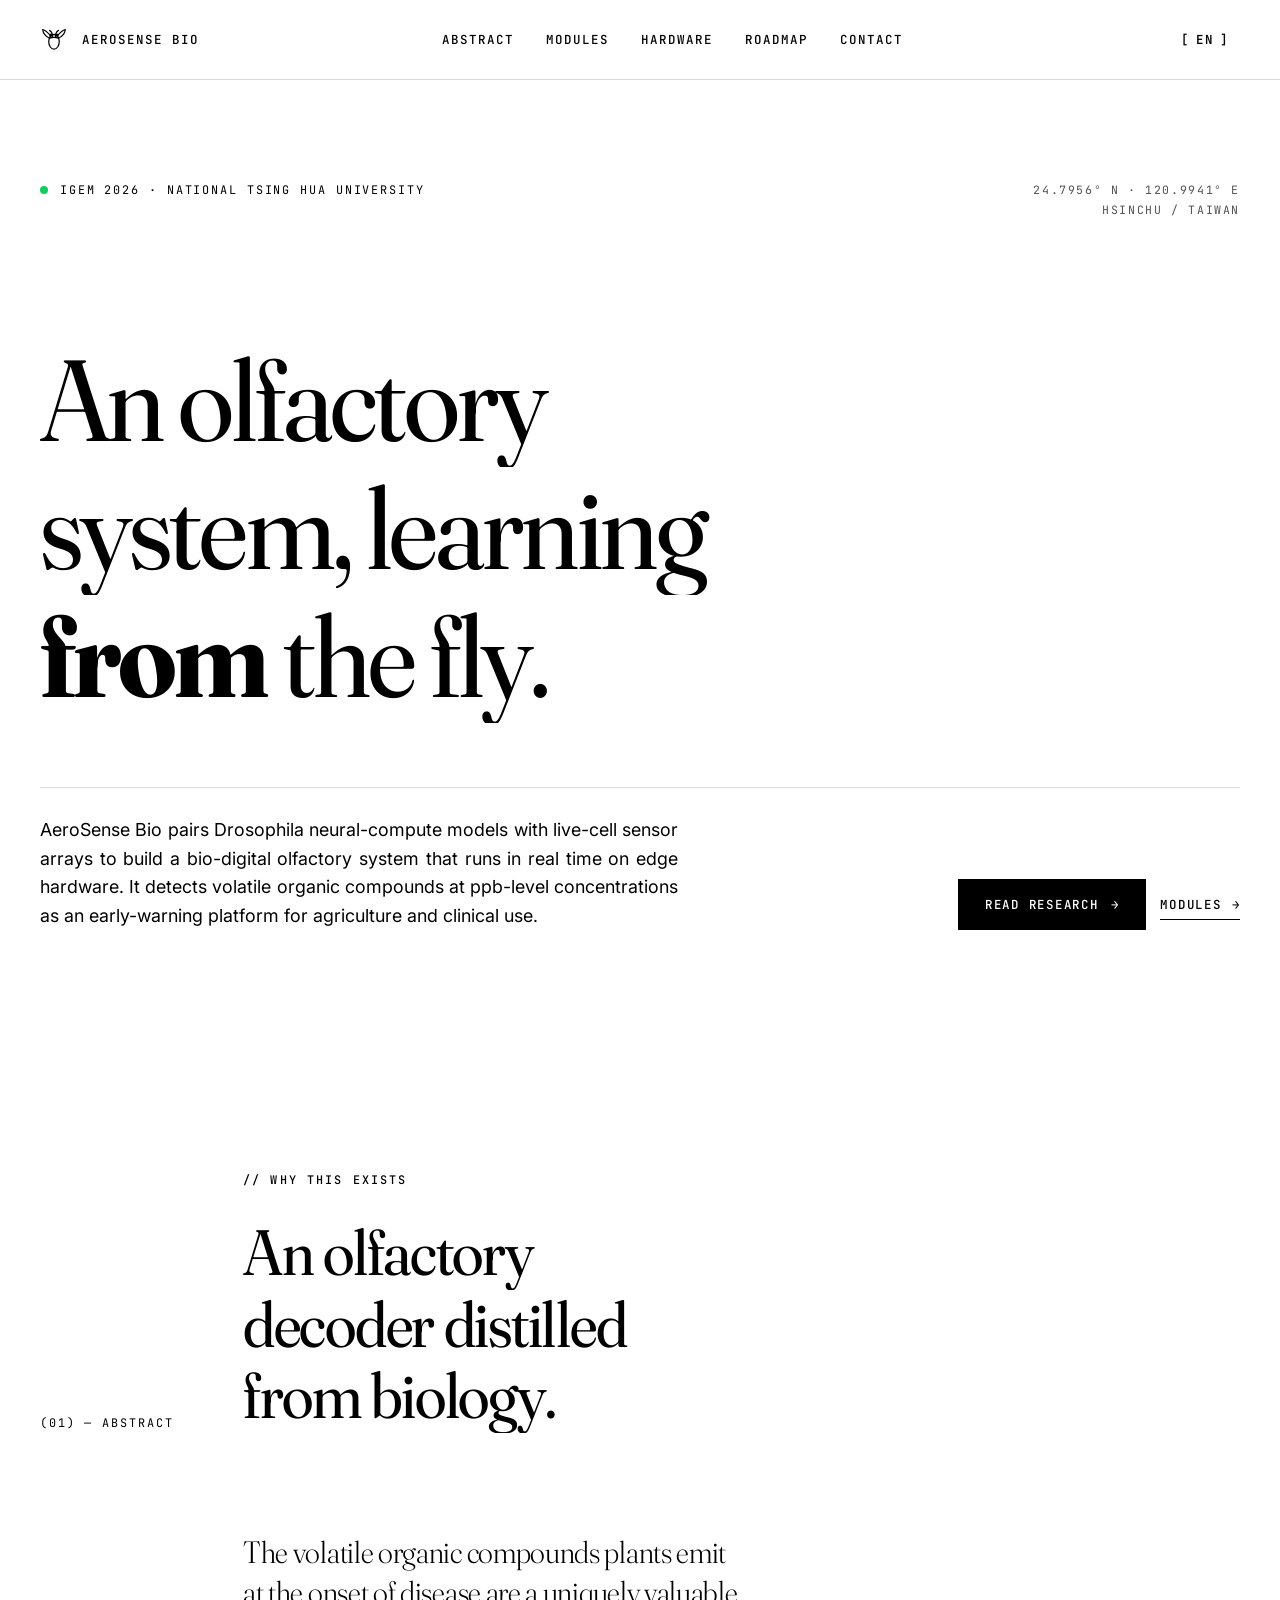
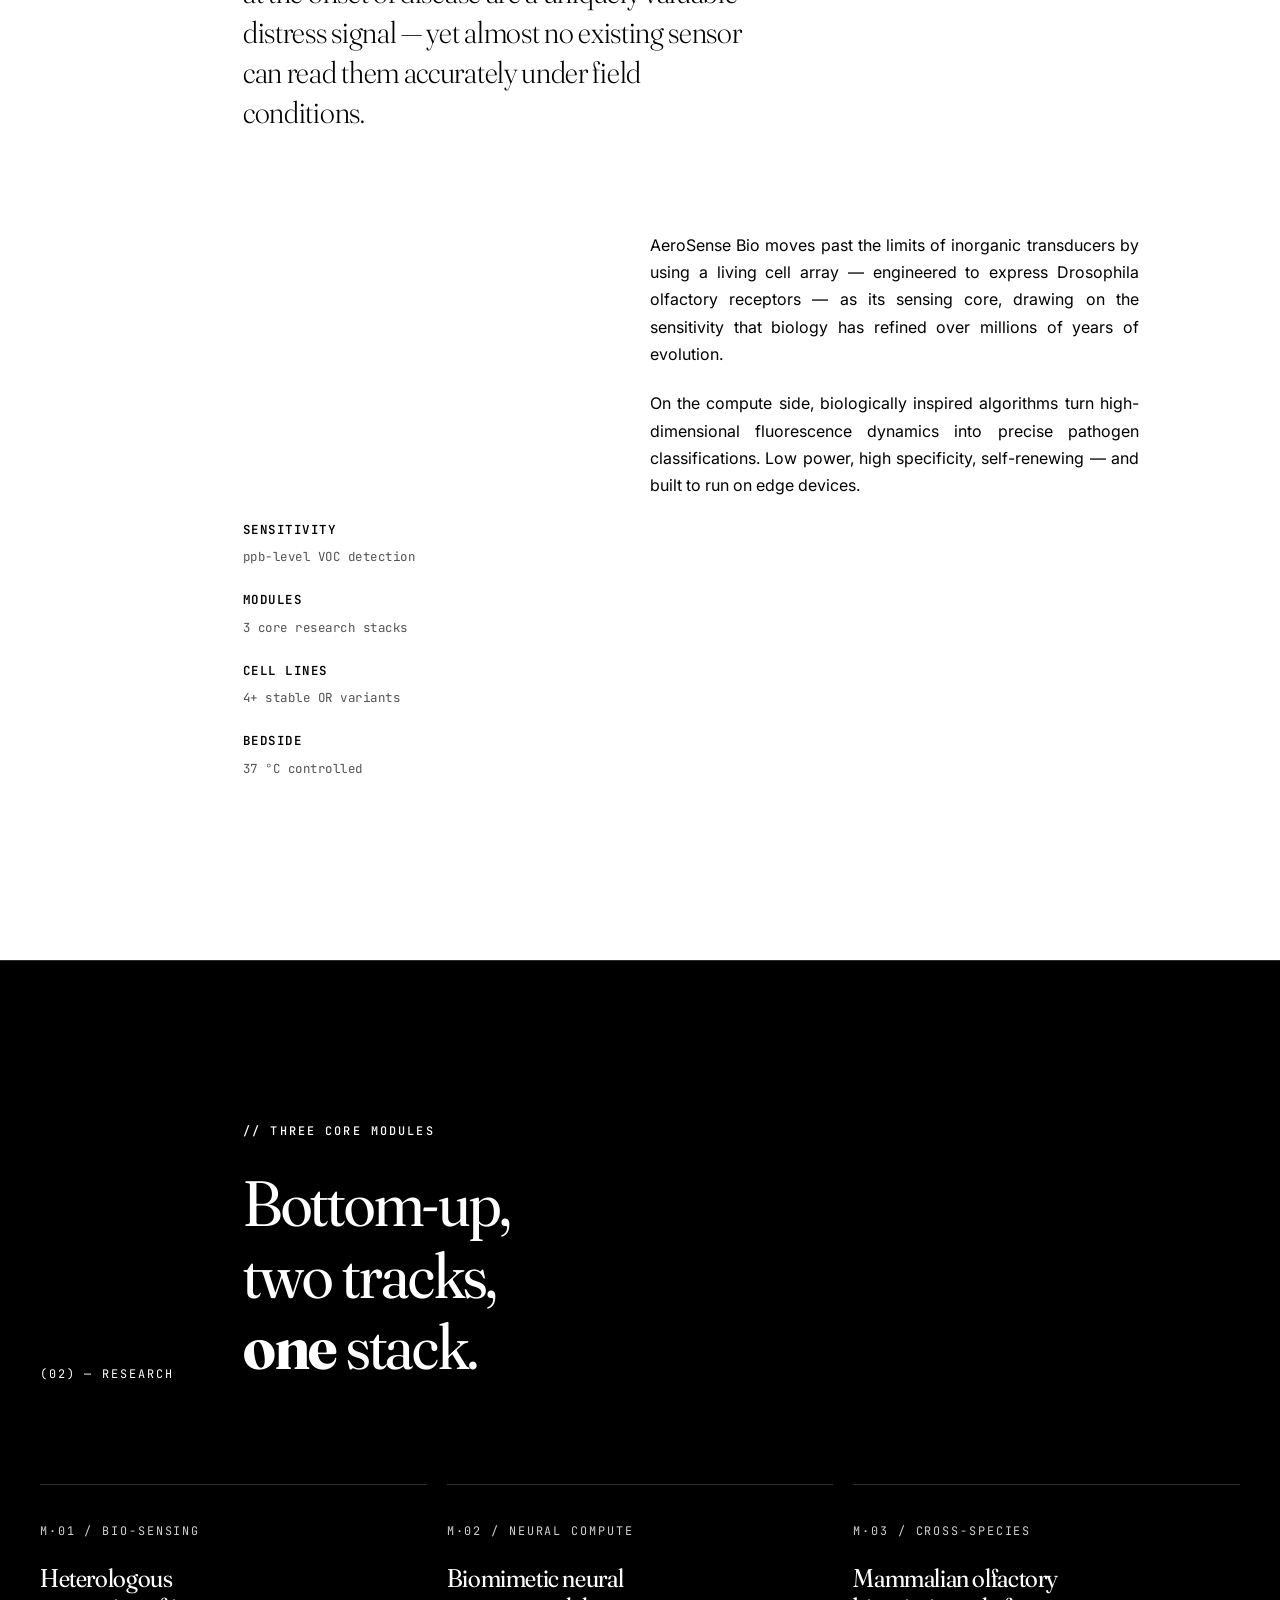
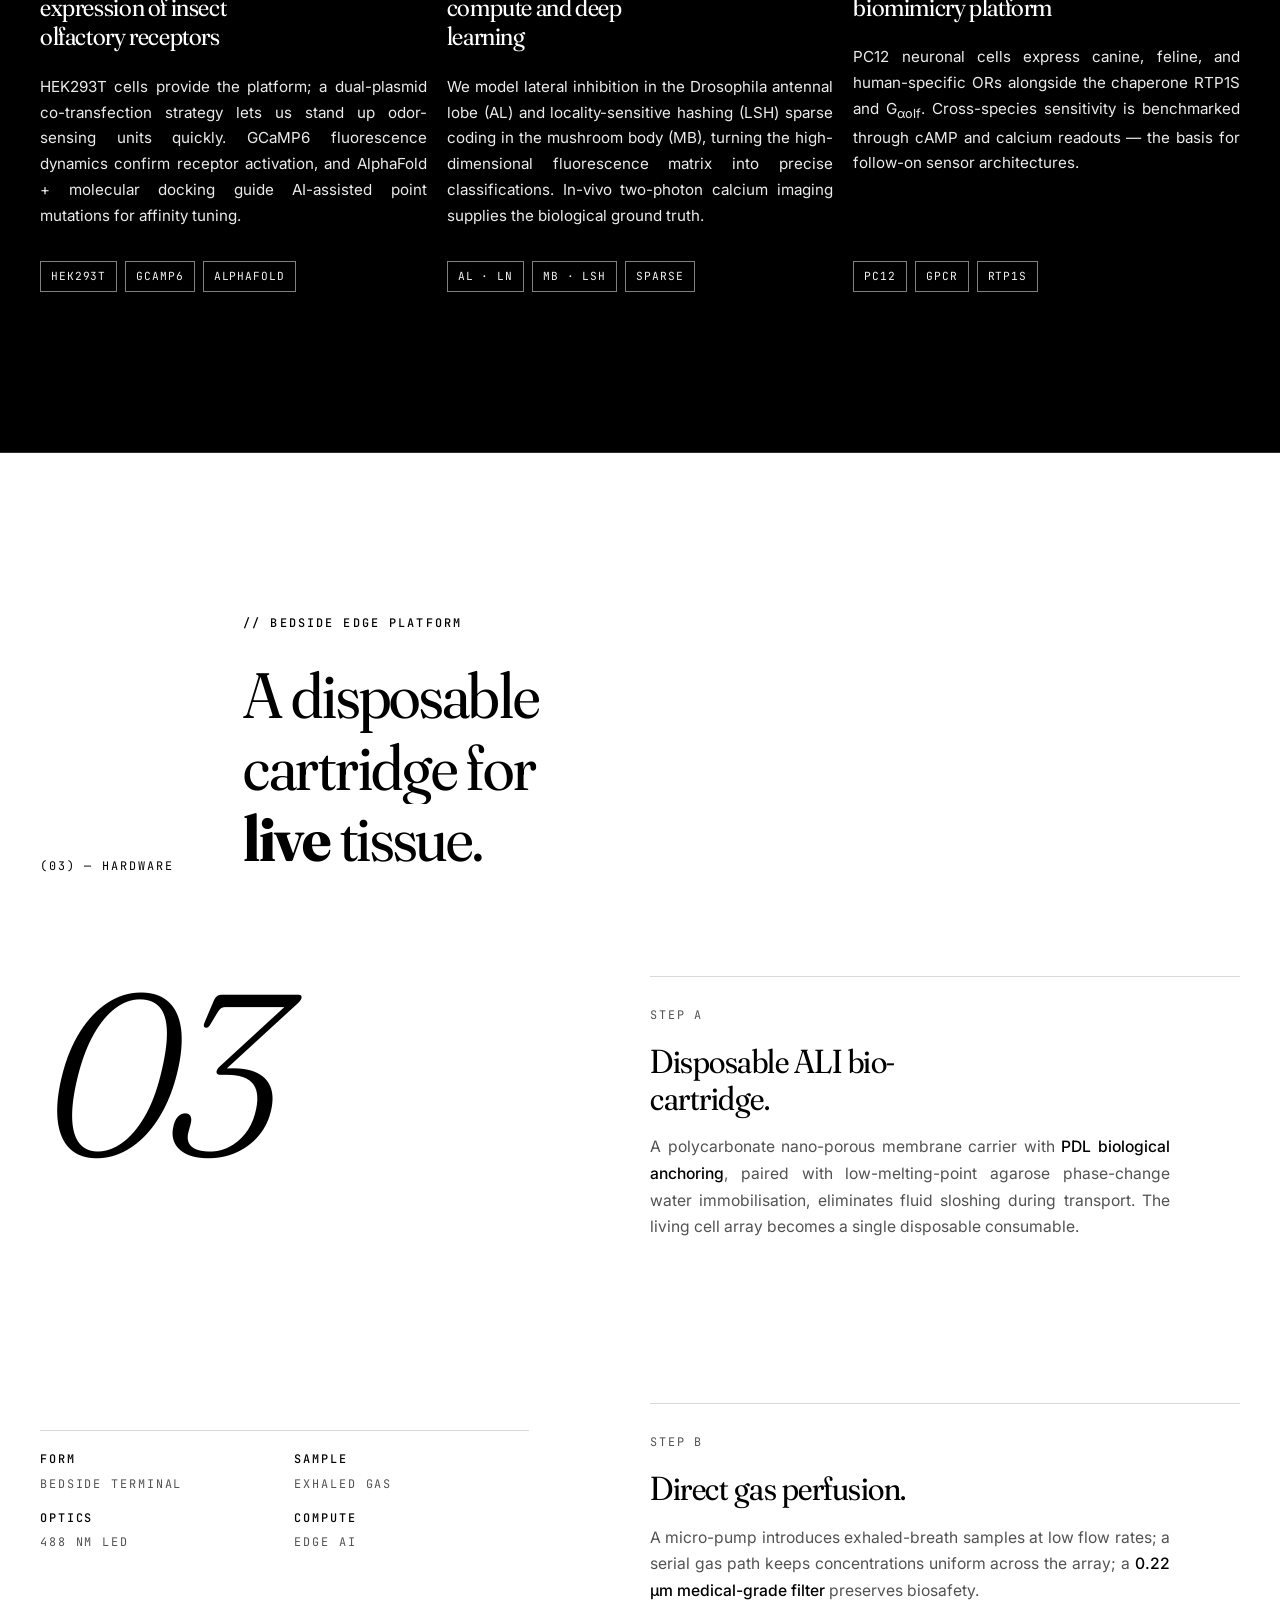
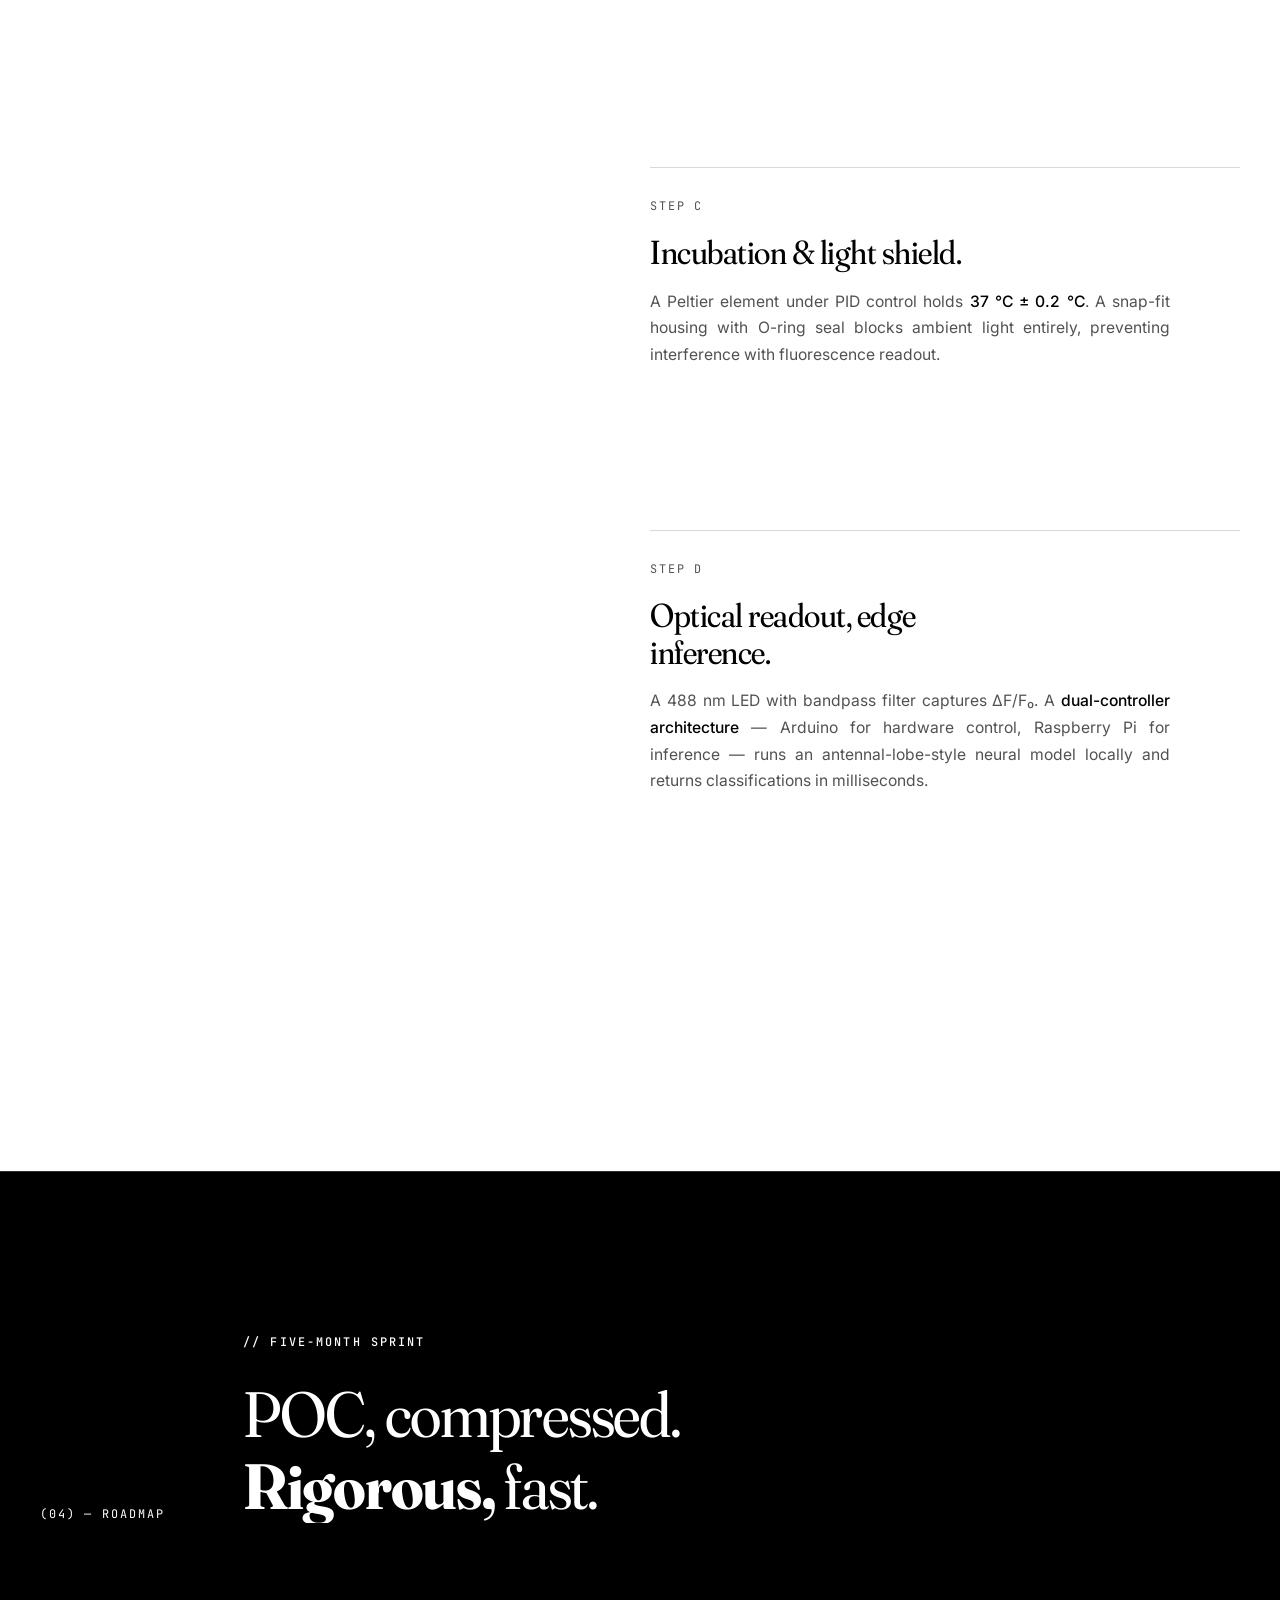
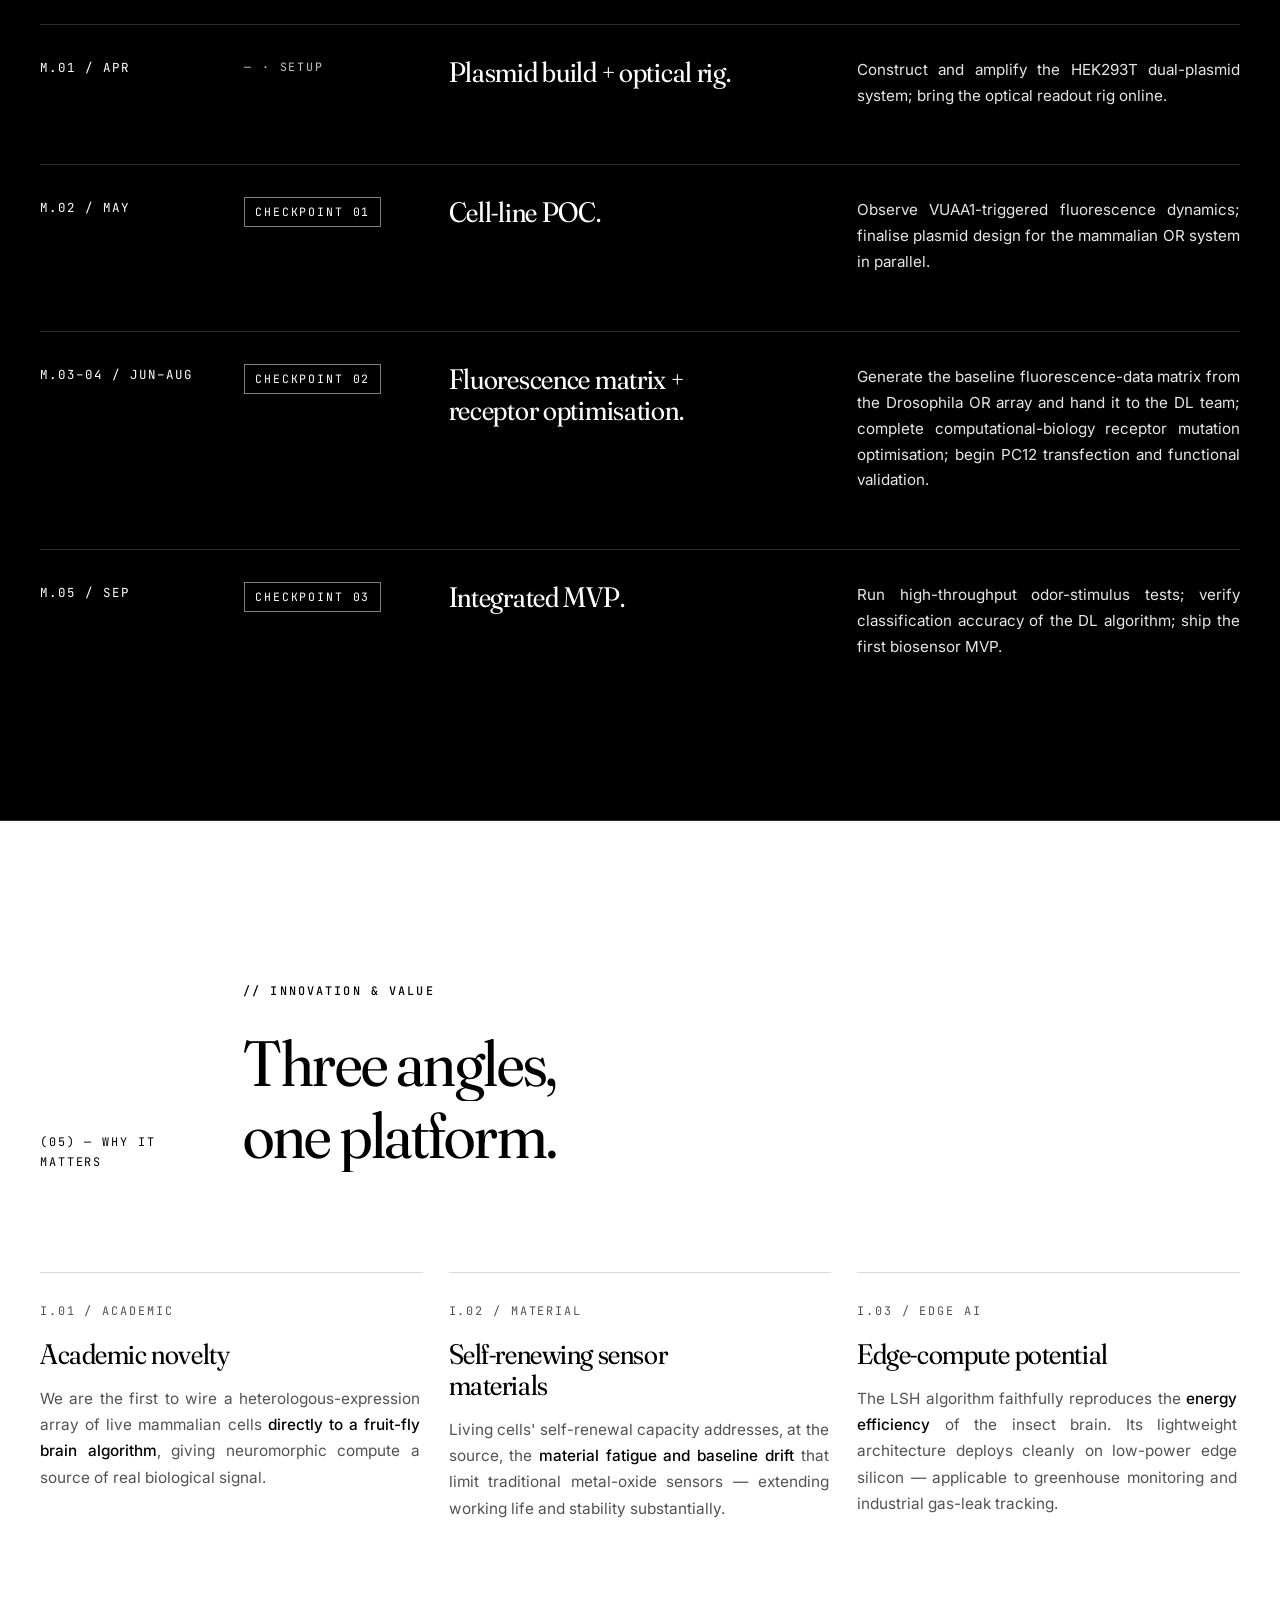
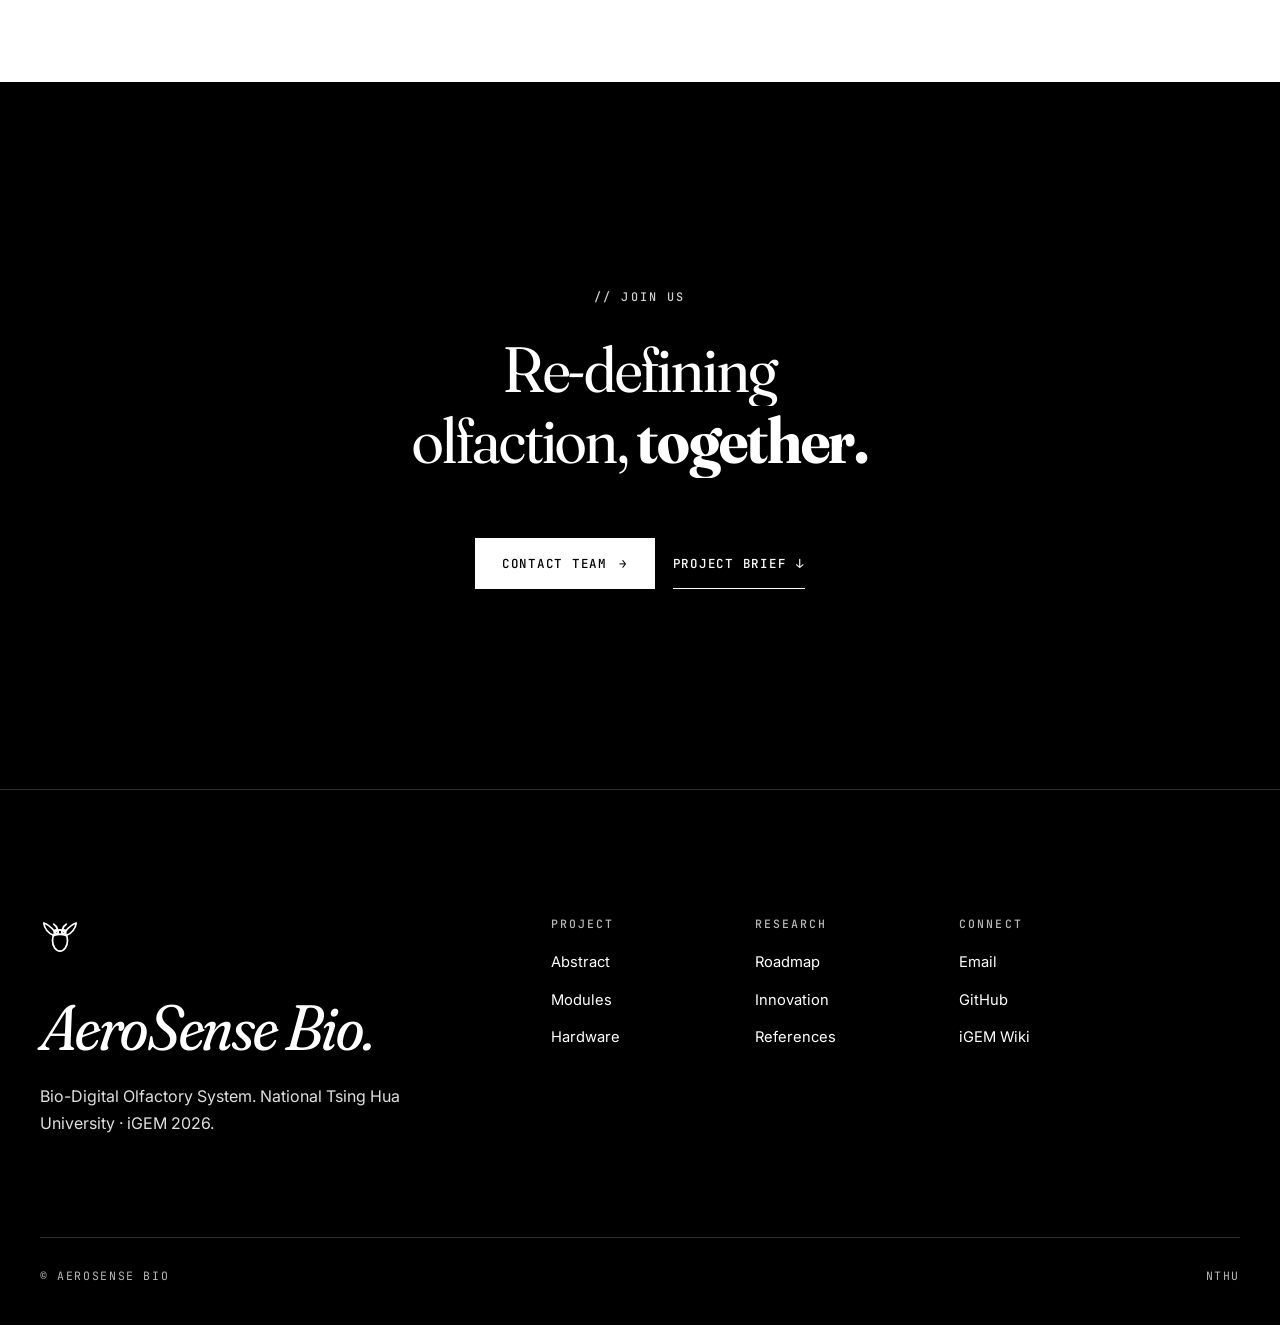
==== commit 237cf18b: "Update index.html fix: simplify lang-toggle markup ([ 中 ] style)" ====
--- a/index.html
+++ b/index.html
@@ -99,18 +99,15 @@
     </ul>
 
     <!-- 語系切換 / Language toggle
-         按鈕顯示當前語系縮寫（中／EN…）。點擊展開 popover。
-         popover 中按下選項會切換語系，並寫入 localStorage。
+         與 [ menu ] 按鈕同一個編輯級調性：純文字 + 方括弧，無外框、無圓角。
+         點擊展開 popover；點選項切換語系並寫入 localStorage。
          選項由 script.js 依 i18n.json 的 _meta.supported 動態產生。
     -->
     <div class="lang" id="lang">
-      <button class="lang-toggle" id="lang-toggle"
+      <button class="lang-toggle" id="lang-toggle" type="button"
               aria-haspopup="listbox" aria-expanded="false"
-              aria-label="Switch language">
-        <span class="lang-current" id="lang-current">中</span>
-        <span class="lang-caret" aria-hidden="true">▾</span>
-      </button>
-      <ul class="lang-popover" id="lang-popover" role="listbox" hidden></ul>
+              aria-label="Switch language">[ <span class="lang-current" id="lang-current">中</span> ]</button>
+      <ul class="lang-popover" id="lang-popover" role="listbox"></ul>
     </div>
 
     <button class="menu-toggle" id="menu-toggle" aria-label="Open menu">[ menu ]</button>
